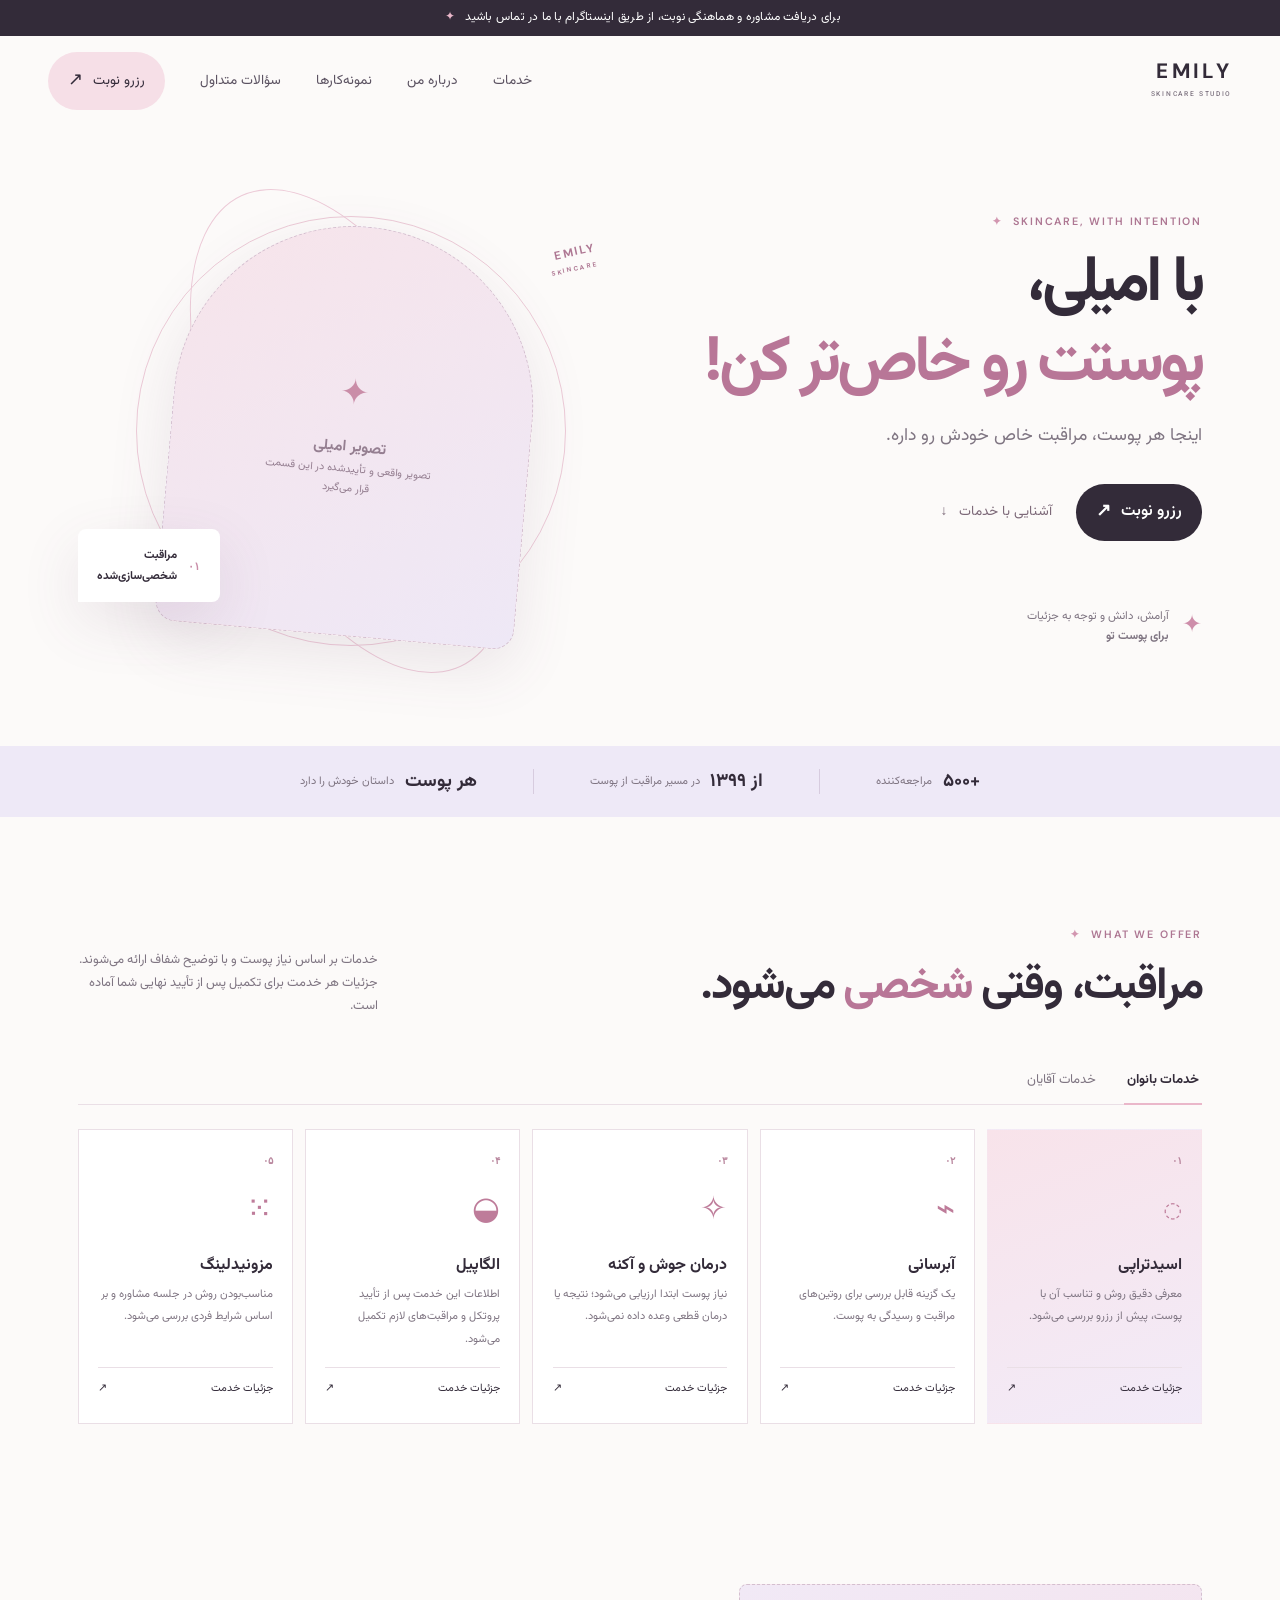
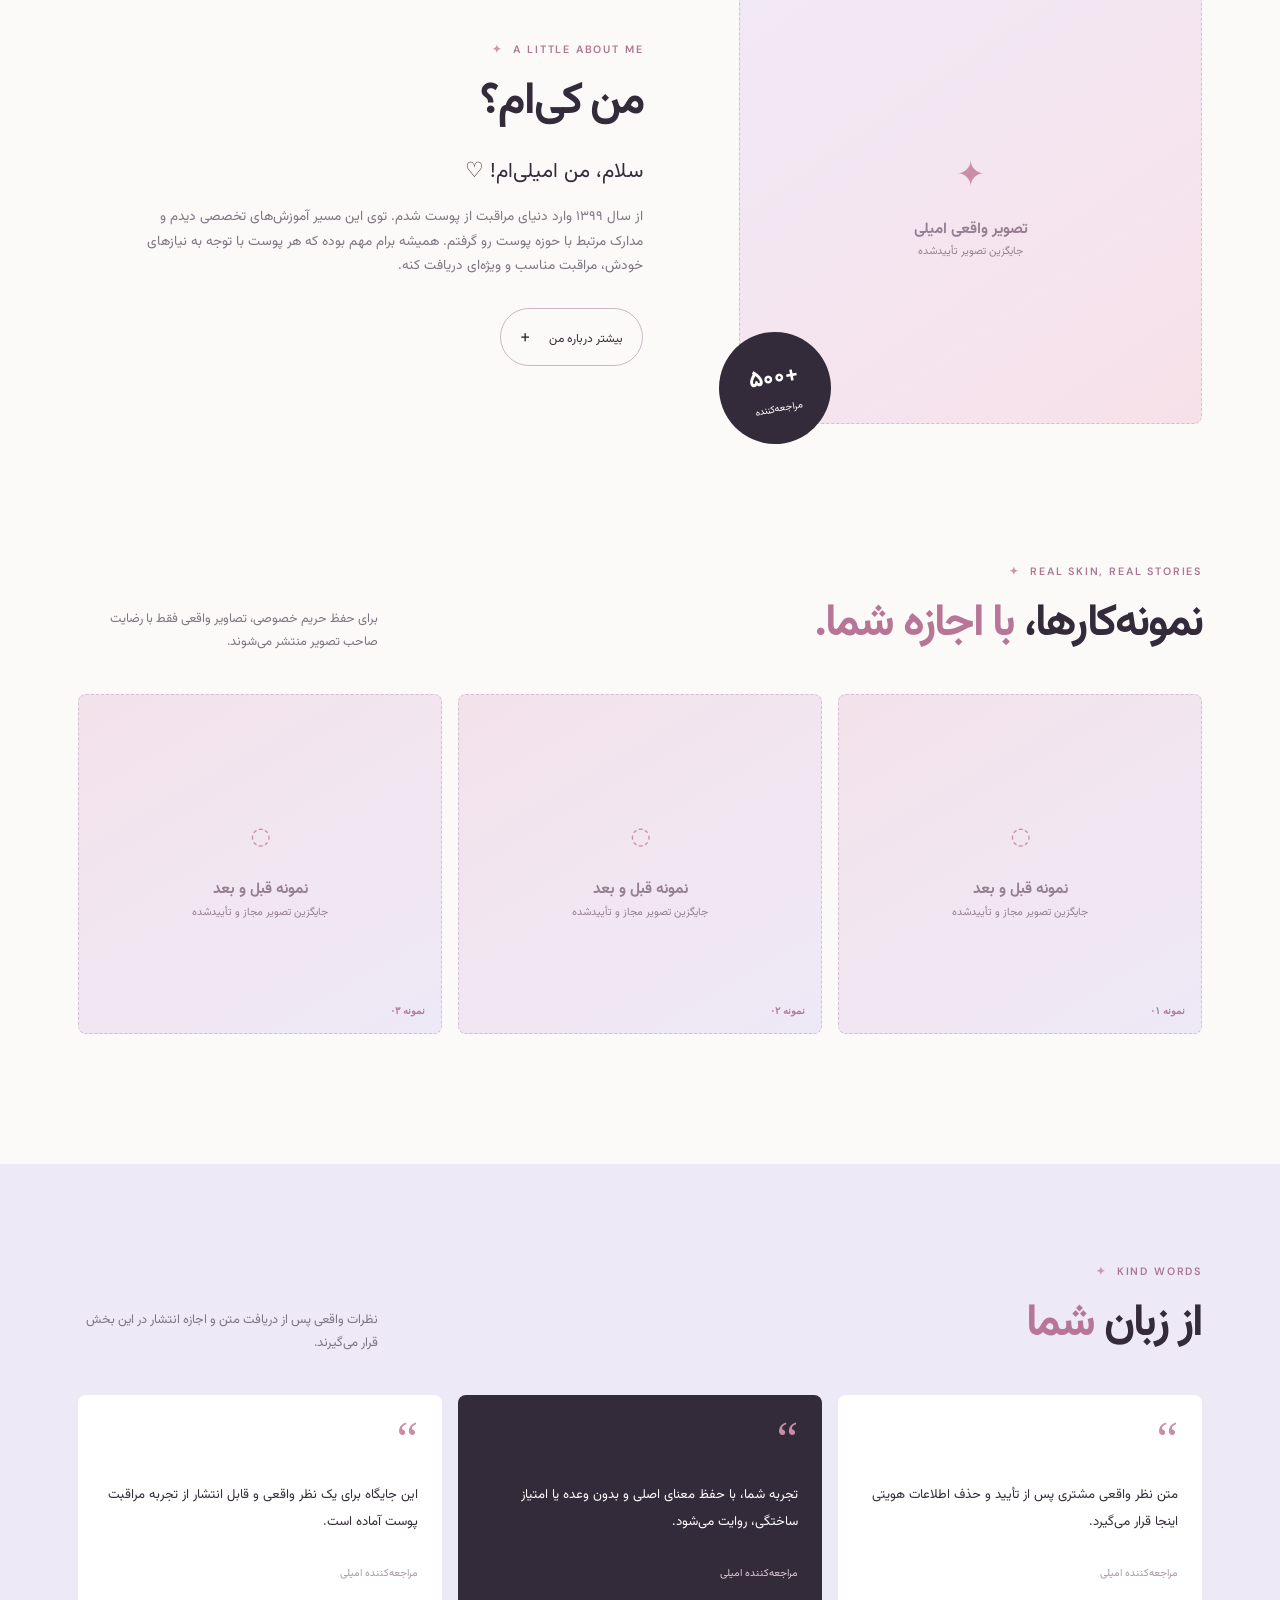
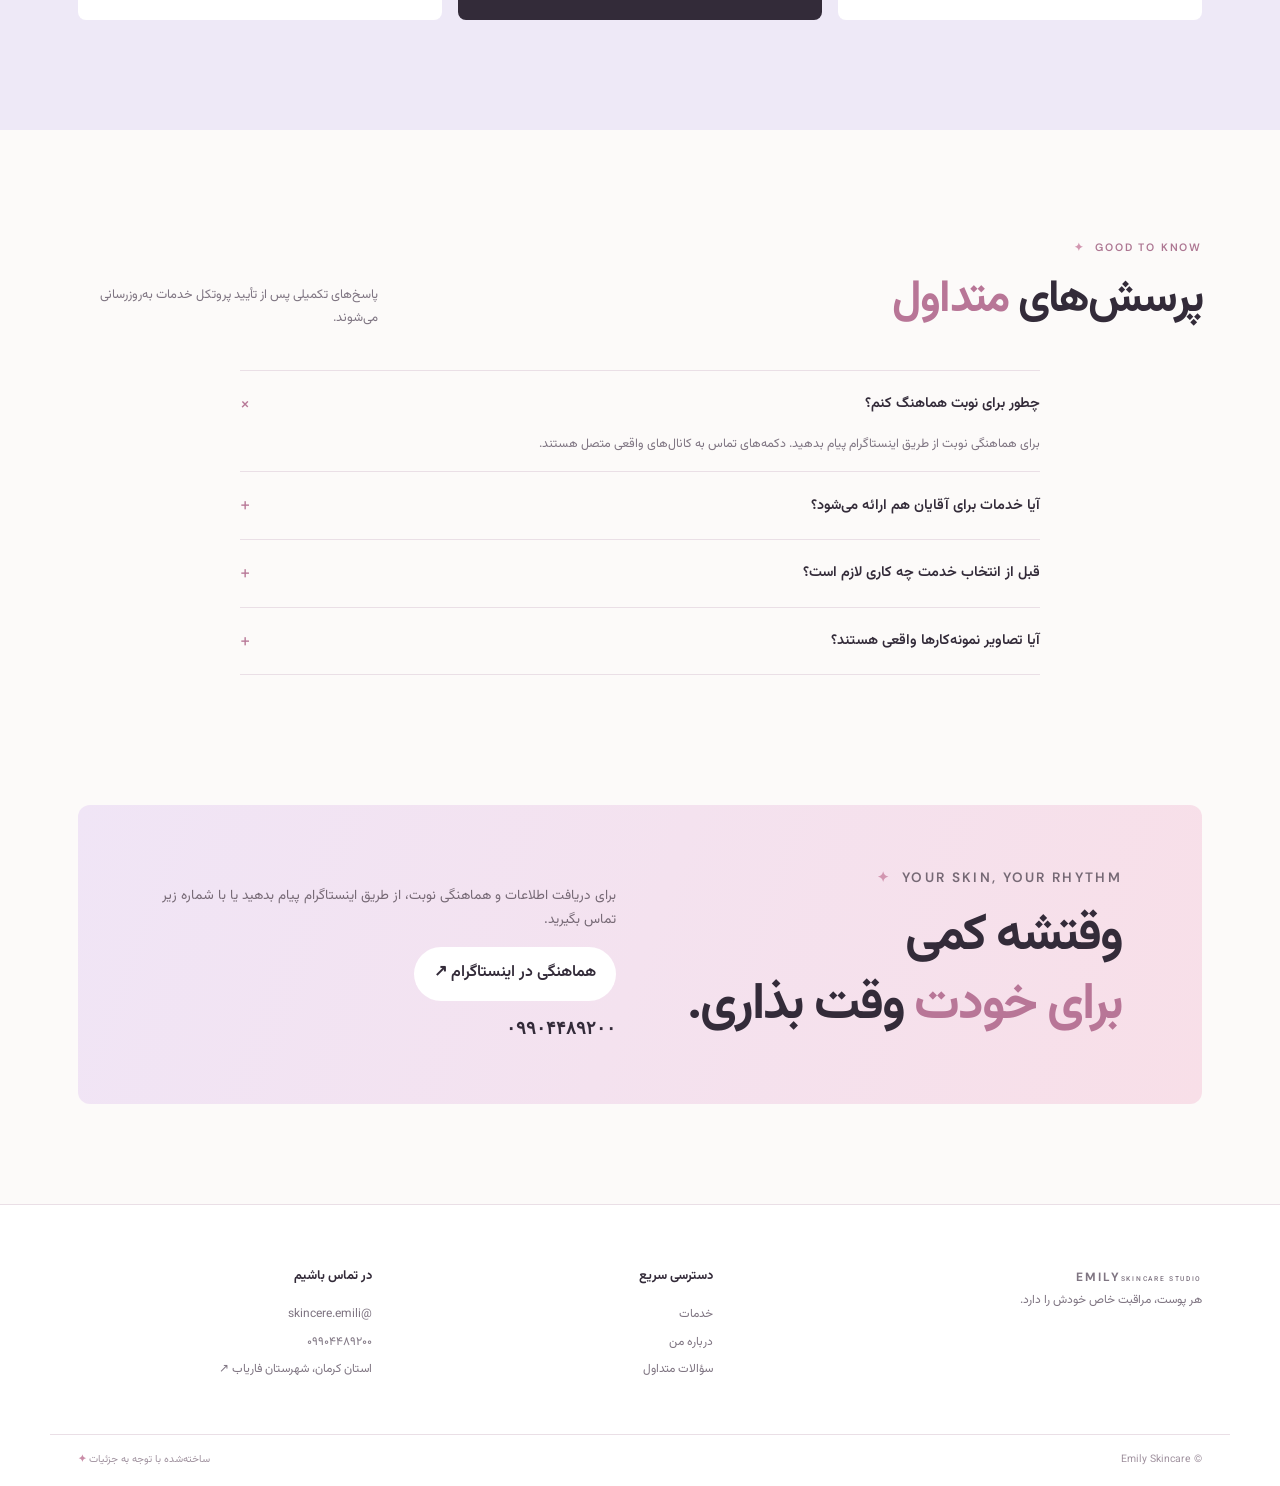
==== index.html @ a2d041a8 "Add initial Emily Skincare landing page" ====
<!doctype html>
<html lang="fa" dir="rtl">
<head>
  <meta charset="utf-8" />
  <meta name="viewport" content="width=device-width, initial-scale=1" />
  <meta name="description" content="Emily Skincare؛ مراقبت شخصی از پوست با رویکردی آرام، دقیق و متناسب با نیاز هر فرد." />
  <title>امیلی اسکین‌کر | مراقبت خاص برای هر پوست</title>
  <link rel="preconnect" href="https://fonts.googleapis.com">
  <link rel="preconnect" href="https://fonts.gstatic.com" crossorigin>
  <link href="https://fonts.googleapis.com/css2?family=DM+Sans:wght@400;500;600;700&family=Vazirmatn:wght@400;500;600;700;800&display=swap" rel="stylesheet">
  <link rel="stylesheet" href="styles.css" />
</head>
<body>
  <div class="announcement">برای دریافت مشاوره و هماهنگی نوبت، از طریق اینستاگرام با ما در تماس باشید <span>✦</span></div>
  <header class="site-header" id="top">
    <a class="brand" href="#top" aria-label="صفحه اصلی Emily Skincare"><span>EMILY</span><small>SKINCARE STUDIO</small></a>
    <button class="menu-toggle" aria-expanded="false" aria-controls="main-nav"><span></span><span></span><span></span><b>منو</b></button>
    <nav id="main-nav" class="main-nav" aria-label="ناوبری اصلی">
      <a href="#services">خدمات</a><a href="#about">درباره من</a><a href="#work">نمونه‌کارها</a><a href="#faq">سؤالات متداول</a><a class="nav-cta" href="#booking">رزرو نوبت <span>↗</span></a>
    </nav>
  </header>
  <main>
    <section class="hero section-shell"><div class="hero-copy reveal"><p class="eyebrow">SKINCARE, WITH INTENTION <span>✦</span></p><h1>با امیلی،<br><em>پوستت رو خاص‌تر کن!</em></h1><p class="hero-lead">اینجا هر پوست، مراقبت خاص خودش رو داره.</p><div class="hero-actions"><a class="button button-primary" href="#booking">رزرو نوبت <span>↗</span></a><a class="text-link" href="#services">آشنایی با خدمات <span>↓</span></a></div><div class="hero-note"><span class="sparkle">✦</span><span>آرامش، دانش و توجه به جزئیات<br><b>برای پوست تو</b></span></div></div><div class="hero-art reveal" aria-label="جایگاه تصویر امیلی"><div class="image-placeholder portrait-placeholder"><span class="placeholder-icon">✦</span><strong>تصویر امیلی</strong><small>تصویر واقعی و تأییدشده در این قسمت قرار می‌گیرد</small></div><div class="art-orbit orbit-one"></div><div class="art-orbit orbit-two"></div><div class="hero-stamp">EMILY<br><small>SKINCARE</small></div><div class="floating-card"><span>۰۱</span><b>مراقبت<br>شخصی‌سازی‌شده</b></div></div></section>
    <section class="trust-strip"><div><strong>+۵۰۰</strong><span>مراجعه‌کننده</span></div><i></i><div><strong>از ۱۳۹۹</strong><span>در مسیر مراقبت از پوست</span></div><i></i><div><strong>هر پوست</strong><span>داستان خودش را دارد</span></div></section>
    <section class="section-shell section-block" id="services"><div class="section-heading reveal"><div><p class="eyebrow">WHAT WE OFFER <span>✦</span></p><h2>مراقبت، وقتی <em>شخصی</em> می‌شود.</h2></div><p>خدمات بر اساس نیاز پوست و با توضیح شفاف ارائه می‌شوند. جزئیات هر خدمت برای تکمیل پس از تأیید نهایی شما آماده است.</p></div><div class="service-tabs" role="tablist" aria-label="دسته‌بندی خدمات"><button class="active" role="tab" aria-selected="true" data-group="women">خدمات بانوان</button><button role="tab" aria-selected="false" data-group="men">خدمات آقایان</button></div><div class="service-grid" data-panel="women"><article class="service-card featured reveal"><span class="service-number">۰۱</span><div class="service-icon">◌</div><h3>اسیدتراپی</h3><p>معرفی دقیق روش و تناسب آن با پوست، پیش از رزرو بررسی می‌شود.</p><button class="details-button" data-service="اسیدتراپی">جزئیات خدمت <span>↗</span></button></article><article class="service-card reveal"><span class="service-number">۰۲</span><div class="service-icon">⌁</div><h3>آبرسانی</h3><p>یک گزینه قابل بررسی برای روتین‌های مراقبت و رسیدگی به پوست.</p><button class="details-button" data-service="آبرسانی">جزئیات خدمت <span>↗</span></button></article><article class="service-card reveal"><span class="service-number">۰۳</span><div class="service-icon">✧</div><h3>درمان جوش و آکنه</h3><p>نیاز پوست ابتدا ارزیابی می‌شود؛ نتیجه یا درمان قطعی وعده داده نمی‌شود.</p><button class="details-button" data-service="درمان جوش و آکنه">جزئیات خدمت <span>↗</span></button></article><article class="service-card reveal"><span class="service-number">۰۴</span><div class="service-icon">◒</div><h3>الگاپیل</h3><p>اطلاعات این خدمت پس از تأیید پروتکل و مراقبت‌های لازم تکمیل می‌شود.</p><button class="details-button" data-service="الگاپیل">جزئیات خدمت <span>↗</span></button></article><article class="service-card reveal"><span class="service-number">۰۵</span><div class="service-icon">⁙</div><h3>مزونیدلینگ</h3><p>مناسب‌بودن روش در جلسه مشاوره و بر اساس شرایط فردی بررسی می‌شود.</p><button class="details-button" data-service="مزونیدلینگ">جزئیات خدمت <span>↗</span></button></article></div><div class="service-note" data-panel="men"><span>به‌زودی</span><p>فهرست خدمات آقایان پس از نهایی‌شدن پروتکل‌ها و محتوای تأییدشده در همین بخش قرار می‌گیرد.</p><a href="#booking">درخواست مشاوره <span>↗</span></a></div></section>
    <section class="about section-shell section-block" id="about"><div class="about-media reveal"><div class="image-placeholder about-placeholder"><span class="placeholder-icon">✦</span><strong>تصویر واقعی امیلی</strong><small>جایگزین تصویر تأییدشده</small></div><div class="client-badge"><strong>+۵۰۰</strong><span>مراجعه‌کننده</span></div></div><div class="about-copy reveal"><p class="eyebrow">A LITTLE ABOUT ME <span>✦</span></p><h2>من کی‌ام؟</h2><p class="lead">سلام، من امیلی‌ام! ♡</p><p>از سال ۱۳۹۹ وارد دنیای مراقبت از پوست شدم. توی این مسیر آموزش‌های تخصصی دیدم و مدارک مرتبط با حوزه پوست رو گرفتم. همیشه برام مهم بوده که هر پوست با توجه به نیازهای خودش، مراقبت مناسب و ویژه‌ای دریافت کنه.</p><button class="outline-button" id="bio-toggle" aria-expanded="false">بیشتر درباره من <span>+</span></button><div class="bio-extra" hidden>اینجا متن تکمیلی درباره مسیر حرفه‌ای و رویکرد امیلی، پس از تأیید نهایی، اضافه می‌شود.</div></div></section>
    <section class="section-shell section-block" id="work"><div class="section-heading reveal"><div><p class="eyebrow">REAL SKIN, REAL STORIES <span>✦</span></p><h2>نمونه‌کارها، <em>با اجازه شما.</em></h2></div><p>برای حفظ حریم خصوصی، تصاویر واقعی فقط با رضایت صاحب تصویر منتشر می‌شوند.</p></div><div class="work-grid"><article class="work-card image-placeholder reveal"><span class="placeholder-icon">◌</span><strong>نمونه قبل و بعد</strong><small>جایگزین تصویر مجاز و تأییدشده</small><em>نمونه ۰۱</em></article><article class="work-card image-placeholder reveal"><span class="placeholder-icon">◌</span><strong>نمونه قبل و بعد</strong><small>جایگزین تصویر مجاز و تأییدشده</small><em>نمونه ۰۲</em></article><article class="work-card image-placeholder reveal"><span class="placeholder-icon">◌</span><strong>نمونه قبل و بعد</strong><small>جایگزین تصویر مجاز و تأییدشده</small><em>نمونه ۰۳</em></article></div></section>
    <section class="testimonials section-block"><div class="section-shell"><div class="section-heading reveal"><div><p class="eyebrow">KIND WORDS <span>✦</span></p><h2>از زبان <em>شما</em></h2></div><p>نظرات واقعی پس از دریافت متن و اجازه انتشار در این بخش قرار می‌گیرند.</p></div><div class="testimonial-grid"><article class="testimonial-card reveal"><span>“</span><p>متن نظر واقعی مشتری پس از تأیید و حذف اطلاعات هویتی اینجا قرار می‌گیرد.</p><small>مراجعه‌کننده امیلی</small></article><article class="testimonial-card featured-testimonial reveal"><span>“</span><p>تجربه شما، با حفظ معنای اصلی و بدون وعده یا امتیاز ساختگی، روایت می‌شود.</p><small>مراجعه‌کننده امیلی</small></article><article class="testimonial-card reveal"><span>“</span><p>این جایگاه برای یک نظر واقعی و قابل انتشار از تجربه مراقبت پوست آماده است.</p><small>مراجعه‌کننده امیلی</small></article></div></div></section>
    <section class="section-shell section-block faq-section" id="faq"><div class="section-heading reveal"><div><p class="eyebrow">GOOD TO KNOW <span>✦</span></p><h2>پرسش‌های <em>متداول</em></h2></div><p>پاسخ‌های تکمیلی پس از تأیید پروتکل خدمات به‌روزرسانی می‌شوند.</p></div><div class="faq-list"><details open class="reveal"><summary>چطور برای نوبت هماهنگ کنم؟ <span>+</span></summary><p>برای هماهنگی نوبت از طریق اینستاگرام پیام بدهید. دکمه‌های تماس به کانال‌های واقعی متصل هستند.</p></details><details class="reveal"><summary>آیا خدمات برای آقایان هم ارائه می‌شود؟ <span>+</span></summary><p>دسته‌بندی خدمات آقایان در حال تکمیل است و پس از تأیید فهرست نهایی اعلام می‌شود.</p></details><details class="reveal"><summary>قبل از انتخاب خدمت چه کاری لازم است؟ <span>+</span></summary><p>تناسب خدمت با شرایط پوست در مشاوره بررسی می‌شود. متن دقیق مراقبت‌های قبل و بعد پس از تأیید درج خواهد شد.</p></details><details class="reveal"><summary>آیا تصاویر نمونه‌کارها واقعی هستند؟ <span>+</span></summary><p>در نسخه فعلی تصاویر نمونه‌کار placeholder هستند. انتشار هر تصویر واقعی به رضایت صاحب تصویر نیاز دارد.</p></details></div></section>
    <section class="booking section-shell" id="booking"><div class="booking-inner reveal"><div><p class="eyebrow">YOUR SKIN, YOUR RHYTHM <span>✦</span></p><h2>وقتشه کمی<br><em>برای خودت</em> وقت بذاری.</h2></div><div><p>برای دریافت اطلاعات و هماهنگی نوبت، از طریق اینستاگرام پیام بدهید یا با شماره زیر تماس بگیرید.</p><div class="booking-actions"><a class="button button-light" href="https://www.instagram.com/skincere.emili/" target="_blank" rel="noreferrer">هماهنگی در اینستاگرام ↗</a><a class="phone-link" href="tel:09904489200">۰۹۹۰۴۴۸۹۲۰۰</a></div></div></div></section>
  </main>
  <footer class="site-footer"><div class="section-shell footer-grid"><div><a class="brand footer-brand" href="#top"><span>EMILY</span><small>SKINCARE STUDIO</small></a><p>هر پوست، مراقبت خاص خودش را دارد.</p></div><div><h3>دسترسی سریع</h3><a href="#services">خدمات</a><a href="#about">درباره من</a><a href="#faq">سؤالات متداول</a></div><div><h3>در تماس باشیم</h3><a href="https://www.instagram.com/skincere.emili/" target="_blank" rel="noreferrer">@skincere.emili</a><a href="tel:09904489200">۰۹۹۰۴۴۸۹۲۰۰</a><a href="https://www.google.com/maps/search/?api=1&query=Faryab%2C%20Kerman" target="_blank" rel="noreferrer">استان کرمان، شهرستان فاریاب ↗</a></div></div><div class="footer-bottom section-shell"><span>© Emily Skincare</span><span>ساخته‌شده با توجه به جزئیات <b>✦</b></span></div></footer>
  <dialog class="service-dialog" id="service-dialog"><button class="dialog-close" aria-label="بستن">×</button><p class="eyebrow">SERVICE DETAILS <span>✦</span></p><h2 id="dialog-title">جزئیات خدمت</h2><div class="dialog-content"><h3>آشنایی با این روش</h3><p>توضیحات این خدمت پس از تأیید نهایی پروتکل و محتوای تخصصی تکمیل می‌شود.</p><h3>مراقبت‌های بعد از انجام</h3><p>راهنمای اختصاصی متناسب با خدمت، پیش از انتشار بررسی و تأیید خواهد شد.</p><h3>نکات مهم قبل از رزرو</h3><p>شرایط پوست در مشاوره بررسی می‌شود؛ برای هماهنگی با امیلی در تماس باشید.</p></div><a class="button button-primary" href="#booking">درخواست مشاوره ↗</a></dialog>
  <script src="script.js"></script>
</body>
</html>
---- styles.css ----
:root{--ink:#332b39;--muted:#7f7582;--pink:#f6dfe7;--pink-deep:#eab7ca;--lav:#eee9f7;--cream:#fcfaf9;--line:#eadfe6;--white:#fff;--shadow:0 20px 60px rgba(107,75,103,.12)}*{box-sizing:border-box}html{scroll-behavior:smooth}body{margin:0;color:var(--ink);background:var(--cream);font-family:Vazirmatn,Arial,sans-serif;line-height:1.8}a{color:inherit;text-decoration:none}button{font:inherit;color:inherit}.announcement{background:var(--ink);color:#fff;text-align:center;font-size:.75rem;letter-spacing:.02em;padding:.45rem 1rem}.announcement span{color:var(--pink-deep);margin:0 .4rem}.site-header{height:90px;display:flex;align-items:center;justify-content:space-between;max-width:1240px;margin:auto;padding:0 28px;position:relative;z-index:5}.brand{display:flex;flex-direction:column;line-height:1;color:var(--ink);letter-spacing:.16em;font-family:"DM Sans",sans-serif;font-weight:700;font-size:1.3rem}.brand small{font:500 .42rem Vazirmatn,sans-serif;letter-spacing:.25em;margin-top:.45rem;color:var(--muted)}.main-nav{display:flex;align-items:center;gap:2.2rem;font-size:.85rem;color:#5b5261}.main-nav a:not(.nav-cta){transition:color .25s}.main-nav a:not(.nav-cta):hover{color:#b66e92}.nav-cta,.button{display:inline-flex;align-items:center;gap:.6rem;border-radius:100px;padding:.8rem 1.25rem}.nav-cta{background:var(--pink);color:var(--ink)}.nav-cta span,.button span{font-size:1.1rem}.menu-toggle{display:none;border:0;background:none;cursor:pointer}.section-shell{max-width:1180px;margin:0 auto;padding-left:28px;padding-right:28px}.hero{min-height:600px;display:grid;grid-template-columns:1fr 1fr;align-items:center;gap:2rem;padding-top:60px;padding-bottom:70px}.eyebrow{font:600 .67rem "DM Sans",sans-serif;letter-spacing:.17em;color:#ad7692;margin:0 0 1rem;text-transform:uppercase}.eyebrow span{color:#d296b0;margin-right:.35rem}.hero h1{font-size:clamp(2.5rem,5vw,5.2rem);line-height:1.25;letter-spacing:-.06em;font-weight:700;margin:0 0 1rem}.hero h1 em,h2 em{color:#b87697;font-style:normal}.hero-lead{font-size:1.1rem;color:var(--muted);margin:0 0 2rem}.hero-actions{display:flex;align-items:center;gap:1.5rem}.button{font-weight:600;transition:transform .25s,box-shadow .25s}.button:hover{transform:translateY(-3px);box-shadow:var(--shadow)}.button-primary{background:var(--ink);color:#fff}.text-link{font-size:.85rem;color:#7c6878}.text-link span{margin-right:.5rem}.hero-note{display:flex;align-items:center;gap:.8rem;margin-top:4rem;font-size:.72rem;color:var(--muted)}.sparkle{color:#ce8eaa;font-size:1.5rem}.hero-art{height:490px;position:relative;display:flex;align-items:center;justify-content:center}.portrait-placeholder{width:min(76%,360px);height:410px;border-radius:190px 190px 22px 22px;background:linear-gradient(150deg,#f7e4ea,#eee8f6);box-shadow:var(--shadow);transform:rotate(5deg);position:relative;z-index:1}.image-placeholder{display:flex;flex-direction:column;align-items:center;justify-content:center;text-align:center;color:#957f91;border:1px dashed #d4bfcf}.image-placeholder .placeholder-icon{font-size:2.2rem;color:#ca8da8;margin-bottom:.4rem}.image-placeholder strong{font-size:.95rem}.image-placeholder small{font-size:.67rem;max-width:180px;line-height:1.7}.art-orbit{position:absolute;border:1px solid #edcbd8;border-radius:50%}.orbit-one{width:430px;height:430px}.orbit-two{width:520px;height:260px;transform:rotate(65deg)}.hero-stamp{position:absolute;right:5%;top:12%;font:700 .72rem "DM Sans";letter-spacing:.16em;color:#ae7793;transform:rotate(-12deg);z-index:2}.hero-stamp small{font-size:.4rem}.floating-card{position:absolute;left:0;bottom:15%;background:#fff;padding:1rem 1.2rem;box-shadow:var(--shadow);border-radius:8px 8px 8px 0;z-index:2;display:flex;gap:.7rem;align-items:center}.floating-card span{color:#c98da8;font:600 .7rem "DM Sans"}.floating-card b{font-size:.72rem;line-height:1.8}.trust-strip{background:var(--lav);display:flex;align-items:center;justify-content:center;gap:3.5rem;padding:1.2rem 1rem;text-align:center}.trust-strip div{display:flex;align-items:center;gap:.65rem}.trust-strip strong{font-size:1.15rem}.trust-strip span{font-size:.7rem;color:var(--muted)}.trust-strip i{height:25px;width:1px;background:#d7ccdf}.section-block{padding-top:110px;padding-bottom:30px}.section-heading{display:flex;justify-content:space-between;gap:3rem;align-items:end;margin-bottom:2.5rem}.section-heading h2,h2{font-size:clamp(1.8rem,3.5vw,3rem);line-height:1.35;margin:0;letter-spacing:-.04em}.section-heading>p{max-width:300px;color:var(--muted);font-size:.8rem;margin:0}.service-tabs{display:flex;gap:1.5rem;margin-bottom:1.5rem;border-bottom:1px solid var(--line)}.service-tabs button{border:0;background:none;padding:.7rem .2rem;color:var(--muted);cursor:pointer;font-size:.82rem;position:relative}.service-tabs button.active{color:var(--ink);font-weight:700}.service-tabs button.active:after{content:"";height:2px;background:var(--pink-deep);position:absolute;bottom:-1px;right:0;left:0}.service-grid{display:grid;grid-template-columns:repeat(5,1fr);gap:12px}.service-card{background:#fff;border:1px solid var(--line);padding:1.5rem 1.2rem;min-height:270px;display:flex;flex-direction:column;transition:transform .3s,box-shadow .3s}.service-card:hover{transform:translateY(-8px);box-shadow:var(--shadow)}.service-card.featured{background:linear-gradient(160deg,#f8e3ea,#f2ebf8);border-color:transparent}.service-number{font:600 .65rem "DM Sans";color:#b9879e}.service-icon{font-size:2rem;color:#be7c9a;margin:1rem 0 .5rem}.service-card h3{font-size:1rem;margin:.2rem 0}.service-card p{font-size:.7rem;color:var(--muted);line-height:2;margin:0 0 1rem}.details-button{border:0;border-top:1px solid var(--line);background:none;text-align:right;padding:.7rem 0 0;font-size:.68rem;margin-top:auto;cursor:pointer}.details-button span{float:left}.service-note{display:none;border:1px solid var(--line);background:#fff;padding:1.5rem;align-items:center;gap:1.5rem}.service-note.active{display:flex}.service-note span{background:var(--pink);padding:.3rem .8rem;border-radius:100px;font-size:.7rem}.service-note p{font-size:.8rem;color:var(--muted);margin:0;flex:1}.service-note a{font-size:.75rem}.about{display:grid;grid-template-columns:.9fr 1.1fr;gap:6rem;align-items:center;padding-top:130px}.about-media{position:relative}.about-placeholder{height:440px;background:linear-gradient(145deg,#f1e9f6,#f7e1e9);border-radius:8px}.client-badge{position:absolute;bottom:-20px;left:-20px;background:var(--ink);color:#fff;border-radius:50%;width:112px;height:112px;display:flex;flex-direction:column;align-items:center;justify-content:center;transform:rotate(-10deg)}.client-badge strong{font-size:1.5rem}.client-badge span{font-size:.62rem}.about-copy .lead{font-size:1.3rem;margin:1.4rem 0 .4rem}.about-copy>p:not(.eyebrow):not(.lead){font-size:.85rem;color:var(--muted);max-width:500px}.outline-button{margin-top:1rem;border:1px solid #cbb6c7;background:none;border-radius:100px;padding:.65rem 1.2rem;cursor:pointer;font-size:.75rem}.outline-button span{margin-right:1rem;font-size:1.2rem}.bio-extra{font-size:.78rem;color:var(--muted);margin-top:1rem;background:var(--lav);padding:1rem;border-radius:8px}.work-grid{display:grid;grid-template-columns:repeat(3,1fr);gap:1rem}.work-card{height:340px;background:linear-gradient(150deg,#f4e2ea,#eee9f7);position:relative;border-radius:8px}.work-card em{position:absolute;bottom:1rem;right:1rem;font:600 .65rem "DM Sans";color:#b27e99}.testimonials{background:var(--lav);padding:100px 0 110px;margin-top:100px}.testimonial-grid{display:grid;grid-template-columns:repeat(3,1fr);gap:1rem}.testimonial-card{background:#fff;padding:2rem 1.5rem;min-height:210px;border-radius:8px}.featured-testimonial{background:var(--ink);color:#fff;transform:translateY(-18px)}.testimonial-card>span{font:3rem Georgia;color:#ca8da8;line-height:.5}.testimonial-card p{font-size:.82rem;line-height:2;margin:1rem 0 1.5rem}.testimonial-card small{font-size:.65rem;color:#a896a5}.featured-testimonial small{color:#e3cbd7}.faq-list{max-width:800px;margin:auto}.faq-list details{border-top:1px solid var(--line);padding:1rem 0}.faq-list details:last-child{border-bottom:1px solid var(--line)}summary{cursor:pointer;list-style:none;font-size:.9rem;font-weight:600;display:flex;justify-content:space-between;align-items:center}summary::-webkit-details-marker{display:none}summary span{color:#b87998;font-size:1.2rem;font-weight:400;transition:transform .25s}details[open] summary span{transform:rotate(45deg)}.faq-list details p{font-size:.78rem;color:var(--muted);padding:0 0 0 2rem;margin:.7rem 0 0}.booking{padding-top:100px;padding-bottom:100px}.booking-inner{background:linear-gradient(110deg,#f0e5f6,#f8dfe8);border-radius:12px;padding:4rem 5rem;display:grid;grid-template-columns:1fr 1fr;gap:3rem;align-items:center}.booking-inner h2{font-size:clamp(2rem,4vw,3.8rem)}.booking-inner>div>p{font-size:.85rem;color:#766975}.booking-actions{display:flex;flex-direction:column;align-items:flex-start;gap:1rem}.button-light{background:#fff}.phone-link{font:600 1.1rem "DM Sans";direction:ltr}.site-footer{background:#fff;border-top:1px solid var(--line);padding-top:60px}.footer-grid{display:grid;grid-template-columns:1.5fr 1fr 1fr;gap:3rem;padding-bottom:3rem}.footer-brand{margin-bottom:1rem;display:inline-flex}.footer-grid p,.footer-grid a{display:block;color:var(--muted);font-size:.75rem;margin:.35rem 0}.footer-grid h3{font-size:.8rem;margin:0 0 1rem}.footer-grid a:hover{color:#ad7692}.footer-bottom{border-top:1px solid var(--line);display:flex;justify-content:space-between;padding-top:1rem;padding-bottom:1rem;color:#a0929f;font-size:.65rem}.footer-bottom b{color:#ca8da8}.service-dialog{border:0;border-radius:12px;width:min(520px,calc(100% - 2rem));padding:2.2rem;box-shadow:0 20px 100px #332b3940;color:var(--ink)}.service-dialog::backdrop{background:#332b3966;backdrop-filter:blur(4px)}.dialog-close{position:absolute;left:1.2rem;top:1rem;border:0;background:none;font-size:1.5rem;cursor:pointer}.dialog-content h3{font-size:.85rem;margin:1rem 0 .2rem}.dialog-content p{font-size:.76rem;color:var(--muted);margin:0}.service-dialog .button{margin-top:1.5rem}.reveal{opacity:0;transform:translateY(18px);transition:opacity .7s ease,transform .7s ease}.reveal.visible{opacity:1;transform:none}
@media(max-width:850px){.site-header{height:75px}.menu-toggle{display:flex;align-items:center;gap:4px;flex-direction:column;color:var(--muted);font-size:.65rem}.menu-toggle span{display:block;width:21px;height:1px;background:var(--ink)}.main-nav{display:none;position:absolute;top:70px;right:20px;left:20px;background:#fff;box-shadow:var(--shadow);padding:1rem;flex-direction:column;align-items:stretch;gap:.2rem;border-radius:8px}.main-nav.open{display:flex}.main-nav a{padding:.6rem}.hero{grid-template-columns:1fr;padding-top:45px}.hero-art{height:400px;grid-row:1}.hero-copy{text-align:center}.hero-actions{justify-content:center}.hero-note{justify-content:center;margin-top:2.5rem}.portrait-placeholder{height:330px;width:240px}.orbit-one{width:360px;height:360px}.section-heading{display:block}.section-heading>p{margin-top:1rem}.service-grid{grid-template-columns:repeat(2,1fr)}.service-card:last-child{grid-column:span 2}.about{grid-template-columns:1fr;gap:3rem}.about-placeholder{height:350px}.work-grid,.testimonial-grid{grid-template-columns:1fr}.work-card{height:260px}.featured-testimonial{transform:none}.booking-inner{grid-template-columns:1fr;padding:2.5rem 1.5rem}.footer-grid{grid-template-columns:1fr 1fr}.footer-grid>div:first-child{grid-column:span 2}.trust-strip{gap:1rem;justify-content:space-around}.trust-strip div{display:block}.trust-strip i{display:none}}
@media(max-width:500px){.section-shell{padding-left:20px;padding-right:20px}.hero h1{font-size:2.6rem}.hero-art{height:350px}.floating-card{left:0;bottom:7%}.service-grid{grid-template-columns:1fr}.service-card:last-child{grid-column:auto}.service-note.active{display:block}.service-note a{display:inline-block;margin-top:1rem}.footer-grid{grid-template-columns:1fr;gap:2rem}.footer-grid>div:first-child{grid-column:auto}.footer-bottom{display:block}.footer-bottom span{display:block;margin:.3rem 0}}
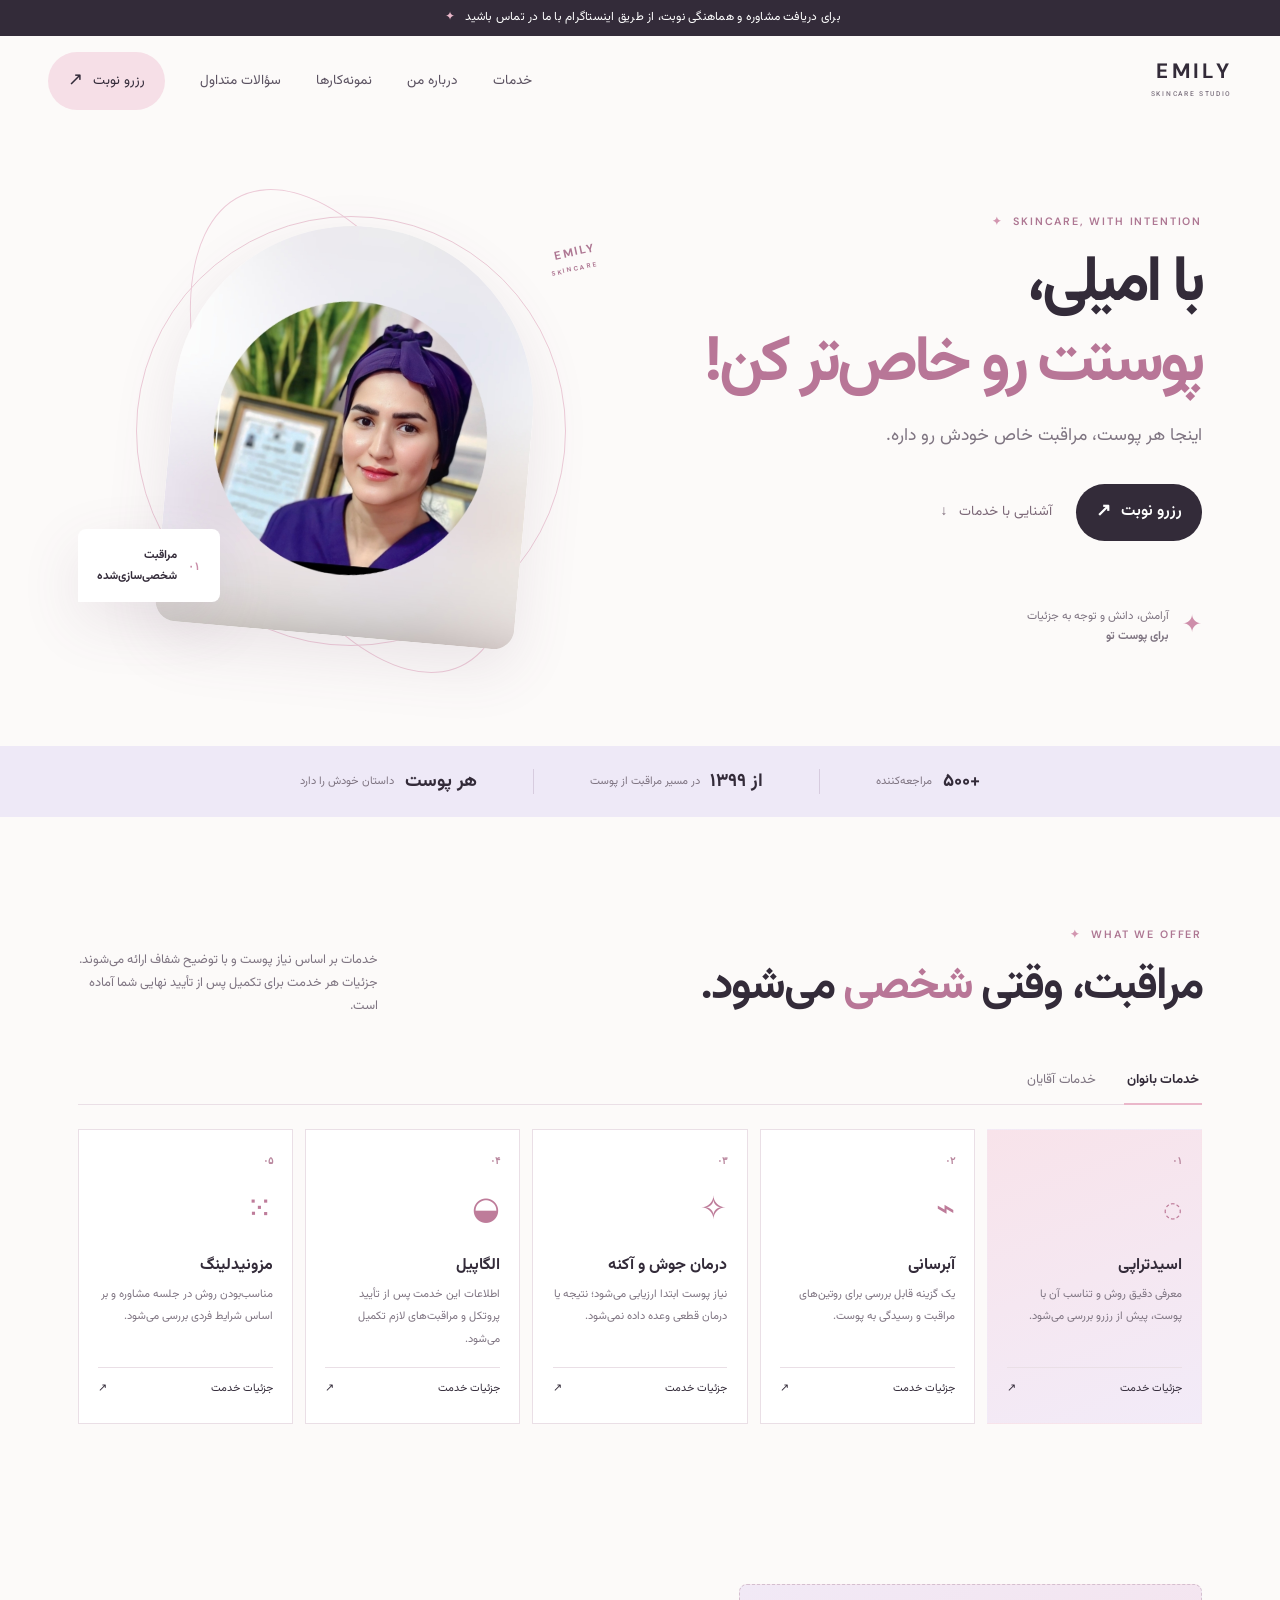
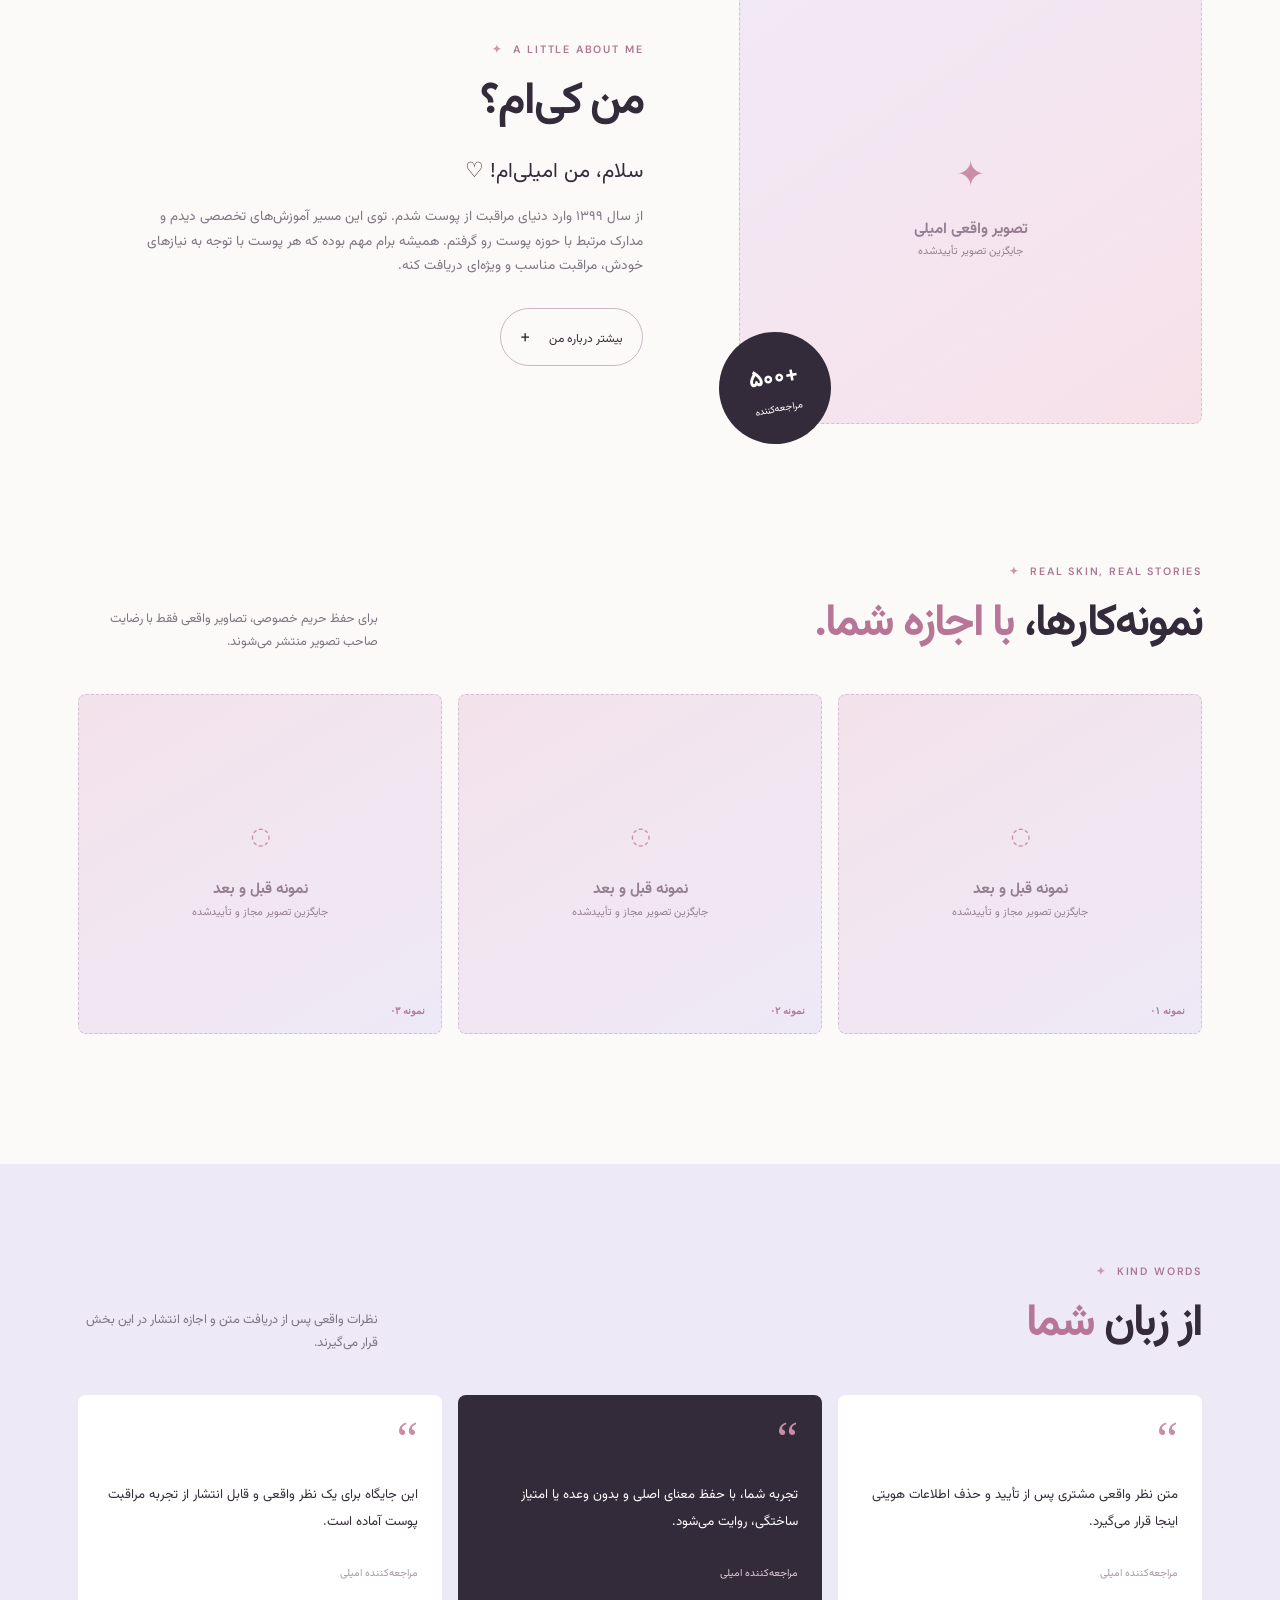
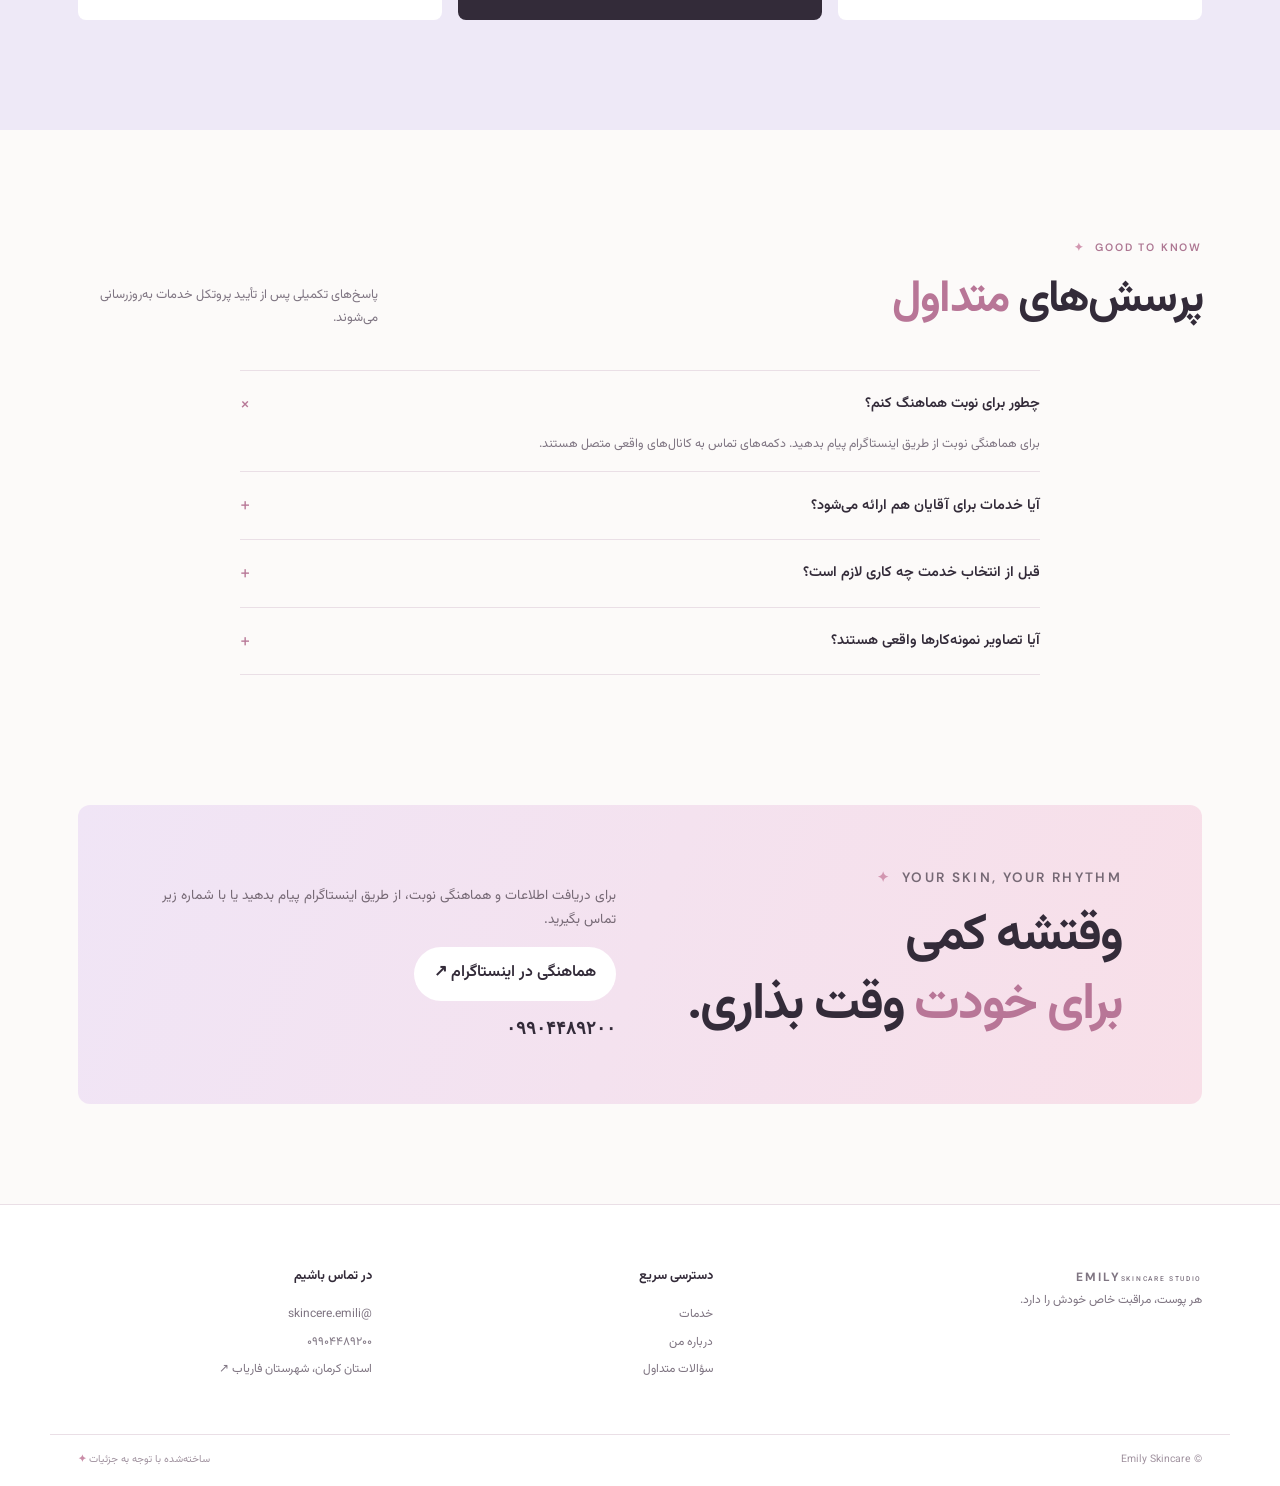
==== commit 1cdc614d: "Use Emily portrait in homepage hero" ====
--- a/index.html
+++ b/index.html
@@ -20,7 +20,7 @@
     </nav>
   </header>
   <main>
-    <section class="hero section-shell"><div class="hero-copy reveal"><p class="eyebrow">SKINCARE, WITH INTENTION <span>✦</span></p><h1>با امیلی،<br><em>پوستت رو خاص‌تر کن!</em></h1><p class="hero-lead">اینجا هر پوست، مراقبت خاص خودش رو داره.</p><div class="hero-actions"><a class="button button-primary" href="#booking">رزرو نوبت <span>↗</span></a><a class="text-link" href="#services">آشنایی با خدمات <span>↓</span></a></div><div class="hero-note"><span class="sparkle">✦</span><span>آرامش، دانش و توجه به جزئیات<br><b>برای پوست تو</b></span></div></div><div class="hero-art reveal" aria-label="جایگاه تصویر امیلی"><div class="image-placeholder portrait-placeholder"><span class="placeholder-icon">✦</span><strong>تصویر امیلی</strong><small>تصویر واقعی و تأییدشده در این قسمت قرار می‌گیرد</small></div><div class="art-orbit orbit-one"></div><div class="art-orbit orbit-two"></div><div class="hero-stamp">EMILY<br><small>SKINCARE</small></div><div class="floating-card"><span>۰۱</span><b>مراقبت<br>شخصی‌سازی‌شده</b></div></div></section>
+    <section class="hero section-shell"><div class="hero-copy reveal"><p class="eyebrow">SKINCARE, WITH INTENTION <span>✦</span></p><h1>با امیلی،<br><em>پوستت رو خاص‌تر کن!</em></h1><p class="hero-lead">اینجا هر پوست، مراقبت خاص خودش رو داره.</p><div class="hero-actions"><a class="button button-primary" href="#booking">رزرو نوبت <span>↗</span></a><a class="text-link" href="#services">آشنایی با خدمات <span>↓</span></a></div><div class="hero-note"><span class="sparkle">✦</span><span>آرامش، دانش و توجه به جزئیات<br><b>برای پوست تو</b></span></div></div><div class="hero-art reveal" aria-label="جایگاه تصویر امیلی"><img class="hero-image" src="emily.jpg.jpg" alt="امیلی با لباس و سربند بنفش" /><div class="art-orbit orbit-one"></div><div class="art-orbit orbit-two"></div><div class="hero-stamp">EMILY<br><small>SKINCARE</small></div><div class="floating-card"><span>۰۱</span><b>مراقبت<br>شخصی‌سازی‌شده</b></div></div></section>
     <section class="trust-strip"><div><strong>+۵۰۰</strong><span>مراجعه‌کننده</span></div><i></i><div><strong>از ۱۳۹۹</strong><span>در مسیر مراقبت از پوست</span></div><i></i><div><strong>هر پوست</strong><span>داستان خودش را دارد</span></div></section>
     <section class="section-shell section-block" id="services"><div class="section-heading reveal"><div><p class="eyebrow">WHAT WE OFFER <span>✦</span></p><h2>مراقبت، وقتی <em>شخصی</em> می‌شود.</h2></div><p>خدمات بر اساس نیاز پوست و با توضیح شفاف ارائه می‌شوند. جزئیات هر خدمت برای تکمیل پس از تأیید نهایی شما آماده است.</p></div><div class="service-tabs" role="tablist" aria-label="دسته‌بندی خدمات"><button class="active" role="tab" aria-selected="true" data-group="women">خدمات بانوان</button><button role="tab" aria-selected="false" data-group="men">خدمات آقایان</button></div><div class="service-grid" data-panel="women"><article class="service-card featured reveal"><span class="service-number">۰۱</span><div class="service-icon">◌</div><h3>اسیدتراپی</h3><p>معرفی دقیق روش و تناسب آن با پوست، پیش از رزرو بررسی می‌شود.</p><button class="details-button" data-service="اسیدتراپی">جزئیات خدمت <span>↗</span></button></article><article class="service-card reveal"><span class="service-number">۰۲</span><div class="service-icon">⌁</div><h3>آبرسانی</h3><p>یک گزینه قابل بررسی برای روتین‌های مراقبت و رسیدگی به پوست.</p><button class="details-button" data-service="آبرسانی">جزئیات خدمت <span>↗</span></button></article><article class="service-card reveal"><span class="service-number">۰۳</span><div class="service-icon">✧</div><h3>درمان جوش و آکنه</h3><p>نیاز پوست ابتدا ارزیابی می‌شود؛ نتیجه یا درمان قطعی وعده داده نمی‌شود.</p><button class="details-button" data-service="درمان جوش و آکنه">جزئیات خدمت <span>↗</span></button></article><article class="service-card reveal"><span class="service-number">۰۴</span><div class="service-icon">◒</div><h3>الگاپیل</h3><p>اطلاعات این خدمت پس از تأیید پروتکل و مراقبت‌های لازم تکمیل می‌شود.</p><button class="details-button" data-service="الگاپیل">جزئیات خدمت <span>↗</span></button></article><article class="service-card reveal"><span class="service-number">۰۵</span><div class="service-icon">⁙</div><h3>مزونیدلینگ</h3><p>مناسب‌بودن روش در جلسه مشاوره و بر اساس شرایط فردی بررسی می‌شود.</p><button class="details-button" data-service="مزونیدلینگ">جزئیات خدمت <span>↗</span></button></article></div><div class="service-note" data-panel="men"><span>به‌زودی</span><p>فهرست خدمات آقایان پس از نهایی‌شدن پروتکل‌ها و محتوای تأییدشده در همین بخش قرار می‌گیرد.</p><a href="#booking">درخواست مشاوره <span>↗</span></a></div></section>
     <section class="about section-shell section-block" id="about"><div class="about-media reveal"><div class="image-placeholder about-placeholder"><span class="placeholder-icon">✦</span><strong>تصویر واقعی امیلی</strong><small>جایگزین تصویر تأییدشده</small></div><div class="client-badge"><strong>+۵۰۰</strong><span>مراجعه‌کننده</span></div></div><div class="about-copy reveal"><p class="eyebrow">A LITTLE ABOUT ME <span>✦</span></p><h2>من کی‌ام؟</h2><p class="lead">سلام، من امیلی‌ام! ♡</p><p>از سال ۱۳۹۹ وارد دنیای مراقبت از پوست شدم. توی این مسیر آموزش‌های تخصصی دیدم و مدارک مرتبط با حوزه پوست رو گرفتم. همیشه برام مهم بوده که هر پوست با توجه به نیازهای خودش، مراقبت مناسب و ویژه‌ای دریافت کنه.</p><button class="outline-button" id="bio-toggle" aria-expanded="false">بیشتر درباره من <span>+</span></button><div class="bio-extra" hidden>اینجا متن تکمیلی درباره مسیر حرفه‌ای و رویکرد امیلی، پس از تأیید نهایی، اضافه می‌شود.</div></div></section>
--- a/styles.css
+++ b/styles.css
@@ -1,3 +1,3 @@
-:root{--ink:#332b39;--muted:#7f7582;--pink:#f6dfe7;--pink-deep:#eab7ca;--lav:#eee9f7;--cream:#fcfaf9;--line:#eadfe6;--white:#fff;--shadow:0 20px 60px rgba(107,75,103,.12)}*{box-sizing:border-box}html{scroll-behavior:smooth}body{margin:0;color:var(--ink);background:var(--cream);font-family:Vazirmatn,Arial,sans-serif;line-height:1.8}a{color:inherit;text-decoration:none}button{font:inherit;color:inherit}.announcement{background:var(--ink);color:#fff;text-align:center;font-size:.75rem;letter-spacing:.02em;padding:.45rem 1rem}.announcement span{color:var(--pink-deep);margin:0 .4rem}.site-header{height:90px;display:flex;align-items:center;justify-content:space-between;max-width:1240px;margin:auto;padding:0 28px;position:relative;z-index:5}.brand{display:flex;flex-direction:column;line-height:1;color:var(--ink);letter-spacing:.16em;font-family:"DM Sans",sans-serif;font-weight:700;font-size:1.3rem}.brand small{font:500 .42rem Vazirmatn,sans-serif;letter-spacing:.25em;margin-top:.45rem;color:var(--muted)}.main-nav{display:flex;align-items:center;gap:2.2rem;font-size:.85rem;color:#5b5261}.main-nav a:not(.nav-cta){transition:color .25s}.main-nav a:not(.nav-cta):hover{color:#b66e92}.nav-cta,.button{display:inline-flex;align-items:center;gap:.6rem;border-radius:100px;padding:.8rem 1.25rem}.nav-cta{background:var(--pink);color:var(--ink)}.nav-cta span,.button span{font-size:1.1rem}.menu-toggle{display:none;border:0;background:none;cursor:pointer}.section-shell{max-width:1180px;margin:0 auto;padding-left:28px;padding-right:28px}.hero{min-height:600px;display:grid;grid-template-columns:1fr 1fr;align-items:center;gap:2rem;padding-top:60px;padding-bottom:70px}.eyebrow{font:600 .67rem "DM Sans",sans-serif;letter-spacing:.17em;color:#ad7692;margin:0 0 1rem;text-transform:uppercase}.eyebrow span{color:#d296b0;margin-right:.35rem}.hero h1{font-size:clamp(2.5rem,5vw,5.2rem);line-height:1.25;letter-spacing:-.06em;font-weight:700;margin:0 0 1rem}.hero h1 em,h2 em{color:#b87697;font-style:normal}.hero-lead{font-size:1.1rem;color:var(--muted);margin:0 0 2rem}.hero-actions{display:flex;align-items:center;gap:1.5rem}.button{font-weight:600;transition:transform .25s,box-shadow .25s}.button:hover{transform:translateY(-3px);box-shadow:var(--shadow)}.button-primary{background:var(--ink);color:#fff}.text-link{font-size:.85rem;color:#7c6878}.text-link span{margin-right:.5rem}.hero-note{display:flex;align-items:center;gap:.8rem;margin-top:4rem;font-size:.72rem;color:var(--muted)}.sparkle{color:#ce8eaa;font-size:1.5rem}.hero-art{height:490px;position:relative;display:flex;align-items:center;justify-content:center}.portrait-placeholder{width:min(76%,360px);height:410px;border-radius:190px 190px 22px 22px;background:linear-gradient(150deg,#f7e4ea,#eee8f6);box-shadow:var(--shadow);transform:rotate(5deg);position:relative;z-index:1}.image-placeholder{display:flex;flex-direction:column;align-items:center;justify-content:center;text-align:center;color:#957f91;border:1px dashed #d4bfcf}.image-placeholder .placeholder-icon{font-size:2.2rem;color:#ca8da8;margin-bottom:.4rem}.image-placeholder strong{font-size:.95rem}.image-placeholder small{font-size:.67rem;max-width:180px;line-height:1.7}.art-orbit{position:absolute;border:1px solid #edcbd8;border-radius:50%}.orbit-one{width:430px;height:430px}.orbit-two{width:520px;height:260px;transform:rotate(65deg)}.hero-stamp{position:absolute;right:5%;top:12%;font:700 .72rem "DM Sans";letter-spacing:.16em;color:#ae7793;transform:rotate(-12deg);z-index:2}.hero-stamp small{font-size:.4rem}.floating-card{position:absolute;left:0;bottom:15%;background:#fff;padding:1rem 1.2rem;box-shadow:var(--shadow);border-radius:8px 8px 8px 0;z-index:2;display:flex;gap:.7rem;align-items:center}.floating-card span{color:#c98da8;font:600 .7rem "DM Sans"}.floating-card b{font-size:.72rem;line-height:1.8}.trust-strip{background:var(--lav);display:flex;align-items:center;justify-content:center;gap:3.5rem;padding:1.2rem 1rem;text-align:center}.trust-strip div{display:flex;align-items:center;gap:.65rem}.trust-strip strong{font-size:1.15rem}.trust-strip span{font-size:.7rem;color:var(--muted)}.trust-strip i{height:25px;width:1px;background:#d7ccdf}.section-block{padding-top:110px;padding-bottom:30px}.section-heading{display:flex;justify-content:space-between;gap:3rem;align-items:end;margin-bottom:2.5rem}.section-heading h2,h2{font-size:clamp(1.8rem,3.5vw,3rem);line-height:1.35;margin:0;letter-spacing:-.04em}.section-heading>p{max-width:300px;color:var(--muted);font-size:.8rem;margin:0}.service-tabs{display:flex;gap:1.5rem;margin-bottom:1.5rem;border-bottom:1px solid var(--line)}.service-tabs button{border:0;background:none;padding:.7rem .2rem;color:var(--muted);cursor:pointer;font-size:.82rem;position:relative}.service-tabs button.active{color:var(--ink);font-weight:700}.service-tabs button.active:after{content:"";height:2px;background:var(--pink-deep);position:absolute;bottom:-1px;right:0;left:0}.service-grid{display:grid;grid-template-columns:repeat(5,1fr);gap:12px}.service-card{background:#fff;border:1px solid var(--line);padding:1.5rem 1.2rem;min-height:270px;display:flex;flex-direction:column;transition:transform .3s,box-shadow .3s}.service-card:hover{transform:translateY(-8px);box-shadow:var(--shadow)}.service-card.featured{background:linear-gradient(160deg,#f8e3ea,#f2ebf8);border-color:transparent}.service-number{font:600 .65rem "DM Sans";color:#b9879e}.service-icon{font-size:2rem;color:#be7c9a;margin:1rem 0 .5rem}.service-card h3{font-size:1rem;margin:.2rem 0}.service-card p{font-size:.7rem;color:var(--muted);line-height:2;margin:0 0 1rem}.details-button{border:0;border-top:1px solid var(--line);background:none;text-align:right;padding:.7rem 0 0;font-size:.68rem;margin-top:auto;cursor:pointer}.details-button span{float:left}.service-note{display:none;border:1px solid var(--line);background:#fff;padding:1.5rem;align-items:center;gap:1.5rem}.service-note.active{display:flex}.service-note span{background:var(--pink);padding:.3rem .8rem;border-radius:100px;font-size:.7rem}.service-note p{font-size:.8rem;color:var(--muted);margin:0;flex:1}.service-note a{font-size:.75rem}.about{display:grid;grid-template-columns:.9fr 1.1fr;gap:6rem;align-items:center;padding-top:130px}.about-media{position:relative}.about-placeholder{height:440px;background:linear-gradient(145deg,#f1e9f6,#f7e1e9);border-radius:8px}.client-badge{position:absolute;bottom:-20px;left:-20px;background:var(--ink);color:#fff;border-radius:50%;width:112px;height:112px;display:flex;flex-direction:column;align-items:center;justify-content:center;transform:rotate(-10deg)}.client-badge strong{font-size:1.5rem}.client-badge span{font-size:.62rem}.about-copy .lead{font-size:1.3rem;margin:1.4rem 0 .4rem}.about-copy>p:not(.eyebrow):not(.lead){font-size:.85rem;color:var(--muted);max-width:500px}.outline-button{margin-top:1rem;border:1px solid #cbb6c7;background:none;border-radius:100px;padding:.65rem 1.2rem;cursor:pointer;font-size:.75rem}.outline-button span{margin-right:1rem;font-size:1.2rem}.bio-extra{font-size:.78rem;color:var(--muted);margin-top:1rem;background:var(--lav);padding:1rem;border-radius:8px}.work-grid{display:grid;grid-template-columns:repeat(3,1fr);gap:1rem}.work-card{height:340px;background:linear-gradient(150deg,#f4e2ea,#eee9f7);position:relative;border-radius:8px}.work-card em{position:absolute;bottom:1rem;right:1rem;font:600 .65rem "DM Sans";color:#b27e99}.testimonials{background:var(--lav);padding:100px 0 110px;margin-top:100px}.testimonial-grid{display:grid;grid-template-columns:repeat(3,1fr);gap:1rem}.testimonial-card{background:#fff;padding:2rem 1.5rem;min-height:210px;border-radius:8px}.featured-testimonial{background:var(--ink);color:#fff;transform:translateY(-18px)}.testimonial-card>span{font:3rem Georgia;color:#ca8da8;line-height:.5}.testimonial-card p{font-size:.82rem;line-height:2;margin:1rem 0 1.5rem}.testimonial-card small{font-size:.65rem;color:#a896a5}.featured-testimonial small{color:#e3cbd7}.faq-list{max-width:800px;margin:auto}.faq-list details{border-top:1px solid var(--line);padding:1rem 0}.faq-list details:last-child{border-bottom:1px solid var(--line)}summary{cursor:pointer;list-style:none;font-size:.9rem;font-weight:600;display:flex;justify-content:space-between;align-items:center}summary::-webkit-details-marker{display:none}summary span{color:#b87998;font-size:1.2rem;font-weight:400;transition:transform .25s}details[open] summary span{transform:rotate(45deg)}.faq-list details p{font-size:.78rem;color:var(--muted);padding:0 0 0 2rem;margin:.7rem 0 0}.booking{padding-top:100px;padding-bottom:100px}.booking-inner{background:linear-gradient(110deg,#f0e5f6,#f8dfe8);border-radius:12px;padding:4rem 5rem;display:grid;grid-template-columns:1fr 1fr;gap:3rem;align-items:center}.booking-inner h2{font-size:clamp(2rem,4vw,3.8rem)}.booking-inner>div>p{font-size:.85rem;color:#766975}.booking-actions{display:flex;flex-direction:column;align-items:flex-start;gap:1rem}.button-light{background:#fff}.phone-link{font:600 1.1rem "DM Sans";direction:ltr}.site-footer{background:#fff;border-top:1px solid var(--line);padding-top:60px}.footer-grid{display:grid;grid-template-columns:1.5fr 1fr 1fr;gap:3rem;padding-bottom:3rem}.footer-brand{margin-bottom:1rem;display:inline-flex}.footer-grid p,.footer-grid a{display:block;color:var(--muted);font-size:.75rem;margin:.35rem 0}.footer-grid h3{font-size:.8rem;margin:0 0 1rem}.footer-grid a:hover{color:#ad7692}.footer-bottom{border-top:1px solid var(--line);display:flex;justify-content:space-between;padding-top:1rem;padding-bottom:1rem;color:#a0929f;font-size:.65rem}.footer-bottom b{color:#ca8da8}.service-dialog{border:0;border-radius:12px;width:min(520px,calc(100% - 2rem));padding:2.2rem;box-shadow:0 20px 100px #332b3940;color:var(--ink)}.service-dialog::backdrop{background:#332b3966;backdrop-filter:blur(4px)}.dialog-close{position:absolute;left:1.2rem;top:1rem;border:0;background:none;font-size:1.5rem;cursor:pointer}.dialog-content h3{font-size:.85rem;margin:1rem 0 .2rem}.dialog-content p{font-size:.76rem;color:var(--muted);margin:0}.service-dialog .button{margin-top:1.5rem}.reveal{opacity:0;transform:translateY(18px);transition:opacity .7s ease,transform .7s ease}.reveal.visible{opacity:1;transform:none}
-@media(max-width:850px){.site-header{height:75px}.menu-toggle{display:flex;align-items:center;gap:4px;flex-direction:column;color:var(--muted);font-size:.65rem}.menu-toggle span{display:block;width:21px;height:1px;background:var(--ink)}.main-nav{display:none;position:absolute;top:70px;right:20px;left:20px;background:#fff;box-shadow:var(--shadow);padding:1rem;flex-direction:column;align-items:stretch;gap:.2rem;border-radius:8px}.main-nav.open{display:flex}.main-nav a{padding:.6rem}.hero{grid-template-columns:1fr;padding-top:45px}.hero-art{height:400px;grid-row:1}.hero-copy{text-align:center}.hero-actions{justify-content:center}.hero-note{justify-content:center;margin-top:2.5rem}.portrait-placeholder{height:330px;width:240px}.orbit-one{width:360px;height:360px}.section-heading{display:block}.section-heading>p{margin-top:1rem}.service-grid{grid-template-columns:repeat(2,1fr)}.service-card:last-child{grid-column:span 2}.about{grid-template-columns:1fr;gap:3rem}.about-placeholder{height:350px}.work-grid,.testimonial-grid{grid-template-columns:1fr}.work-card{height:260px}.featured-testimonial{transform:none}.booking-inner{grid-template-columns:1fr;padding:2.5rem 1.5rem}.footer-grid{grid-template-columns:1fr 1fr}.footer-grid>div:first-child{grid-column:span 2}.trust-strip{gap:1rem;justify-content:space-around}.trust-strip div{display:block}.trust-strip i{display:none}}
+:root{--ink:#332b39;--muted:#7f7582;--pink:#f6dfe7;--pink-deep:#eab7ca;--lav:#eee9f7;--cream:#fcfaf9;--line:#eadfe6;--white:#fff;--shadow:0 20px 60px rgba(107,75,103,.12)}*{box-sizing:border-box}html{scroll-behavior:smooth}body{margin:0;color:var(--ink);background:var(--cream);font-family:Vazirmatn,Arial,sans-serif;line-height:1.8}a{color:inherit;text-decoration:none}button{font:inherit;color:inherit}.announcement{background:var(--ink);color:#fff;text-align:center;font-size:.75rem;letter-spacing:.02em;padding:.45rem 1rem}.announcement span{color:var(--pink-deep);margin:0 .4rem}.site-header{height:90px;display:flex;align-items:center;justify-content:space-between;max-width:1240px;margin:auto;padding:0 28px;position:relative;z-index:5}.brand{display:flex;flex-direction:column;line-height:1;color:var(--ink);letter-spacing:.16em;font-family:"DM Sans",sans-serif;font-weight:700;font-size:1.3rem}.brand small{font:500 .42rem Vazirmatn,sans-serif;letter-spacing:.25em;margin-top:.45rem;color:var(--muted)}.main-nav{display:flex;align-items:center;gap:2.2rem;font-size:.85rem;color:#5b5261}.main-nav a:not(.nav-cta){transition:color .25s}.main-nav a:not(.nav-cta):hover{color:#b66e92}.nav-cta,.button{display:inline-flex;align-items:center;gap:.6rem;border-radius:100px;padding:.8rem 1.25rem}.nav-cta{background:var(--pink);color:var(--ink)}.nav-cta span,.button span{font-size:1.1rem}.menu-toggle{display:none;border:0;background:none;cursor:pointer}.section-shell{max-width:1180px;margin:0 auto;padding-left:28px;padding-right:28px}.hero{min-height:600px;display:grid;grid-template-columns:1fr 1fr;align-items:center;gap:2rem;padding-top:60px;padding-bottom:70px}.eyebrow{font:600 .67rem "DM Sans",sans-serif;letter-spacing:.17em;color:#ad7692;margin:0 0 1rem;text-transform:uppercase}.eyebrow span{color:#d296b0;margin-right:.35rem}.hero h1{font-size:clamp(2.5rem,5vw,5.2rem);line-height:1.25;letter-spacing:-.06em;font-weight:700;margin:0 0 1rem}.hero h1 em,h2 em{color:#b87697;font-style:normal}.hero-lead{font-size:1.1rem;color:var(--muted);margin:0 0 2rem}.hero-actions{display:flex;align-items:center;gap:1.5rem}.button{font-weight:600;transition:transform .25s,box-shadow .25s}.button:hover{transform:translateY(-3px);box-shadow:var(--shadow)}.button-primary{background:var(--ink);color:#fff}.text-link{font-size:.85rem;color:#7c6878}.text-link span{margin-right:.5rem}.hero-note{display:flex;align-items:center;gap:.8rem;margin-top:4rem;font-size:.72rem;color:var(--muted)}.sparkle{color:#ce8eaa;font-size:1.5rem}.hero-art{height:490px;position:relative;display:flex;align-items:center;justify-content:center}.portrait-placeholder{width:min(76%,360px);height:410px;border-radius:190px 190px 22px 22px;background:linear-gradient(150deg,#f7e4ea,#eee8f6);box-shadow:var(--shadow);transform:rotate(5deg);position:relative;z-index:1}.hero-image{width:min(76%,360px);height:410px;object-fit:cover;border-radius:190px 190px 22px 22px;box-shadow:var(--shadow);transform:rotate(5deg);position:relative;z-index:1}.image-placeholder{display:flex;flex-direction:column;align-items:center;justify-content:center;text-align:center;color:#957f91;border:1px dashed #d4bfcf}.image-placeholder .placeholder-icon{font-size:2.2rem;color:#ca8da8;margin-bottom:.4rem}.image-placeholder strong{font-size:.95rem}.image-placeholder small{font-size:.67rem;max-width:180px;line-height:1.7}.art-orbit{position:absolute;border:1px solid #edcbd8;border-radius:50%}.orbit-one{width:430px;height:430px}.orbit-two{width:520px;height:260px;transform:rotate(65deg)}.hero-stamp{position:absolute;right:5%;top:12%;font:700 .72rem "DM Sans";letter-spacing:.16em;color:#ae7793;transform:rotate(-12deg);z-index:2}.hero-stamp small{font-size:.4rem}.floating-card{position:absolute;left:0;bottom:15%;background:#fff;padding:1rem 1.2rem;box-shadow:var(--shadow);border-radius:8px 8px 8px 0;z-index:2;display:flex;gap:.7rem;align-items:center}.floating-card span{color:#c98da8;font:600 .7rem "DM Sans"}.floating-card b{font-size:.72rem;line-height:1.8}.trust-strip{background:var(--lav);display:flex;align-items:center;justify-content:center;gap:3.5rem;padding:1.2rem 1rem;text-align:center}.trust-strip div{display:flex;align-items:center;gap:.65rem}.trust-strip strong{font-size:1.15rem}.trust-strip span{font-size:.7rem;color:var(--muted)}.trust-strip i{height:25px;width:1px;background:#d7ccdf}.section-block{padding-top:110px;padding-bottom:30px}.section-heading{display:flex;justify-content:space-between;gap:3rem;align-items:end;margin-bottom:2.5rem}.section-heading h2,h2{font-size:clamp(1.8rem,3.5vw,3rem);line-height:1.35;margin:0;letter-spacing:-.04em}.section-heading>p{max-width:300px;color:var(--muted);font-size:.8rem;margin:0}.service-tabs{display:flex;gap:1.5rem;margin-bottom:1.5rem;border-bottom:1px solid var(--line)}.service-tabs button{border:0;background:none;padding:.7rem .2rem;color:var(--muted);cursor:pointer;font-size:.82rem;position:relative}.service-tabs button.active{color:var(--ink);font-weight:700}.service-tabs button.active:after{content:"";height:2px;background:var(--pink-deep);position:absolute;bottom:-1px;right:0;left:0}.service-grid{display:grid;grid-template-columns:repeat(5,1fr);gap:12px}.service-card{background:#fff;border:1px solid var(--line);padding:1.5rem 1.2rem;min-height:270px;display:flex;flex-direction:column;transition:transform .3s,box-shadow .3s}.service-card:hover{transform:translateY(-8px);box-shadow:var(--shadow)}.service-card.featured{background:linear-gradient(160deg,#f8e3ea,#f2ebf8);border-color:transparent}.service-number{font:600 .65rem "DM Sans";color:#b9879e}.service-icon{font-size:2rem;color:#be7c9a;margin:1rem 0 .5rem}.service-card h3{font-size:1rem;margin:.2rem 0}.service-card p{font-size:.7rem;color:var(--muted);line-height:2;margin:0 0 1rem}.details-button{border:0;border-top:1px solid var(--line);background:none;text-align:right;padding:.7rem 0 0;font-size:.68rem;margin-top:auto;cursor:pointer}.details-button span{float:left}.service-note{display:none;border:1px solid var(--line);background:#fff;padding:1.5rem;align-items:center;gap:1.5rem}.service-note.active{display:flex}.service-note span{background:var(--pink);padding:.3rem .8rem;border-radius:100px;font-size:.7rem}.service-note p{font-size:.8rem;color:var(--muted);margin:0;flex:1}.service-note a{font-size:.75rem}.about{display:grid;grid-template-columns:.9fr 1.1fr;gap:6rem;align-items:center;padding-top:130px}.about-media{position:relative}.about-placeholder{height:440px;background:linear-gradient(145deg,#f1e9f6,#f7e1e9);border-radius:8px}.client-badge{position:absolute;bottom:-20px;left:-20px;background:var(--ink);color:#fff;border-radius:50%;width:112px;height:112px;display:flex;flex-direction:column;align-items:center;justify-content:center;transform:rotate(-10deg)}.client-badge strong{font-size:1.5rem}.client-badge span{font-size:.62rem}.about-copy .lead{font-size:1.3rem;margin:1.4rem 0 .4rem}.about-copy>p:not(.eyebrow):not(.lead){font-size:.85rem;color:var(--muted);max-width:500px}.outline-button{margin-top:1rem;border:1px solid #cbb6c7;background:none;border-radius:100px;padding:.65rem 1.2rem;cursor:pointer;font-size:.75rem}.outline-button span{margin-right:1rem;font-size:1.2rem}.bio-extra{font-size:.78rem;color:var(--muted);margin-top:1rem;background:var(--lav);padding:1rem;border-radius:8px}.work-grid{display:grid;grid-template-columns:repeat(3,1fr);gap:1rem}.work-card{height:340px;background:linear-gradient(150deg,#f4e2ea,#eee9f7);position:relative;border-radius:8px}.work-card em{position:absolute;bottom:1rem;right:1rem;font:600 .65rem "DM Sans";color:#b27e99}.testimonials{background:var(--lav);padding:100px 0 110px;margin-top:100px}.testimonial-grid{display:grid;grid-template-columns:repeat(3,1fr);gap:1rem}.testimonial-card{background:#fff;padding:2rem 1.5rem;min-height:210px;border-radius:8px}.featured-testimonial{background:var(--ink);color:#fff;transform:translateY(-18px)}.testimonial-card>span{font:3rem Georgia;color:#ca8da8;line-height:.5}.testimonial-card p{font-size:.82rem;line-height:2;margin:1rem 0 1.5rem}.testimonial-card small{font-size:.65rem;color:#a896a5}.featured-testimonial small{color:#e3cbd7}.faq-list{max-width:800px;margin:auto}.faq-list details{border-top:1px solid var(--line);padding:1rem 0}.faq-list details:last-child{border-bottom:1px solid var(--line)}summary{cursor:pointer;list-style:none;font-size:.9rem;font-weight:600;display:flex;justify-content:space-between;align-items:center}summary::-webkit-details-marker{display:none}summary span{color:#b87998;font-size:1.2rem;font-weight:400;transition:transform .25s}details[open] summary span{transform:rotate(45deg)}.faq-list details p{font-size:.78rem;color:var(--muted);padding:0 0 0 2rem;margin:.7rem 0 0}.booking{padding-top:100px;padding-bottom:100px}.booking-inner{background:linear-gradient(110deg,#f0e5f6,#f8dfe8);border-radius:12px;padding:4rem 5rem;display:grid;grid-template-columns:1fr 1fr;gap:3rem;align-items:center}.booking-inner h2{font-size:clamp(2rem,4vw,3.8rem)}.booking-inner>div>p{font-size:.85rem;color:#766975}.booking-actions{display:flex;flex-direction:column;align-items:flex-start;gap:1rem}.button-light{background:#fff}.phone-link{font:600 1.1rem "DM Sans";direction:ltr}.site-footer{background:#fff;border-top:1px solid var(--line);padding-top:60px}.footer-grid{display:grid;grid-template-columns:1.5fr 1fr 1fr;gap:3rem;padding-bottom:3rem}.footer-brand{margin-bottom:1rem;display:inline-flex}.footer-grid p,.footer-grid a{display:block;color:var(--muted);font-size:.75rem;margin:.35rem 0}.footer-grid h3{font-size:.8rem;margin:0 0 1rem}.footer-grid a:hover{color:#ad7692}.footer-bottom{border-top:1px solid var(--line);display:flex;justify-content:space-between;padding-top:1rem;padding-bottom:1rem;color:#a0929f;font-size:.65rem}.footer-bottom b{color:#ca8da8}.service-dialog{border:0;border-radius:12px;width:min(520px,calc(100% - 2rem));padding:2.2rem;box-shadow:0 20px 100px #332b3940;color:var(--ink)}.service-dialog::backdrop{background:#332b3966;backdrop-filter:blur(4px)}.dialog-close{position:absolute;left:1.2rem;top:1rem;border:0;background:none;font-size:1.5rem;cursor:pointer}.dialog-content h3{font-size:.85rem;margin:1rem 0 .2rem}.dialog-content p{font-size:.76rem;color:var(--muted);margin:0}.service-dialog .button{margin-top:1.5rem}.reveal{opacity:0;transform:translateY(18px);transition:opacity .7s ease,transform .7s ease}.reveal.visible{opacity:1;transform:none}
+@media(max-width:850px){.site-header{height:75px}.menu-toggle{display:flex;align-items:center;gap:4px;flex-direction:column;color:var(--muted);font-size:.65rem}.menu-toggle span{display:block;width:21px;height:1px;background:var(--ink)}.main-nav{display:none;position:absolute;top:70px;right:20px;left:20px;background:#fff;box-shadow:var(--shadow);padding:1rem;flex-direction:column;align-items:stretch;gap:.2rem;border-radius:8px}.main-nav.open{display:flex}.main-nav a{padding:.6rem}.hero{grid-template-columns:1fr;padding-top:45px}.hero-art{height:400px;grid-row:1}.hero-copy{text-align:center}.hero-actions{justify-content:center}.hero-note{justify-content:center;margin-top:2.5rem}.portrait-placeholder{height:330px;width:240px} .hero-image{height:330px;width:240px}.orbit-one{width:360px;height:360px}.section-heading{display:block}.section-heading>p{margin-top:1rem}.service-grid{grid-template-columns:repeat(2,1fr)}.service-card:last-child{grid-column:span 2}.about{grid-template-columns:1fr;gap:3rem}.about-placeholder{height:350px}.work-grid,.testimonial-grid{grid-template-columns:1fr}.work-card{height:260px}.featured-testimonial{transform:none}.booking-inner{grid-template-columns:1fr;padding:2.5rem 1.5rem}.footer-grid{grid-template-columns:1fr 1fr}.footer-grid>div:first-child{grid-column:span 2}.trust-strip{gap:1rem;justify-content:space-around}.trust-strip div{display:block}.trust-strip i{display:none}}
 @media(max-width:500px){.section-shell{padding-left:20px;padding-right:20px}.hero h1{font-size:2.6rem}.hero-art{height:350px}.floating-card{left:0;bottom:7%}.service-grid{grid-template-columns:1fr}.service-card:last-child{grid-column:auto}.service-note.active{display:block}.service-note a{display:inline-block;margin-top:1rem}.footer-grid{grid-template-columns:1fr;gap:2rem}.footer-grid>div:first-child{grid-column:auto}.footer-bottom{display:block}.footer-bottom span{display:block;margin:.3rem 0}}
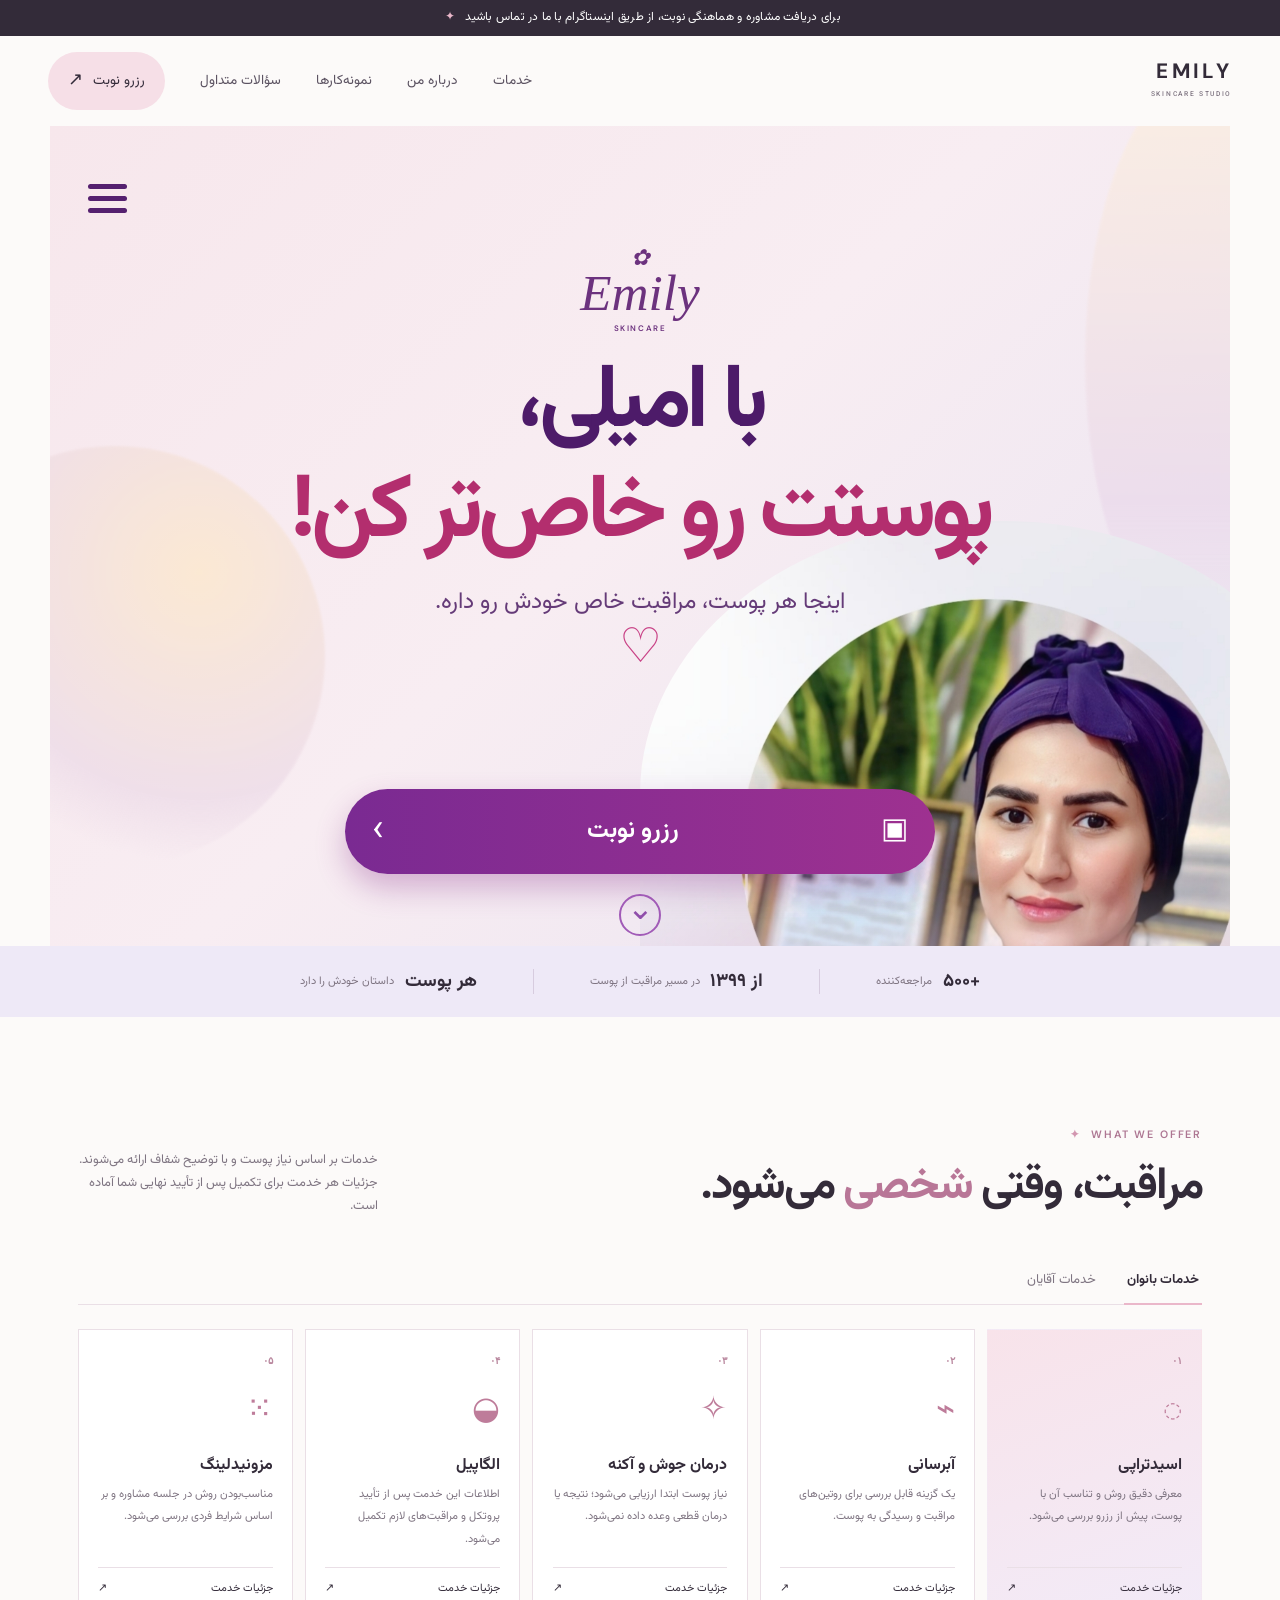
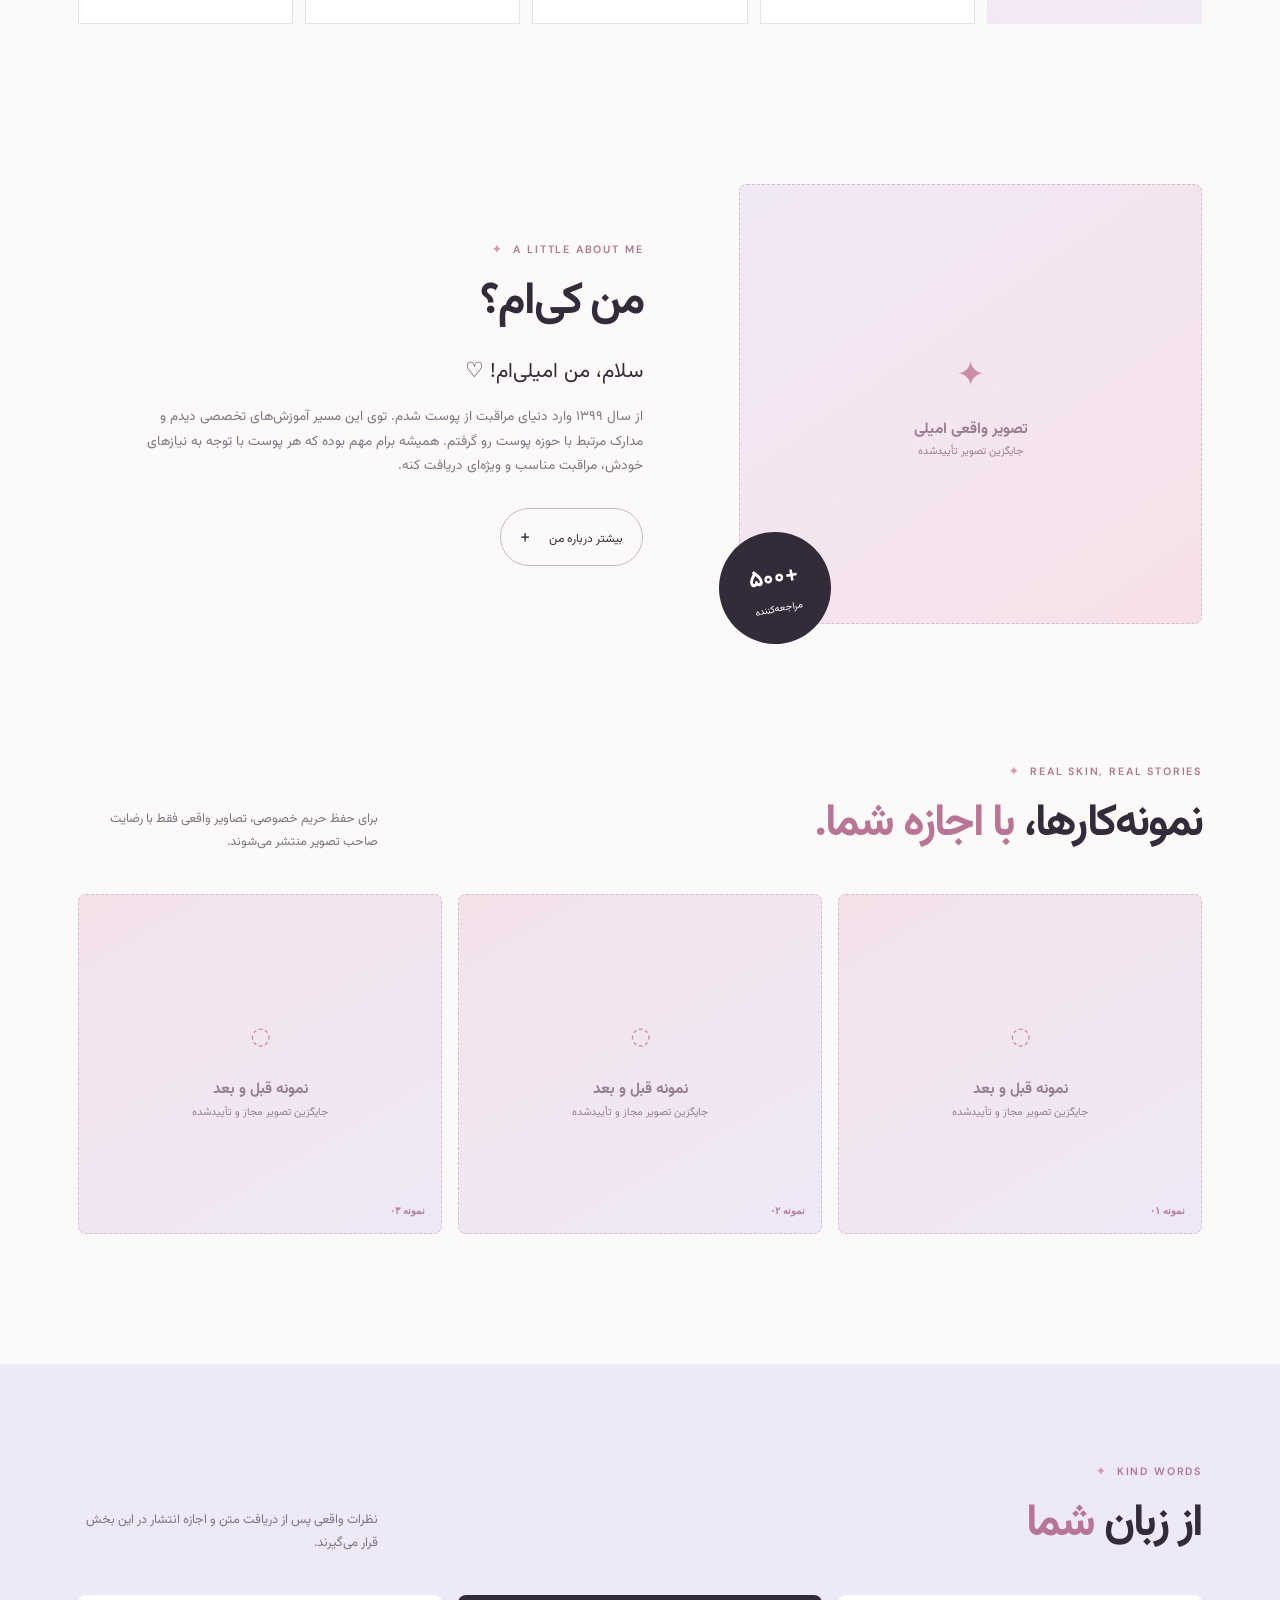
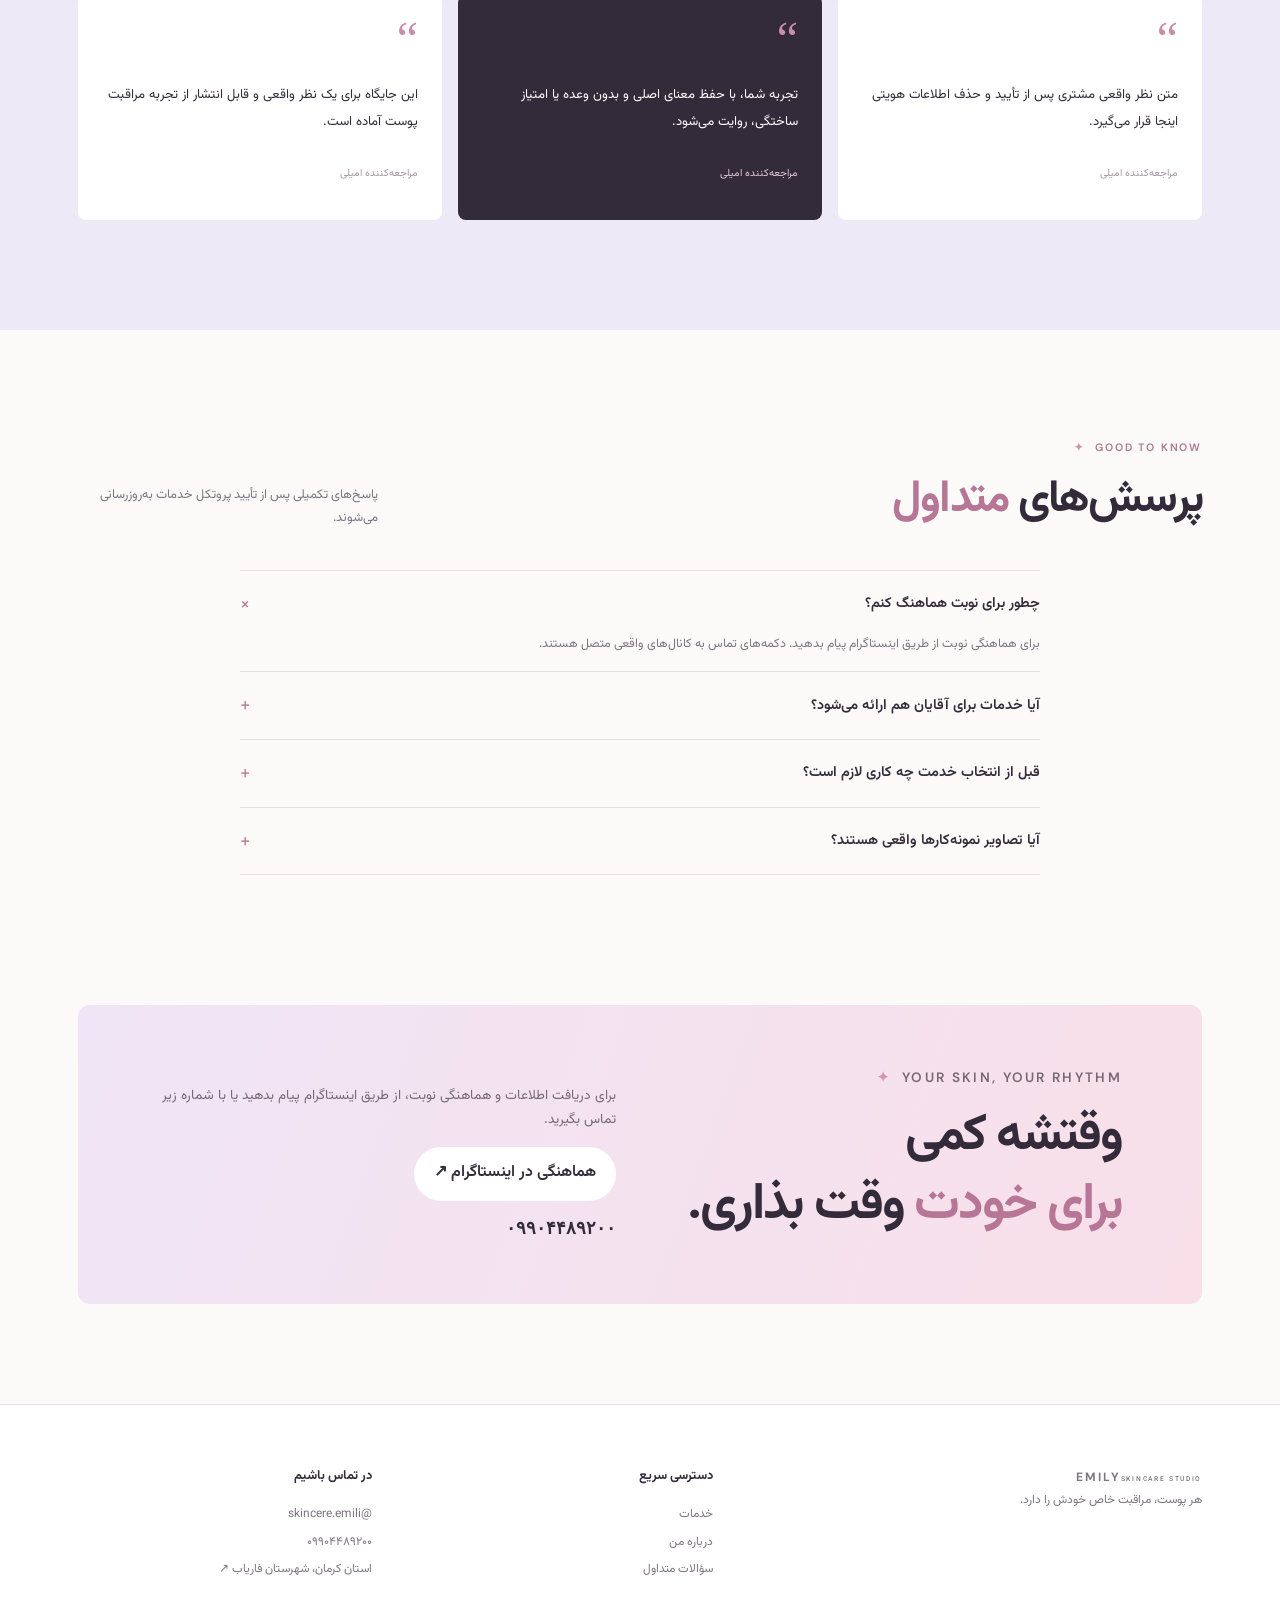
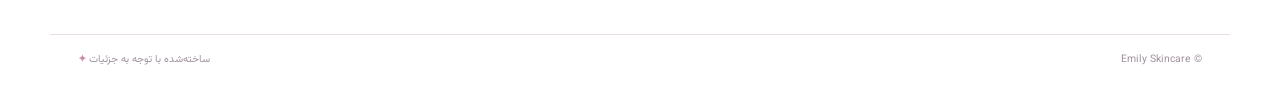
==== commit 0565cb2f: "Refine reference-inspired homepage hero" ====
--- a/index.html
+++ b/index.html
@@ -20,7 +20,22 @@
     </nav>
   </header>
   <main>
-    <section class="hero section-shell"><div class="hero-copy reveal"><p class="eyebrow">SKINCARE, WITH INTENTION <span>✦</span></p><h1>با امیلی،<br><em>پوستت رو خاص‌تر کن!</em></h1><p class="hero-lead">اینجا هر پوست، مراقبت خاص خودش رو داره.</p><div class="hero-actions"><a class="button button-primary" href="#booking">رزرو نوبت <span>↗</span></a><a class="text-link" href="#services">آشنایی با خدمات <span>↓</span></a></div><div class="hero-note"><span class="sparkle">✦</span><span>آرامش، دانش و توجه به جزئیات<br><b>برای پوست تو</b></span></div></div><div class="hero-art reveal" aria-label="جایگاه تصویر امیلی"><img class="hero-image" src="emily.jpg.jpg" alt="امیلی با لباس و سربند بنفش" /><div class="art-orbit orbit-one"></div><div class="art-orbit orbit-two"></div><div class="hero-stamp">EMILY<br><small>SKINCARE</small></div><div class="floating-card"><span>۰۱</span><b>مراقبت<br>شخصی‌سازی‌شده</b></div></div></section>
+    <section class="hero-reference section-shell" aria-labelledby="hero-title">
+      <div class="hero-reference-top">
+        <button class="hero-menu" type="button" aria-label="باز کردن منو" aria-expanded="false"><span></span><span></span><span></span></button>
+      </div>
+      <div class="hero-reference-copy reveal">
+        <p class="hero-wall-logo">Emily <small>SKINCARE</small></p>
+        <h1 id="hero-title">با امیلی،<br><em>پوستت رو خاص‌تر کن!</em></h1>
+        <p class="hero-reference-lead">اینجا هر پوست، مراقبت خاص خودش رو داره.</p>
+        <span class="hero-heart" aria-hidden="true">♡</span>
+      </div>
+      <div class="hero-reference-portrait reveal">
+        <img src="emily.jpg.jpg" alt="پرترهٔ امیلی با لباس و سربند بنفش" />
+      </div>
+      <a class="hero-reference-booking" href="#booking"><span class="calendar-mark" aria-hidden="true">▣</span><b>رزرو نوبت</b><span class="arrow-mark" aria-hidden="true">›</span></a>
+      <a class="hero-scroll" href="#services" aria-label="رفتن به خدمات">⌄</a>
+    </section>
     <section class="trust-strip"><div><strong>+۵۰۰</strong><span>مراجعه‌کننده</span></div><i></i><div><strong>از ۱۳۹۹</strong><span>در مسیر مراقبت از پوست</span></div><i></i><div><strong>هر پوست</strong><span>داستان خودش را دارد</span></div></section>
     <section class="section-shell section-block" id="services"><div class="section-heading reveal"><div><p class="eyebrow">WHAT WE OFFER <span>✦</span></p><h2>مراقبت، وقتی <em>شخصی</em> می‌شود.</h2></div><p>خدمات بر اساس نیاز پوست و با توضیح شفاف ارائه می‌شوند. جزئیات هر خدمت برای تکمیل پس از تأیید نهایی شما آماده است.</p></div><div class="service-tabs" role="tablist" aria-label="دسته‌بندی خدمات"><button class="active" role="tab" aria-selected="true" data-group="women">خدمات بانوان</button><button role="tab" aria-selected="false" data-group="men">خدمات آقایان</button></div><div class="service-grid" data-panel="women"><article class="service-card featured reveal"><span class="service-number">۰۱</span><div class="service-icon">◌</div><h3>اسیدتراپی</h3><p>معرفی دقیق روش و تناسب آن با پوست، پیش از رزرو بررسی می‌شود.</p><button class="details-button" data-service="اسیدتراپی">جزئیات خدمت <span>↗</span></button></article><article class="service-card reveal"><span class="service-number">۰۲</span><div class="service-icon">⌁</div><h3>آبرسانی</h3><p>یک گزینه قابل بررسی برای روتین‌های مراقبت و رسیدگی به پوست.</p><button class="details-button" data-service="آبرسانی">جزئیات خدمت <span>↗</span></button></article><article class="service-card reveal"><span class="service-number">۰۳</span><div class="service-icon">✧</div><h3>درمان جوش و آکنه</h3><p>نیاز پوست ابتدا ارزیابی می‌شود؛ نتیجه یا درمان قطعی وعده داده نمی‌شود.</p><button class="details-button" data-service="درمان جوش و آکنه">جزئیات خدمت <span>↗</span></button></article><article class="service-card reveal"><span class="service-number">۰۴</span><div class="service-icon">◒</div><h3>الگاپیل</h3><p>اطلاعات این خدمت پس از تأیید پروتکل و مراقبت‌های لازم تکمیل می‌شود.</p><button class="details-button" data-service="الگاپیل">جزئیات خدمت <span>↗</span></button></article><article class="service-card reveal"><span class="service-number">۰۵</span><div class="service-icon">⁙</div><h3>مزونیدلینگ</h3><p>مناسب‌بودن روش در جلسه مشاوره و بر اساس شرایط فردی بررسی می‌شود.</p><button class="details-button" data-service="مزونیدلینگ">جزئیات خدمت <span>↗</span></button></article></div><div class="service-note" data-panel="men"><span>به‌زودی</span><p>فهرست خدمات آقایان پس از نهایی‌شدن پروتکل‌ها و محتوای تأییدشده در همین بخش قرار می‌گیرد.</p><a href="#booking">درخواست مشاوره <span>↗</span></a></div></section>
     <section class="about section-shell section-block" id="about"><div class="about-media reveal"><div class="image-placeholder about-placeholder"><span class="placeholder-icon">✦</span><strong>تصویر واقعی امیلی</strong><small>جایگزین تصویر تأییدشده</small></div><div class="client-badge"><strong>+۵۰۰</strong><span>مراجعه‌کننده</span></div></div><div class="about-copy reveal"><p class="eyebrow">A LITTLE ABOUT ME <span>✦</span></p><h2>من کی‌ام؟</h2><p class="lead">سلام، من امیلی‌ام! ♡</p><p>از سال ۱۳۹۹ وارد دنیای مراقبت از پوست شدم. توی این مسیر آموزش‌های تخصصی دیدم و مدارک مرتبط با حوزه پوست رو گرفتم. همیشه برام مهم بوده که هر پوست با توجه به نیازهای خودش، مراقبت مناسب و ویژه‌ای دریافت کنه.</p><button class="outline-button" id="bio-toggle" aria-expanded="false">بیشتر درباره من <span>+</span></button><div class="bio-extra" hidden>اینجا متن تکمیلی درباره مسیر حرفه‌ای و رویکرد امیلی، پس از تأیید نهایی، اضافه می‌شود.</div></div></section>
--- a/styles.css
+++ b/styles.css
@@ -1,3 +1,10 @@
 :root{--ink:#332b39;--muted:#7f7582;--pink:#f6dfe7;--pink-deep:#eab7ca;--lav:#eee9f7;--cream:#fcfaf9;--line:#eadfe6;--white:#fff;--shadow:0 20px 60px rgba(107,75,103,.12)}*{box-sizing:border-box}html{scroll-behavior:smooth}body{margin:0;color:var(--ink);background:var(--cream);font-family:Vazirmatn,Arial,sans-serif;line-height:1.8}a{color:inherit;text-decoration:none}button{font:inherit;color:inherit}.announcement{background:var(--ink);color:#fff;text-align:center;font-size:.75rem;letter-spacing:.02em;padding:.45rem 1rem}.announcement span{color:var(--pink-deep);margin:0 .4rem}.site-header{height:90px;display:flex;align-items:center;justify-content:space-between;max-width:1240px;margin:auto;padding:0 28px;position:relative;z-index:5}.brand{display:flex;flex-direction:column;line-height:1;color:var(--ink);letter-spacing:.16em;font-family:"DM Sans",sans-serif;font-weight:700;font-size:1.3rem}.brand small{font:500 .42rem Vazirmatn,sans-serif;letter-spacing:.25em;margin-top:.45rem;color:var(--muted)}.main-nav{display:flex;align-items:center;gap:2.2rem;font-size:.85rem;color:#5b5261}.main-nav a:not(.nav-cta){transition:color .25s}.main-nav a:not(.nav-cta):hover{color:#b66e92}.nav-cta,.button{display:inline-flex;align-items:center;gap:.6rem;border-radius:100px;padding:.8rem 1.25rem}.nav-cta{background:var(--pink);color:var(--ink)}.nav-cta span,.button span{font-size:1.1rem}.menu-toggle{display:none;border:0;background:none;cursor:pointer}.section-shell{max-width:1180px;margin:0 auto;padding-left:28px;padding-right:28px}.hero{min-height:600px;display:grid;grid-template-columns:1fr 1fr;align-items:center;gap:2rem;padding-top:60px;padding-bottom:70px}.eyebrow{font:600 .67rem "DM Sans",sans-serif;letter-spacing:.17em;color:#ad7692;margin:0 0 1rem;text-transform:uppercase}.eyebrow span{color:#d296b0;margin-right:.35rem}.hero h1{font-size:clamp(2.5rem,5vw,5.2rem);line-height:1.25;letter-spacing:-.06em;font-weight:700;margin:0 0 1rem}.hero h1 em,h2 em{color:#b87697;font-style:normal}.hero-lead{font-size:1.1rem;color:var(--muted);margin:0 0 2rem}.hero-actions{display:flex;align-items:center;gap:1.5rem}.button{font-weight:600;transition:transform .25s,box-shadow .25s}.button:hover{transform:translateY(-3px);box-shadow:var(--shadow)}.button-primary{background:var(--ink);color:#fff}.text-link{font-size:.85rem;color:#7c6878}.text-link span{margin-right:.5rem}.hero-note{display:flex;align-items:center;gap:.8rem;margin-top:4rem;font-size:.72rem;color:var(--muted)}.sparkle{color:#ce8eaa;font-size:1.5rem}.hero-art{height:490px;position:relative;display:flex;align-items:center;justify-content:center}.portrait-placeholder{width:min(76%,360px);height:410px;border-radius:190px 190px 22px 22px;background:linear-gradient(150deg,#f7e4ea,#eee8f6);box-shadow:var(--shadow);transform:rotate(5deg);position:relative;z-index:1}.hero-image{width:min(76%,360px);height:410px;object-fit:cover;border-radius:190px 190px 22px 22px;box-shadow:var(--shadow);transform:rotate(5deg);position:relative;z-index:1}.image-placeholder{display:flex;flex-direction:column;align-items:center;justify-content:center;text-align:center;color:#957f91;border:1px dashed #d4bfcf}.image-placeholder .placeholder-icon{font-size:2.2rem;color:#ca8da8;margin-bottom:.4rem}.image-placeholder strong{font-size:.95rem}.image-placeholder small{font-size:.67rem;max-width:180px;line-height:1.7}.art-orbit{position:absolute;border:1px solid #edcbd8;border-radius:50%}.orbit-one{width:430px;height:430px}.orbit-two{width:520px;height:260px;transform:rotate(65deg)}.hero-stamp{position:absolute;right:5%;top:12%;font:700 .72rem "DM Sans";letter-spacing:.16em;color:#ae7793;transform:rotate(-12deg);z-index:2}.hero-stamp small{font-size:.4rem}.floating-card{position:absolute;left:0;bottom:15%;background:#fff;padding:1rem 1.2rem;box-shadow:var(--shadow);border-radius:8px 8px 8px 0;z-index:2;display:flex;gap:.7rem;align-items:center}.floating-card span{color:#c98da8;font:600 .7rem "DM Sans"}.floating-card b{font-size:.72rem;line-height:1.8}.trust-strip{background:var(--lav);display:flex;align-items:center;justify-content:center;gap:3.5rem;padding:1.2rem 1rem;text-align:center}.trust-strip div{display:flex;align-items:center;gap:.65rem}.trust-strip strong{font-size:1.15rem}.trust-strip span{font-size:.7rem;color:var(--muted)}.trust-strip i{height:25px;width:1px;background:#d7ccdf}.section-block{padding-top:110px;padding-bottom:30px}.section-heading{display:flex;justify-content:space-between;gap:3rem;align-items:end;margin-bottom:2.5rem}.section-heading h2,h2{font-size:clamp(1.8rem,3.5vw,3rem);line-height:1.35;margin:0;letter-spacing:-.04em}.section-heading>p{max-width:300px;color:var(--muted);font-size:.8rem;margin:0}.service-tabs{display:flex;gap:1.5rem;margin-bottom:1.5rem;border-bottom:1px solid var(--line)}.service-tabs button{border:0;background:none;padding:.7rem .2rem;color:var(--muted);cursor:pointer;font-size:.82rem;position:relative}.service-tabs button.active{color:var(--ink);font-weight:700}.service-tabs button.active:after{content:"";height:2px;background:var(--pink-deep);position:absolute;bottom:-1px;right:0;left:0}.service-grid{display:grid;grid-template-columns:repeat(5,1fr);gap:12px}.service-card{background:#fff;border:1px solid var(--line);padding:1.5rem 1.2rem;min-height:270px;display:flex;flex-direction:column;transition:transform .3s,box-shadow .3s}.service-card:hover{transform:translateY(-8px);box-shadow:var(--shadow)}.service-card.featured{background:linear-gradient(160deg,#f8e3ea,#f2ebf8);border-color:transparent}.service-number{font:600 .65rem "DM Sans";color:#b9879e}.service-icon{font-size:2rem;color:#be7c9a;margin:1rem 0 .5rem}.service-card h3{font-size:1rem;margin:.2rem 0}.service-card p{font-size:.7rem;color:var(--muted);line-height:2;margin:0 0 1rem}.details-button{border:0;border-top:1px solid var(--line);background:none;text-align:right;padding:.7rem 0 0;font-size:.68rem;margin-top:auto;cursor:pointer}.details-button span{float:left}.service-note{display:none;border:1px solid var(--line);background:#fff;padding:1.5rem;align-items:center;gap:1.5rem}.service-note.active{display:flex}.service-note span{background:var(--pink);padding:.3rem .8rem;border-radius:100px;font-size:.7rem}.service-note p{font-size:.8rem;color:var(--muted);margin:0;flex:1}.service-note a{font-size:.75rem}.about{display:grid;grid-template-columns:.9fr 1.1fr;gap:6rem;align-items:center;padding-top:130px}.about-media{position:relative}.about-placeholder{height:440px;background:linear-gradient(145deg,#f1e9f6,#f7e1e9);border-radius:8px}.client-badge{position:absolute;bottom:-20px;left:-20px;background:var(--ink);color:#fff;border-radius:50%;width:112px;height:112px;display:flex;flex-direction:column;align-items:center;justify-content:center;transform:rotate(-10deg)}.client-badge strong{font-size:1.5rem}.client-badge span{font-size:.62rem}.about-copy .lead{font-size:1.3rem;margin:1.4rem 0 .4rem}.about-copy>p:not(.eyebrow):not(.lead){font-size:.85rem;color:var(--muted);max-width:500px}.outline-button{margin-top:1rem;border:1px solid #cbb6c7;background:none;border-radius:100px;padding:.65rem 1.2rem;cursor:pointer;font-size:.75rem}.outline-button span{margin-right:1rem;font-size:1.2rem}.bio-extra{font-size:.78rem;color:var(--muted);margin-top:1rem;background:var(--lav);padding:1rem;border-radius:8px}.work-grid{display:grid;grid-template-columns:repeat(3,1fr);gap:1rem}.work-card{height:340px;background:linear-gradient(150deg,#f4e2ea,#eee9f7);position:relative;border-radius:8px}.work-card em{position:absolute;bottom:1rem;right:1rem;font:600 .65rem "DM Sans";color:#b27e99}.testimonials{background:var(--lav);padding:100px 0 110px;margin-top:100px}.testimonial-grid{display:grid;grid-template-columns:repeat(3,1fr);gap:1rem}.testimonial-card{background:#fff;padding:2rem 1.5rem;min-height:210px;border-radius:8px}.featured-testimonial{background:var(--ink);color:#fff;transform:translateY(-18px)}.testimonial-card>span{font:3rem Georgia;color:#ca8da8;line-height:.5}.testimonial-card p{font-size:.82rem;line-height:2;margin:1rem 0 1.5rem}.testimonial-card small{font-size:.65rem;color:#a896a5}.featured-testimonial small{color:#e3cbd7}.faq-list{max-width:800px;margin:auto}.faq-list details{border-top:1px solid var(--line);padding:1rem 0}.faq-list details:last-child{border-bottom:1px solid var(--line)}summary{cursor:pointer;list-style:none;font-size:.9rem;font-weight:600;display:flex;justify-content:space-between;align-items:center}summary::-webkit-details-marker{display:none}summary span{color:#b87998;font-size:1.2rem;font-weight:400;transition:transform .25s}details[open] summary span{transform:rotate(45deg)}.faq-list details p{font-size:.78rem;color:var(--muted);padding:0 0 0 2rem;margin:.7rem 0 0}.booking{padding-top:100px;padding-bottom:100px}.booking-inner{background:linear-gradient(110deg,#f0e5f6,#f8dfe8);border-radius:12px;padding:4rem 5rem;display:grid;grid-template-columns:1fr 1fr;gap:3rem;align-items:center}.booking-inner h2{font-size:clamp(2rem,4vw,3.8rem)}.booking-inner>div>p{font-size:.85rem;color:#766975}.booking-actions{display:flex;flex-direction:column;align-items:flex-start;gap:1rem}.button-light{background:#fff}.phone-link{font:600 1.1rem "DM Sans";direction:ltr}.site-footer{background:#fff;border-top:1px solid var(--line);padding-top:60px}.footer-grid{display:grid;grid-template-columns:1.5fr 1fr 1fr;gap:3rem;padding-bottom:3rem}.footer-brand{margin-bottom:1rem;display:inline-flex}.footer-grid p,.footer-grid a{display:block;color:var(--muted);font-size:.75rem;margin:.35rem 0}.footer-grid h3{font-size:.8rem;margin:0 0 1rem}.footer-grid a:hover{color:#ad7692}.footer-bottom{border-top:1px solid var(--line);display:flex;justify-content:space-between;padding-top:1rem;padding-bottom:1rem;color:#a0929f;font-size:.65rem}.footer-bottom b{color:#ca8da8}.service-dialog{border:0;border-radius:12px;width:min(520px,calc(100% - 2rem));padding:2.2rem;box-shadow:0 20px 100px #332b3940;color:var(--ink)}.service-dialog::backdrop{background:#332b3966;backdrop-filter:blur(4px)}.dialog-close{position:absolute;left:1.2rem;top:1rem;border:0;background:none;font-size:1.5rem;cursor:pointer}.dialog-content h3{font-size:.85rem;margin:1rem 0 .2rem}.dialog-content p{font-size:.76rem;color:var(--muted);margin:0}.service-dialog .button{margin-top:1.5rem}.reveal{opacity:0;transform:translateY(18px);transition:opacity .7s ease,transform .7s ease}.reveal.visible{opacity:1;transform:none}
 @media(max-width:850px){.site-header{height:75px}.menu-toggle{display:flex;align-items:center;gap:4px;flex-direction:column;color:var(--muted);font-size:.65rem}.menu-toggle span{display:block;width:21px;height:1px;background:var(--ink)}.main-nav{display:none;position:absolute;top:70px;right:20px;left:20px;background:#fff;box-shadow:var(--shadow);padding:1rem;flex-direction:column;align-items:stretch;gap:.2rem;border-radius:8px}.main-nav.open{display:flex}.main-nav a{padding:.6rem}.hero{grid-template-columns:1fr;padding-top:45px}.hero-art{height:400px;grid-row:1}.hero-copy{text-align:center}.hero-actions{justify-content:center}.hero-note{justify-content:center;margin-top:2.5rem}.portrait-placeholder{height:330px;width:240px} .hero-image{height:330px;width:240px}.orbit-one{width:360px;height:360px}.section-heading{display:block}.section-heading>p{margin-top:1rem}.service-grid{grid-template-columns:repeat(2,1fr)}.service-card:last-child{grid-column:span 2}.about{grid-template-columns:1fr;gap:3rem}.about-placeholder{height:350px}.work-grid,.testimonial-grid{grid-template-columns:1fr}.work-card{height:260px}.featured-testimonial{transform:none}.booking-inner{grid-template-columns:1fr;padding:2.5rem 1.5rem}.footer-grid{grid-template-columns:1fr 1fr}.footer-grid>div:first-child{grid-column:span 2}.trust-strip{gap:1rem;justify-content:space-around}.trust-strip div{display:block}.trust-strip i{display:none}}
 @media(max-width:500px){.section-shell{padding-left:20px;padding-right:20px}.hero h1{font-size:2.6rem}.hero-art{height:350px}.floating-card{left:0;bottom:7%}.service-grid{grid-template-columns:1fr}.service-card:last-child{grid-column:auto}.service-note.active{display:block}.service-note a{display:inline-block;margin-top:1rem}.footer-grid{grid-template-columns:1fr;gap:2rem}.footer-grid>div:first-child{grid-column:auto}.footer-bottom{display:block}.footer-bottom span{display:block;margin:.3rem 0}}
+
+/* Reference-inspired Hero: keeps all controls as real HTML elements. */
+.hero-reference{position:relative;min-height:760px;overflow:hidden;background:linear-gradient(135deg,#f7e7ec 0%,#f8edf2 48%,#e9e3f1 100%);padding-top:48px;padding-bottom:34px;text-align:center;isolation:isolate}
+.hero-reference:before,.hero-reference:after{content:"";position:absolute;z-index:-1;border-radius:50%;filter:blur(1px);opacity:.55}.hero-reference:before{width:420px;height:420px;left:-145px;bottom:80px;background:radial-gradient(circle at 70% 30%,#ffe8bd,#e9d6e5 55%,transparent 70%)}.hero-reference:after{width:250px;height:580px;right:-105px;top:-55px;background:linear-gradient(180deg,#fff1d8,#e9d5e9 75%,transparent)}
+.hero-reference-top{display:flex;justify-content:flex-end;position:relative;z-index:4}.hero-menu{border:0;background:transparent;padding:10px;display:flex;flex-direction:column;gap:7px;cursor:pointer}.hero-menu span{display:block;width:39px;height:5px;border-radius:5px;background:#55206f}.hero-reference-copy{position:relative;z-index:2;padding:4px 20px 0}.hero-wall-logo{font-family:Georgia,serif;font-size:clamp(1.8rem,4vw,3.4rem);font-style:italic;color:#6c327e;margin:0 auto 1.1rem;line-height:1}.hero-wall-logo:before{content:"✿";display:block;font-size:1.4rem;line-height:.8}.hero-wall-logo small{display:block;font:600 .5rem "DM Sans",sans-serif;letter-spacing:.2em;margin-top:.3rem}.hero-reference-copy h1{font-size:clamp(2.3rem,7vw,6.1rem);line-height:1.22;letter-spacing:-.06em;margin:0;color:#4d1b69}.hero-reference-copy h1 em{color:#b32e6e;font-style:normal}.hero-reference-lead{color:#653b78;font-size:clamp(.95rem,2vw,1.45rem);margin:.8rem 0 0}.hero-heart{display:block;color:#c84085;font:3rem Georgia;margin-top:.35rem;line-height:.7}.hero-reference-portrait{position:absolute;z-index:1;bottom:-115px;left:50%;transform:translateX(-50%);width:min(700px,78vw);height:510px;overflow:hidden;border-radius:48% 48% 0 0}.hero-reference-portrait:after{content:"";position:absolute;inset:0;background:linear-gradient(180deg,transparent 60%,#ead5e9 100%);pointer-events:none}.hero-reference-portrait img{width:100%;height:100%;object-fit:cover;object-position:center 28%;filter:saturate(1.04);transform:scale(1.08)}.hero-reference-booking{position:absolute;z-index:3;bottom:62px;left:50%;transform:translateX(-50%);width:min(590px,72%);display:flex;align-items:center;justify-content:space-between;gap:1rem;padding:1.05rem 1.7rem;border-radius:999px;background:linear-gradient(90deg,#7a2a92,#9e3190);color:#fff;box-shadow:0 14px 30px #8d338c55;font-size:clamp(1rem,2vw,1.5rem);transition:transform .25s,box-shadow .25s}.hero-reference-booking:hover{transform:translateX(-50%) translateY(-4px);box-shadow:0 18px 34px #8d338c77}.calendar-mark{font-size:1.8rem}.arrow-mark{font-size:2.4rem;line-height:1}.hero-scroll{position:absolute;z-index:3;bottom:10px;left:50%;transform:translateX(-50%);width:42px;height:42px;border:2px solid #a15bb7;border-radius:50%;color:#8f4eaa;font-size:2rem;line-height:30px}.hero-reference .reveal{opacity:1;transform:none}
+@media(max-width:850px){.hero-reference{min-height:720px;padding-left:16px;padding-right:16px;padding-top:32px}.hero-menu span{width:31px;height:4px}.hero-reference-copy{padding-top:34px}.hero-wall-logo{font-size:2rem;margin-bottom:1.4rem}.hero-reference-copy h1{font-size:clamp(2.2rem,10vw,3.8rem)}.hero-reference-lead{font-size:1rem}.hero-reference-portrait{width:108vw;height:420px;bottom:-82px}.hero-reference-portrait img{object-position:center 29%;transform:scale(1.16)}.hero-reference-booking{bottom:54px;width:calc(100% - 42px);padding:.85rem 1.2rem}.hero-scroll{bottom:5px}}
+@media(min-width:851px){.hero-reference{min-height:820px}.hero-reference-copy{padding-top:26px}.hero-reference-portrait{height:570px;bottom:-145px}.hero-reference-booking{bottom:72px}}
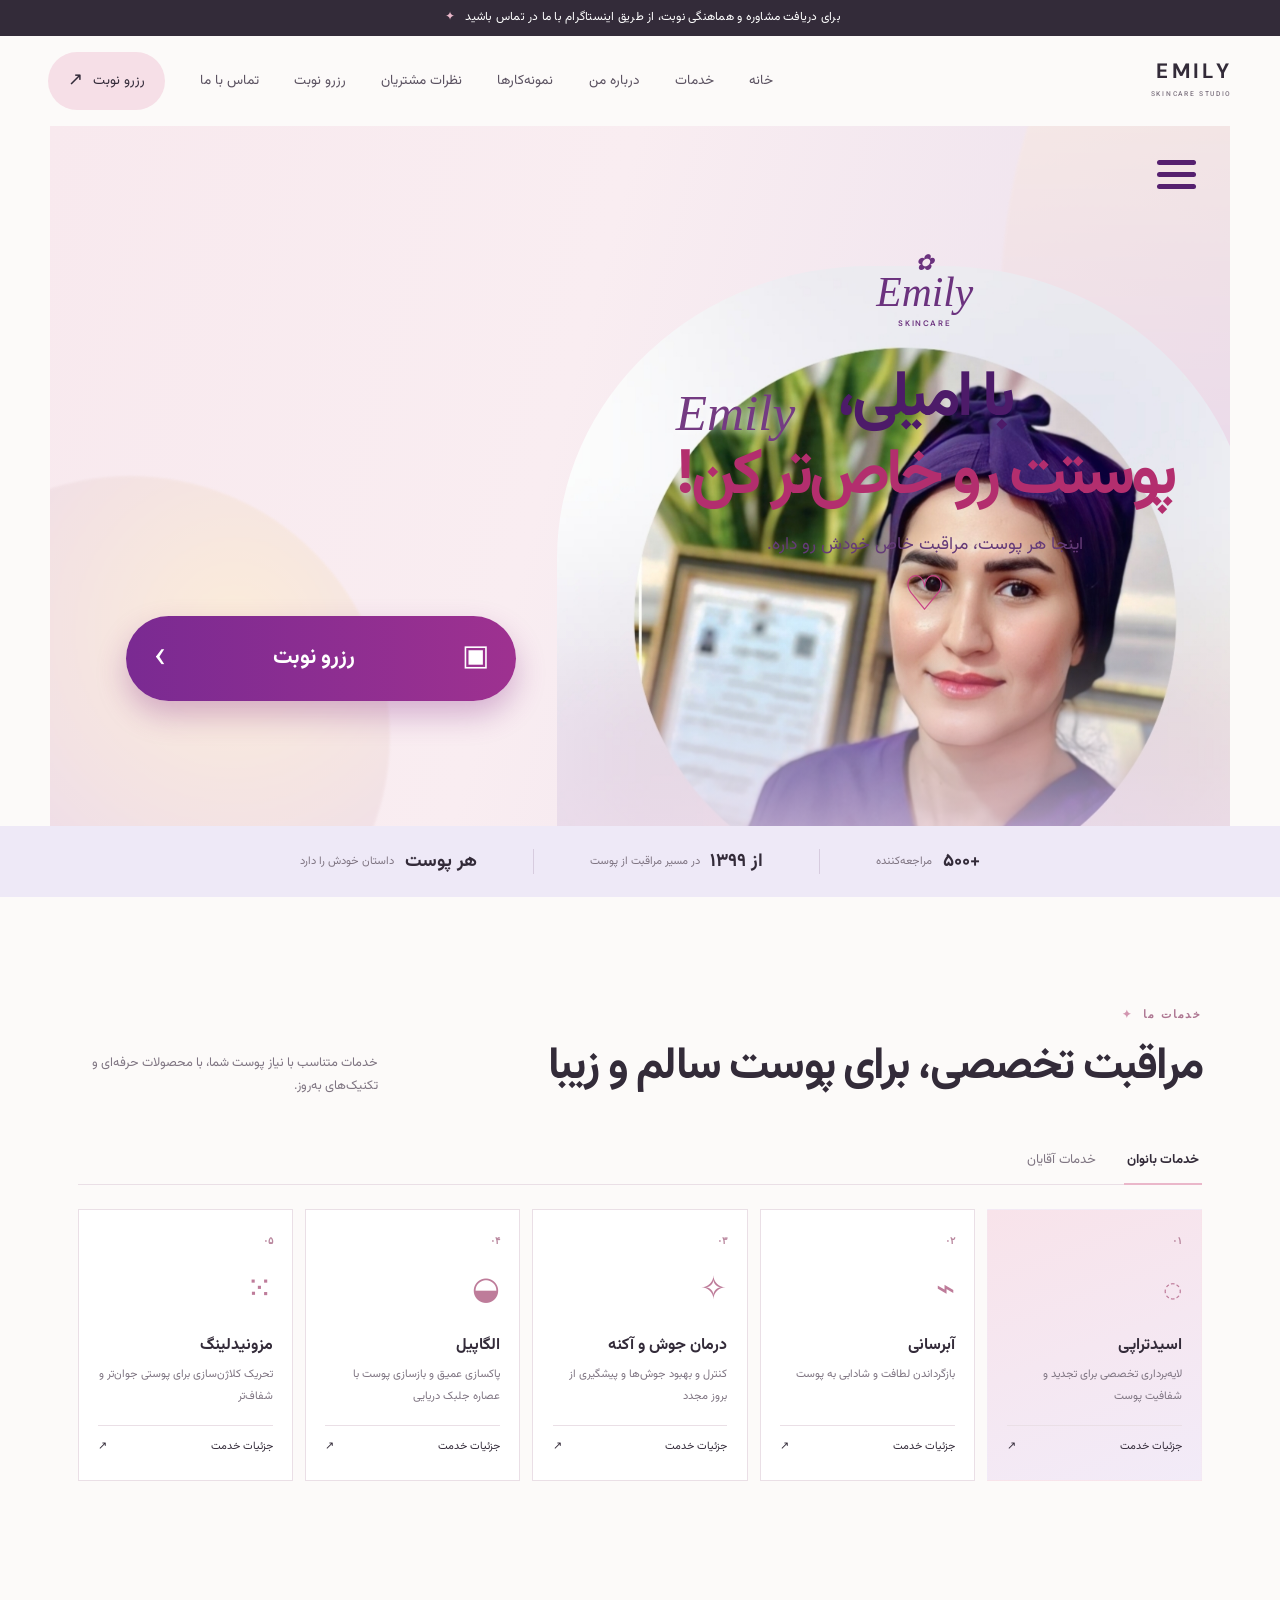
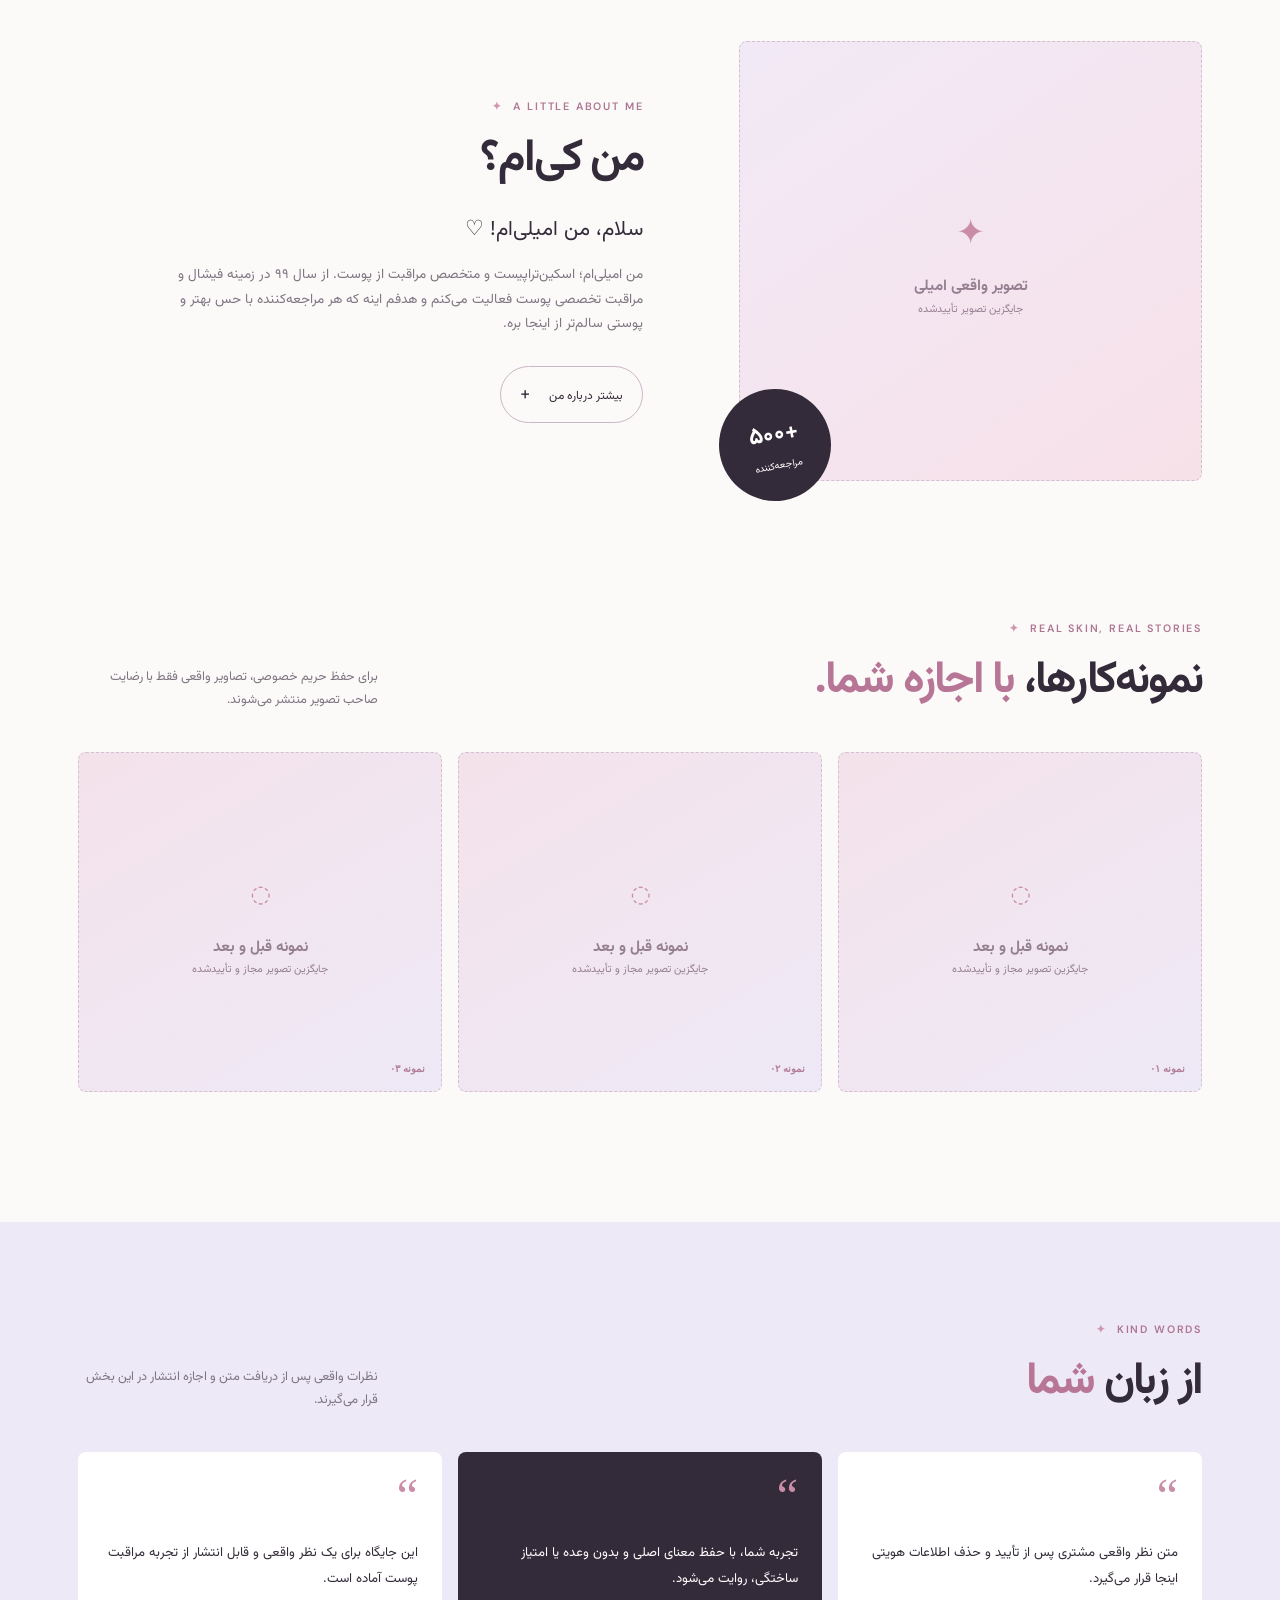
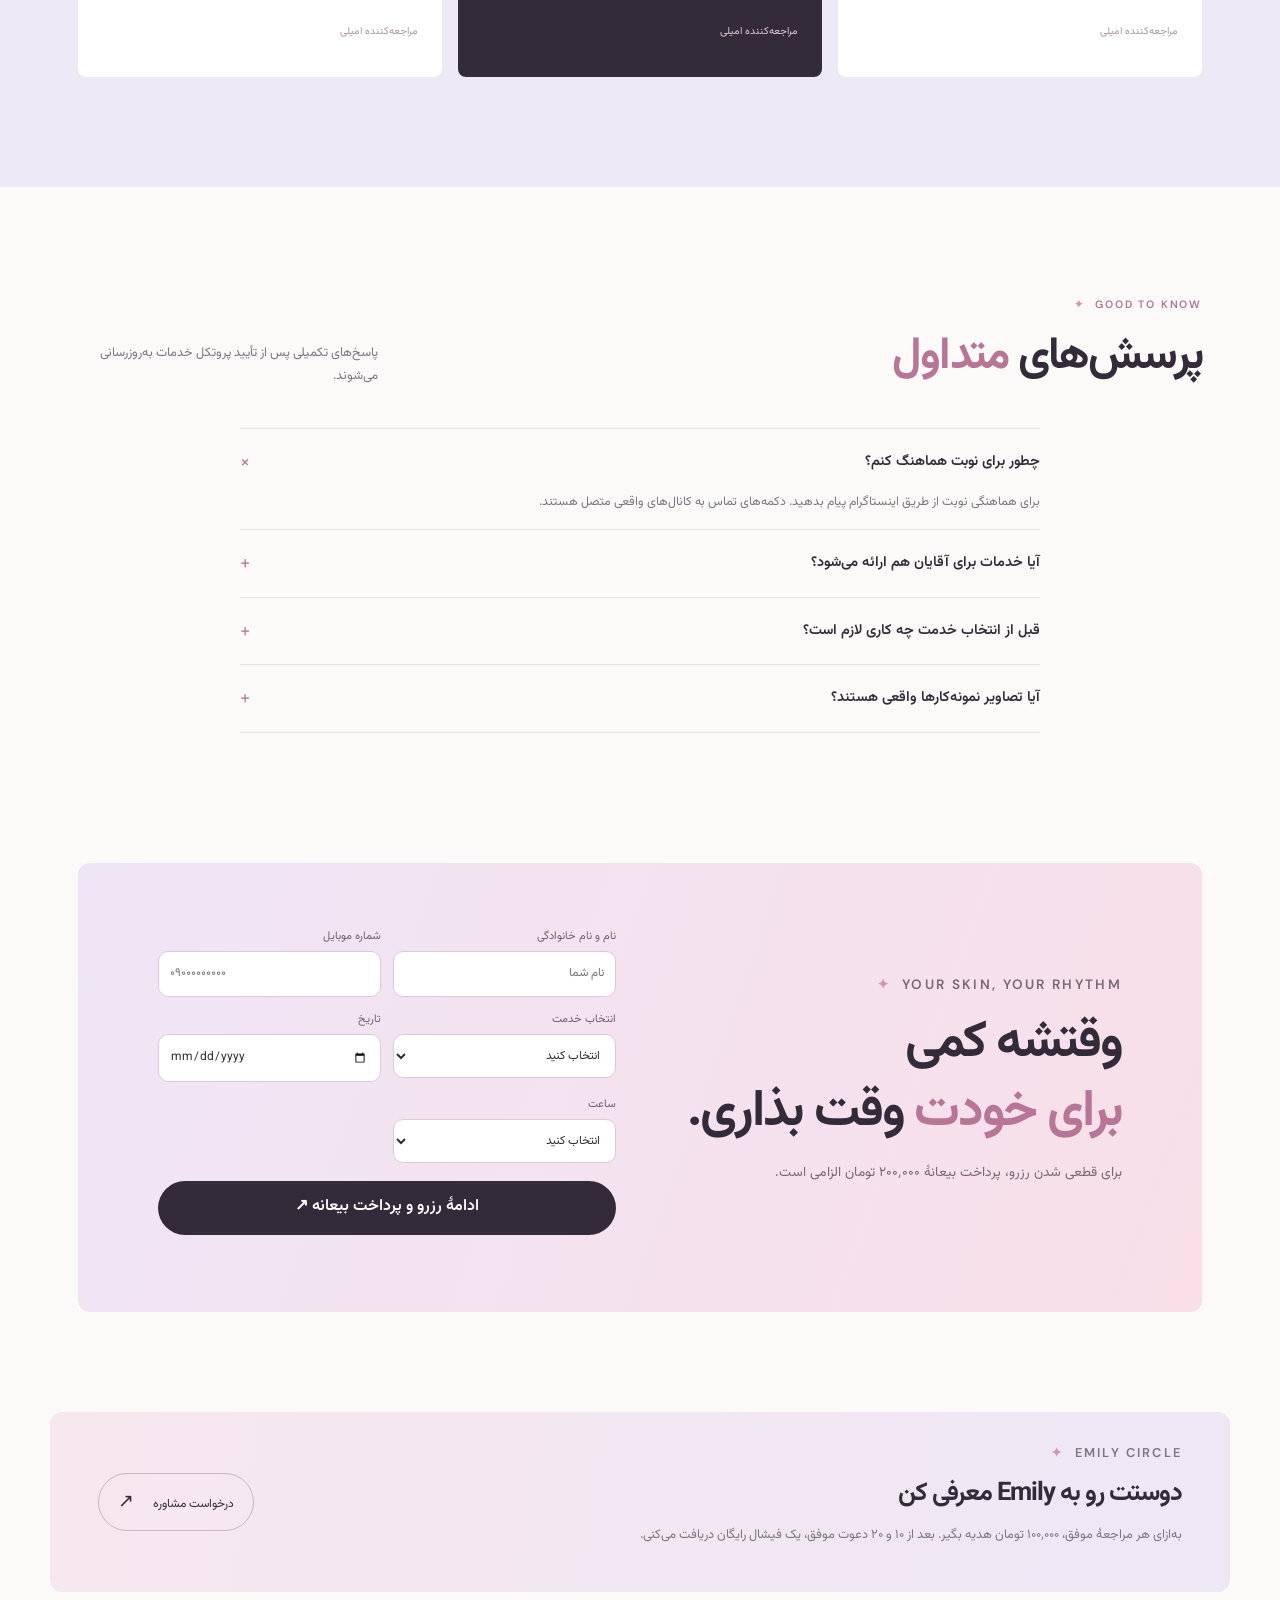
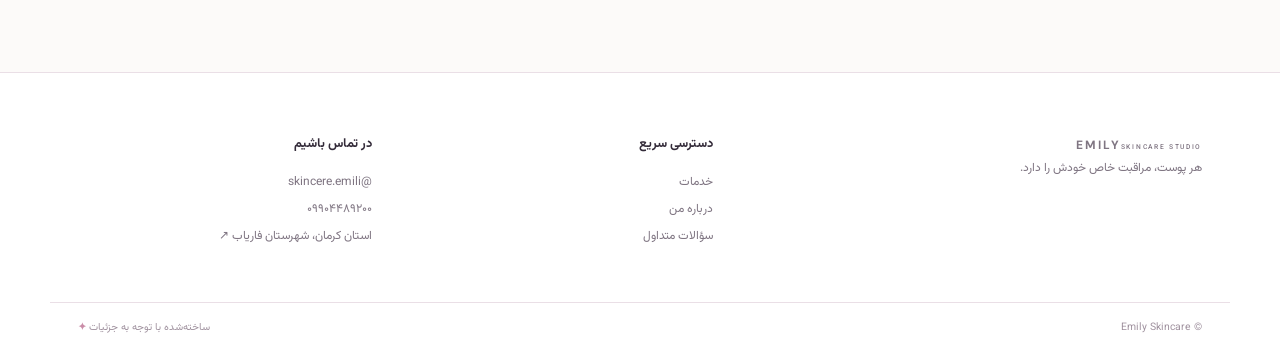
==== commit 391c2177: "Build reference-inspired Emily Beauty landing page" ====
--- a/index.html
+++ b/index.html
@@ -16,7 +16,7 @@
     <a class="brand" href="#top" aria-label="صفحه اصلی Emily Skincare"><span>EMILY</span><small>SKINCARE STUDIO</small></a>
     <button class="menu-toggle" aria-expanded="false" aria-controls="main-nav"><span></span><span></span><span></span><b>منو</b></button>
     <nav id="main-nav" class="main-nav" aria-label="ناوبری اصلی">
-      <a href="#services">خدمات</a><a href="#about">درباره من</a><a href="#work">نمونه‌کارها</a><a href="#faq">سؤالات متداول</a><a class="nav-cta" href="#booking">رزرو نوبت <span>↗</span></a>
+      <a href="#top">خانه</a><a href="#services">خدمات</a><a href="#about">درباره من</a><a href="#work">نمونه‌کارها</a><a href="#testimonials">نظرات مشتریان</a><a href="#booking">رزرو نوبت</a><a href="#contact">تماس با ما</a><a class="nav-cta" href="#booking">رزرو نوبت <span>↗</span></a>
     </nav>
   </header>
   <main>
@@ -37,14 +37,14 @@
       <a class="hero-scroll" href="#services" aria-label="رفتن به خدمات">⌄</a>
     </section>
     <section class="trust-strip"><div><strong>+۵۰۰</strong><span>مراجعه‌کننده</span></div><i></i><div><strong>از ۱۳۹۹</strong><span>در مسیر مراقبت از پوست</span></div><i></i><div><strong>هر پوست</strong><span>داستان خودش را دارد</span></div></section>
-    <section class="section-shell section-block" id="services"><div class="section-heading reveal"><div><p class="eyebrow">WHAT WE OFFER <span>✦</span></p><h2>مراقبت، وقتی <em>شخصی</em> می‌شود.</h2></div><p>خدمات بر اساس نیاز پوست و با توضیح شفاف ارائه می‌شوند. جزئیات هر خدمت برای تکمیل پس از تأیید نهایی شما آماده است.</p></div><div class="service-tabs" role="tablist" aria-label="دسته‌بندی خدمات"><button class="active" role="tab" aria-selected="true" data-group="women">خدمات بانوان</button><button role="tab" aria-selected="false" data-group="men">خدمات آقایان</button></div><div class="service-grid" data-panel="women"><article class="service-card featured reveal"><span class="service-number">۰۱</span><div class="service-icon">◌</div><h3>اسیدتراپی</h3><p>معرفی دقیق روش و تناسب آن با پوست، پیش از رزرو بررسی می‌شود.</p><button class="details-button" data-service="اسیدتراپی">جزئیات خدمت <span>↗</span></button></article><article class="service-card reveal"><span class="service-number">۰۲</span><div class="service-icon">⌁</div><h3>آبرسانی</h3><p>یک گزینه قابل بررسی برای روتین‌های مراقبت و رسیدگی به پوست.</p><button class="details-button" data-service="آبرسانی">جزئیات خدمت <span>↗</span></button></article><article class="service-card reveal"><span class="service-number">۰۳</span><div class="service-icon">✧</div><h3>درمان جوش و آکنه</h3><p>نیاز پوست ابتدا ارزیابی می‌شود؛ نتیجه یا درمان قطعی وعده داده نمی‌شود.</p><button class="details-button" data-service="درمان جوش و آکنه">جزئیات خدمت <span>↗</span></button></article><article class="service-card reveal"><span class="service-number">۰۴</span><div class="service-icon">◒</div><h3>الگاپیل</h3><p>اطلاعات این خدمت پس از تأیید پروتکل و مراقبت‌های لازم تکمیل می‌شود.</p><button class="details-button" data-service="الگاپیل">جزئیات خدمت <span>↗</span></button></article><article class="service-card reveal"><span class="service-number">۰۵</span><div class="service-icon">⁙</div><h3>مزونیدلینگ</h3><p>مناسب‌بودن روش در جلسه مشاوره و بر اساس شرایط فردی بررسی می‌شود.</p><button class="details-button" data-service="مزونیدلینگ">جزئیات خدمت <span>↗</span></button></article></div><div class="service-note" data-panel="men"><span>به‌زودی</span><p>فهرست خدمات آقایان پس از نهایی‌شدن پروتکل‌ها و محتوای تأییدشده در همین بخش قرار می‌گیرد.</p><a href="#booking">درخواست مشاوره <span>↗</span></a></div></section>
-    <section class="about section-shell section-block" id="about"><div class="about-media reveal"><div class="image-placeholder about-placeholder"><span class="placeholder-icon">✦</span><strong>تصویر واقعی امیلی</strong><small>جایگزین تصویر تأییدشده</small></div><div class="client-badge"><strong>+۵۰۰</strong><span>مراجعه‌کننده</span></div></div><div class="about-copy reveal"><p class="eyebrow">A LITTLE ABOUT ME <span>✦</span></p><h2>من کی‌ام؟</h2><p class="lead">سلام، من امیلی‌ام! ♡</p><p>از سال ۱۳۹۹ وارد دنیای مراقبت از پوست شدم. توی این مسیر آموزش‌های تخصصی دیدم و مدارک مرتبط با حوزه پوست رو گرفتم. همیشه برام مهم بوده که هر پوست با توجه به نیازهای خودش، مراقبت مناسب و ویژه‌ای دریافت کنه.</p><button class="outline-button" id="bio-toggle" aria-expanded="false">بیشتر درباره من <span>+</span></button><div class="bio-extra" hidden>اینجا متن تکمیلی درباره مسیر حرفه‌ای و رویکرد امیلی، پس از تأیید نهایی، اضافه می‌شود.</div></div></section>
+    <section class="section-shell section-block" id="services"><div class="section-heading reveal"><div><p class="eyebrow">خدمات ما <span>✦</span></p><h2>مراقبت تخصصی، برای پوست سالم و زیبا</h2></div><p>خدمات متناسب با نیاز پوست شما، با محصولات حرفه‌ای و تکنیک‌های به‌روز.</p></div><div class="service-tabs" role="tablist" aria-label="دسته‌بندی خدمات"><button class="active" role="tab" aria-selected="true" data-group="women">خدمات بانوان</button><button role="tab" aria-selected="false" data-group="men">خدمات آقایان</button></div><div class="service-grid" data-panel="women"><article class="service-card featured reveal"><span class="service-number">۰۱</span><div class="service-icon">◌</div><h3>اسیدتراپی</h3><p>لایه‌برداری تخصصی برای تجدید و شفافیت پوست</p><button class="details-button" data-service="اسیدتراپی">جزئیات خدمت <span>↗</span></button></article><article class="service-card reveal"><span class="service-number">۰۲</span><div class="service-icon">⌁</div><h3>آبرسانی</h3><p>بازگرداندن لطافت و شادابی به پوست</p><button class="details-button" data-service="آبرسانی">جزئیات خدمت <span>↗</span></button></article><article class="service-card reveal"><span class="service-number">۰۳</span><div class="service-icon">✧</div><h3>درمان جوش و آکنه</h3><p>کنترل و بهبود جوش‌ها و پیشگیری از بروز مجدد</p><button class="details-button" data-service="درمان جوش و آکنه">جزئیات خدمت <span>↗</span></button></article><article class="service-card reveal"><span class="service-number">۰۴</span><div class="service-icon">◒</div><h3>الگاپیل</h3><p>پاکسازی عمیق و بازسازی پوست با عصاره جلبک دریایی</p><button class="details-button" data-service="الگاپیل">جزئیات خدمت <span>↗</span></button></article><article class="service-card reveal"><span class="service-number">۰۵</span><div class="service-icon">⁙</div><h3>مزونیدلینگ</h3><p>تحریک کلاژن‌سازی برای پوستی جوان‌تر و شفاف‌تر</p><button class="details-button" data-service="مزونیدلینگ">جزئیات خدمت <span>↗</span></button></article></div><div class="service-note" data-panel="men"><span>به‌زودی</span><p>فهرست خدمات آقایان پس از نهایی‌شدن پروتکل‌ها و محتوای تأییدشده در همین بخش قرار می‌گیرد.</p><a href="#booking">درخواست مشاوره <span>↗</span></a></div></section>
+    <section class="about section-shell section-block" id="about"><div class="about-media reveal"><div class="image-placeholder about-placeholder"><span class="placeholder-icon">✦</span><strong>تصویر واقعی امیلی</strong><small>جایگزین تصویر تأییدشده</small></div><div class="client-badge"><strong>+۵۰۰</strong><span>مراجعه‌کننده</span></div></div><div class="about-copy reveal"><p class="eyebrow">A LITTLE ABOUT ME <span>✦</span></p><h2>من کی‌ام؟</h2><p class="lead">سلام، من امیلی‌ام! ♡</p><p>من امیلی‌ام؛ اسکین‌تراپیست و متخصص مراقبت از پوست. از سال ۹۹ در زمینه فیشال و مراقبت تخصصی پوست فعالیت می‌کنم و هدفم اینه که هر مراجعه‌کننده با حس بهتر و پوستی سالم‌تر از اینجا بره.</p><button class="outline-button" id="bio-toggle" aria-expanded="false">بیشتر درباره من <span>+</span></button><div class="bio-extra" hidden>اینجا متن تکمیلی درباره مسیر حرفه‌ای و رویکرد امیلی، پس از تأیید نهایی، اضافه می‌شود.</div></div></section>
     <section class="section-shell section-block" id="work"><div class="section-heading reveal"><div><p class="eyebrow">REAL SKIN, REAL STORIES <span>✦</span></p><h2>نمونه‌کارها، <em>با اجازه شما.</em></h2></div><p>برای حفظ حریم خصوصی، تصاویر واقعی فقط با رضایت صاحب تصویر منتشر می‌شوند.</p></div><div class="work-grid"><article class="work-card image-placeholder reveal"><span class="placeholder-icon">◌</span><strong>نمونه قبل و بعد</strong><small>جایگزین تصویر مجاز و تأییدشده</small><em>نمونه ۰۱</em></article><article class="work-card image-placeholder reveal"><span class="placeholder-icon">◌</span><strong>نمونه قبل و بعد</strong><small>جایگزین تصویر مجاز و تأییدشده</small><em>نمونه ۰۲</em></article><article class="work-card image-placeholder reveal"><span class="placeholder-icon">◌</span><strong>نمونه قبل و بعد</strong><small>جایگزین تصویر مجاز و تأییدشده</small><em>نمونه ۰۳</em></article></div></section>
-    <section class="testimonials section-block"><div class="section-shell"><div class="section-heading reveal"><div><p class="eyebrow">KIND WORDS <span>✦</span></p><h2>از زبان <em>شما</em></h2></div><p>نظرات واقعی پس از دریافت متن و اجازه انتشار در این بخش قرار می‌گیرند.</p></div><div class="testimonial-grid"><article class="testimonial-card reveal"><span>“</span><p>متن نظر واقعی مشتری پس از تأیید و حذف اطلاعات هویتی اینجا قرار می‌گیرد.</p><small>مراجعه‌کننده امیلی</small></article><article class="testimonial-card featured-testimonial reveal"><span>“</span><p>تجربه شما، با حفظ معنای اصلی و بدون وعده یا امتیاز ساختگی، روایت می‌شود.</p><small>مراجعه‌کننده امیلی</small></article><article class="testimonial-card reveal"><span>“</span><p>این جایگاه برای یک نظر واقعی و قابل انتشار از تجربه مراقبت پوست آماده است.</p><small>مراجعه‌کننده امیلی</small></article></div></div></section>
+    <section class="testimonials section-block" id="testimonials"><div class="section-shell"><div class="section-heading reveal"><div><p class="eyebrow">KIND WORDS <span>✦</span></p><h2>از زبان <em>شما</em></h2></div><p>نظرات واقعی پس از دریافت متن و اجازه انتشار در این بخش قرار می‌گیرند.</p></div><div class="testimonial-grid"><article class="testimonial-card reveal"><span>“</span><p>متن نظر واقعی مشتری پس از تأیید و حذف اطلاعات هویتی اینجا قرار می‌گیرد.</p><small>مراجعه‌کننده امیلی</small></article><article class="testimonial-card featured-testimonial reveal"><span>“</span><p>تجربه شما، با حفظ معنای اصلی و بدون وعده یا امتیاز ساختگی، روایت می‌شود.</p><small>مراجعه‌کننده امیلی</small></article><article class="testimonial-card reveal"><span>“</span><p>این جایگاه برای یک نظر واقعی و قابل انتشار از تجربه مراقبت پوست آماده است.</p><small>مراجعه‌کننده امیلی</small></article></div></div></section>
     <section class="section-shell section-block faq-section" id="faq"><div class="section-heading reveal"><div><p class="eyebrow">GOOD TO KNOW <span>✦</span></p><h2>پرسش‌های <em>متداول</em></h2></div><p>پاسخ‌های تکمیلی پس از تأیید پروتکل خدمات به‌روزرسانی می‌شوند.</p></div><div class="faq-list"><details open class="reveal"><summary>چطور برای نوبت هماهنگ کنم؟ <span>+</span></summary><p>برای هماهنگی نوبت از طریق اینستاگرام پیام بدهید. دکمه‌های تماس به کانال‌های واقعی متصل هستند.</p></details><details class="reveal"><summary>آیا خدمات برای آقایان هم ارائه می‌شود؟ <span>+</span></summary><p>دسته‌بندی خدمات آقایان در حال تکمیل است و پس از تأیید فهرست نهایی اعلام می‌شود.</p></details><details class="reveal"><summary>قبل از انتخاب خدمت چه کاری لازم است؟ <span>+</span></summary><p>تناسب خدمت با شرایط پوست در مشاوره بررسی می‌شود. متن دقیق مراقبت‌های قبل و بعد پس از تأیید درج خواهد شد.</p></details><details class="reveal"><summary>آیا تصاویر نمونه‌کارها واقعی هستند؟ <span>+</span></summary><p>در نسخه فعلی تصاویر نمونه‌کار placeholder هستند. انتشار هر تصویر واقعی به رضایت صاحب تصویر نیاز دارد.</p></details></div></section>
-    <section class="booking section-shell" id="booking"><div class="booking-inner reveal"><div><p class="eyebrow">YOUR SKIN, YOUR RHYTHM <span>✦</span></p><h2>وقتشه کمی<br><em>برای خودت</em> وقت بذاری.</h2></div><div><p>برای دریافت اطلاعات و هماهنگی نوبت، از طریق اینستاگرام پیام بدهید یا با شماره زیر تماس بگیرید.</p><div class="booking-actions"><a class="button button-light" href="https://www.instagram.com/skincere.emili/" target="_blank" rel="noreferrer">هماهنگی در اینستاگرام ↗</a><a class="phone-link" href="tel:09904489200">۰۹۹۰۴۴۸۹۲۰۰</a></div></div></div></section>
+    <section class="booking section-shell" id="booking"><div class="booking-inner reveal"><div><p class="eyebrow">YOUR SKIN, YOUR RHYTHM <span>✦</span></p><h2>وقتشه کمی<br><em>برای خودت</em> وقت بذاری.</h2><p>برای قطعی شدن رزرو، پرداخت بیعانهٔ ۲۰۰٬۰۰۰ تومان الزامی است.</p></div><form class="booking-form" id="booking-form"><label>نام و نام خانوادگی<input name="name" required placeholder="نام شما" /></label><label>شماره موبایل<input name="phone" type="tel" required placeholder="۰۹۰۰۰۰۰۰۰۰۰" /></label><label>انتخاب خدمت<select name="service" required><option value="">انتخاب کنید</option><option>اسیدتراپی</option><option>آبرسانی پوست</option><option>درمان جوش و آکنه</option><option>الگاپیل</option><option>مزونیدلینگ</option></select></label><label>تاریخ<input name="date" type="date" required /></label><label>ساعت<select name="time" required><option value="">انتخاب کنید</option><option>۰۹:۰۰ تا ۱۰:۰۰</option><option>۱۰:۰۰ تا ۱۱:۰۰</option><option>۱۶:۰۰ تا ۱۷:۰۰</option><option>۱۷:۰۰ تا ۱۸:۰۰</option><option>۱۸:۰۰ تا ۱۹:۰۰</option><option>۱۹:۰۰ تا ۲۰:۰۰</option></select></label><button class="button button-primary" type="submit">ادامهٔ رزرو و پرداخت بیعانه ↗</button><p class="form-message" id="form-message" role="status"></p></form></div></section><section class="referral section-shell" id="referral"><div><p class="eyebrow">EMILY CIRCLE <span>✦</span></p><h2>دوستت رو به Emily معرفی کن</h2><p>به‌ازای هر مراجعهٔ موفق، ۱۰۰٬۰۰۰ تومان هدیه بگیر. بعد از ۱۰ و ۲۰ دعوت موفق، یک فیشال رایگان دریافت می‌کنی.</p></div><a class="outline-button" href="#booking">درخواست مشاوره <span>↗</span></a></section>
   </main>
-  <footer class="site-footer"><div class="section-shell footer-grid"><div><a class="brand footer-brand" href="#top"><span>EMILY</span><small>SKINCARE STUDIO</small></a><p>هر پوست، مراقبت خاص خودش را دارد.</p></div><div><h3>دسترسی سریع</h3><a href="#services">خدمات</a><a href="#about">درباره من</a><a href="#faq">سؤالات متداول</a></div><div><h3>در تماس باشیم</h3><a href="https://www.instagram.com/skincere.emili/" target="_blank" rel="noreferrer">@skincere.emili</a><a href="tel:09904489200">۰۹۹۰۴۴۸۹۲۰۰</a><a href="https://www.google.com/maps/search/?api=1&query=Faryab%2C%20Kerman" target="_blank" rel="noreferrer">استان کرمان، شهرستان فاریاب ↗</a></div></div><div class="footer-bottom section-shell"><span>© Emily Skincare</span><span>ساخته‌شده با توجه به جزئیات <b>✦</b></span></div></footer>
+  <footer class="site-footer" id="contact"><div class="section-shell footer-grid"><div><a class="brand footer-brand" href="#top"><span>EMILY</span><small>SKINCARE STUDIO</small></a><p>هر پوست، مراقبت خاص خودش را دارد.</p></div><div><h3>دسترسی سریع</h3><a href="#services">خدمات</a><a href="#about">درباره من</a><a href="#faq">سؤالات متداول</a></div><div><h3>در تماس باشیم</h3><a href="https://www.instagram.com/skincere.emili/" target="_blank" rel="noreferrer">@skincere.emili</a><a href="tel:09904489200">۰۹۹۰۴۴۸۹۲۰۰</a><a href="https://www.google.com/maps/search/?api=1&query=Faryab%2C%20Kerman" target="_blank" rel="noreferrer">استان کرمان، شهرستان فاریاب ↗</a></div></div><div class="footer-bottom section-shell"><span>© Emily Skincare</span><span>ساخته‌شده با توجه به جزئیات <b>✦</b></span></div></footer>
   <dialog class="service-dialog" id="service-dialog"><button class="dialog-close" aria-label="بستن">×</button><p class="eyebrow">SERVICE DETAILS <span>✦</span></p><h2 id="dialog-title">جزئیات خدمت</h2><div class="dialog-content"><h3>آشنایی با این روش</h3><p>توضیحات این خدمت پس از تأیید نهایی پروتکل و محتوای تخصصی تکمیل می‌شود.</p><h3>مراقبت‌های بعد از انجام</h3><p>راهنمای اختصاصی متناسب با خدمت، پیش از انتشار بررسی و تأیید خواهد شد.</p><h3>نکات مهم قبل از رزرو</h3><p>شرایط پوست در مشاوره بررسی می‌شود؛ برای هماهنگی با امیلی در تماس باشید.</p></div><a class="button button-primary" href="#booking">درخواست مشاوره ↗</a></dialog>
   <script src="script.js"></script>
 </body>
--- a/styles.css
+++ b/styles.css
@@ -8,3 +8,12 @@
 .hero-reference-top{display:flex;justify-content:flex-end;position:relative;z-index:4}.hero-menu{border:0;background:transparent;padding:10px;display:flex;flex-direction:column;gap:7px;cursor:pointer}.hero-menu span{display:block;width:39px;height:5px;border-radius:5px;background:#55206f}.hero-reference-copy{position:relative;z-index:2;padding:4px 20px 0}.hero-wall-logo{font-family:Georgia,serif;font-size:clamp(1.8rem,4vw,3.4rem);font-style:italic;color:#6c327e;margin:0 auto 1.1rem;line-height:1}.hero-wall-logo:before{content:"✿";display:block;font-size:1.4rem;line-height:.8}.hero-wall-logo small{display:block;font:600 .5rem "DM Sans",sans-serif;letter-spacing:.2em;margin-top:.3rem}.hero-reference-copy h1{font-size:clamp(2.3rem,7vw,6.1rem);line-height:1.22;letter-spacing:-.06em;margin:0;color:#4d1b69}.hero-reference-copy h1 em{color:#b32e6e;font-style:normal}.hero-reference-lead{color:#653b78;font-size:clamp(.95rem,2vw,1.45rem);margin:.8rem 0 0}.hero-heart{display:block;color:#c84085;font:3rem Georgia;margin-top:.35rem;line-height:.7}.hero-reference-portrait{position:absolute;z-index:1;bottom:-115px;left:50%;transform:translateX(-50%);width:min(700px,78vw);height:510px;overflow:hidden;border-radius:48% 48% 0 0}.hero-reference-portrait:after{content:"";position:absolute;inset:0;background:linear-gradient(180deg,transparent 60%,#ead5e9 100%);pointer-events:none}.hero-reference-portrait img{width:100%;height:100%;object-fit:cover;object-position:center 28%;filter:saturate(1.04);transform:scale(1.08)}.hero-reference-booking{position:absolute;z-index:3;bottom:62px;left:50%;transform:translateX(-50%);width:min(590px,72%);display:flex;align-items:center;justify-content:space-between;gap:1rem;padding:1.05rem 1.7rem;border-radius:999px;background:linear-gradient(90deg,#7a2a92,#9e3190);color:#fff;box-shadow:0 14px 30px #8d338c55;font-size:clamp(1rem,2vw,1.5rem);transition:transform .25s,box-shadow .25s}.hero-reference-booking:hover{transform:translateX(-50%) translateY(-4px);box-shadow:0 18px 34px #8d338c77}.calendar-mark{font-size:1.8rem}.arrow-mark{font-size:2.4rem;line-height:1}.hero-scroll{position:absolute;z-index:3;bottom:10px;left:50%;transform:translateX(-50%);width:42px;height:42px;border:2px solid #a15bb7;border-radius:50%;color:#8f4eaa;font-size:2rem;line-height:30px}.hero-reference .reveal{opacity:1;transform:none}
 @media(max-width:850px){.hero-reference{min-height:720px;padding-left:16px;padding-right:16px;padding-top:32px}.hero-menu span{width:31px;height:4px}.hero-reference-copy{padding-top:34px}.hero-wall-logo{font-size:2rem;margin-bottom:1.4rem}.hero-reference-copy h1{font-size:clamp(2.2rem,10vw,3.8rem)}.hero-reference-lead{font-size:1rem}.hero-reference-portrait{width:108vw;height:420px;bottom:-82px}.hero-reference-portrait img{object-position:center 29%;transform:scale(1.16)}.hero-reference-booking{bottom:54px;width:calc(100% - 42px);padding:.85rem 1.2rem}.hero-scroll{bottom:5px}}
 @media(min-width:851px){.hero-reference{min-height:820px}.hero-reference-copy{padding-top:26px}.hero-reference-portrait{height:570px;bottom:-145px}.hero-reference-booking{bottom:72px}}
+
+/* Final reference layout: text on the left, treatment scene on the right. */
+.hero-reference{min-height:700px;text-align:right;padding-top:28px;background:linear-gradient(105deg,#f8e9ee 0%,#f9edf1 43%,#eadfed 100%)}
+.hero-reference:before{width:520px;height:520px;left:-180px;bottom:-170px;background:radial-gradient(circle at 70% 30%,#ffeec9,#e7d2e5 60%,transparent 72%)}
+.hero-reference:after{width:350px;height:700px;right:-120px;top:-160px;background:linear-gradient(180deg,#fff1db,#e9d4e9 75%,transparent)}
+.hero-reference-top{position:absolute;top:24px;right:24px}.hero-reference-copy{width:48%;padding:100px 15px 170px 0;margin-right:0}.hero-wall-logo{font-size:2.6rem;text-align:center;margin:0 0 2rem;color:#6b327e}.hero-reference-copy h1{font-size:clamp(2.5rem,5vw,5rem);text-align:center}.hero-reference-lead{text-align:center;font-size:1.1rem}.hero-heart{text-align:center;margin-top:1rem}.hero-reference-portrait{left:auto;right:-2%;transform:none;bottom:-90px;width:59%;height:650px;border-radius:45% 45% 0 0}.hero-reference-portrait img{object-position:center 20%;transform:scale(1.18)}.hero-reference-portrait:before{content:"Emily";position:absolute;z-index:2;left:17%;top:18%;font:italic 3.2rem Georgia,serif;color:#743b82;text-shadow:0 1px 8px #fff}.hero-reference-portrait:after{background:linear-gradient(180deg,transparent 55%,#ead7e8 100%)}.hero-reference-booking{left:23%;transform:translateX(-50%);bottom:125px;width:min(390px,38%);font-size:1.35rem}.hero-reference-booking:hover{transform:translateX(-50%) translateY(-4px)}.hero-scroll{display:none}
+@media(max-width:850px){.hero-reference{min-height:760px;text-align:center;padding-top:24px}.hero-reference-top{top:18px;right:18px}.hero-reference-copy{width:100%;padding:70px 12px 285px}.hero-wall-logo{font-size:2rem;margin-bottom:1.3rem}.hero-reference-copy h1{font-size:clamp(2.2rem,10vw,3.8rem)}.hero-reference-lead{font-size:1rem}.hero-reference-portrait{right:-7%;bottom:-65px;width:114%;height:420px;border-radius:48% 48% 0 0}.hero-reference-portrait img{object-position:center 18%;transform:scale(1.15)}.hero-reference-portrait:before{left:16%;top:15%;font-size:2.2rem}.hero-reference-booking{left:50%;bottom:58px;width:calc(100% - 44px);font-size:1.1rem}.hero-reference-booking:hover{transform:translateX(-50%) translateY(-4px)}.hero-scroll{display:block}}
+
+.booking-form{display:grid;grid-template-columns:1fr 1fr;gap:.8rem}.booking-form label{font-size:.7rem;color:#6f6070;display:flex;flex-direction:column;gap:.25rem}.booking-form input,.booking-form select{border:1px solid #ddc9dc;border-radius:10px;background:#fff;padding:.7rem;font:inherit;font-size:.75rem;color:var(--ink);outline-color:#bd7ea7}.booking-form button{border:0;grid-column:1/-1;justify-content:center;cursor:pointer;margin-top:.3rem}.form-message{grid-column:1/-1;color:#7d3678;font-size:.72rem;margin:0}.referral{display:flex;align-items:center;justify-content:space-between;gap:2rem;background:linear-gradient(100deg,#f7e7ef,#eee7f6);border-radius:12px;padding:2rem 3rem;margin-bottom:80px}.referral h2{font-size:1.6rem}.referral p{max-width:650px;color:var(--muted);font-size:.8rem}.referral .outline-button{white-space:nowrap;margin:0}@media(max-width:850px){.booking-form{grid-template-columns:1fr}.booking-form button,.form-message{grid-column:auto}.referral{display:block;padding:1.6rem;margin-left:20px;margin-right:20px}.referral .outline-button{display:inline-flex;margin-top:1rem}.main-nav{max-height:80vh;overflow:auto}}
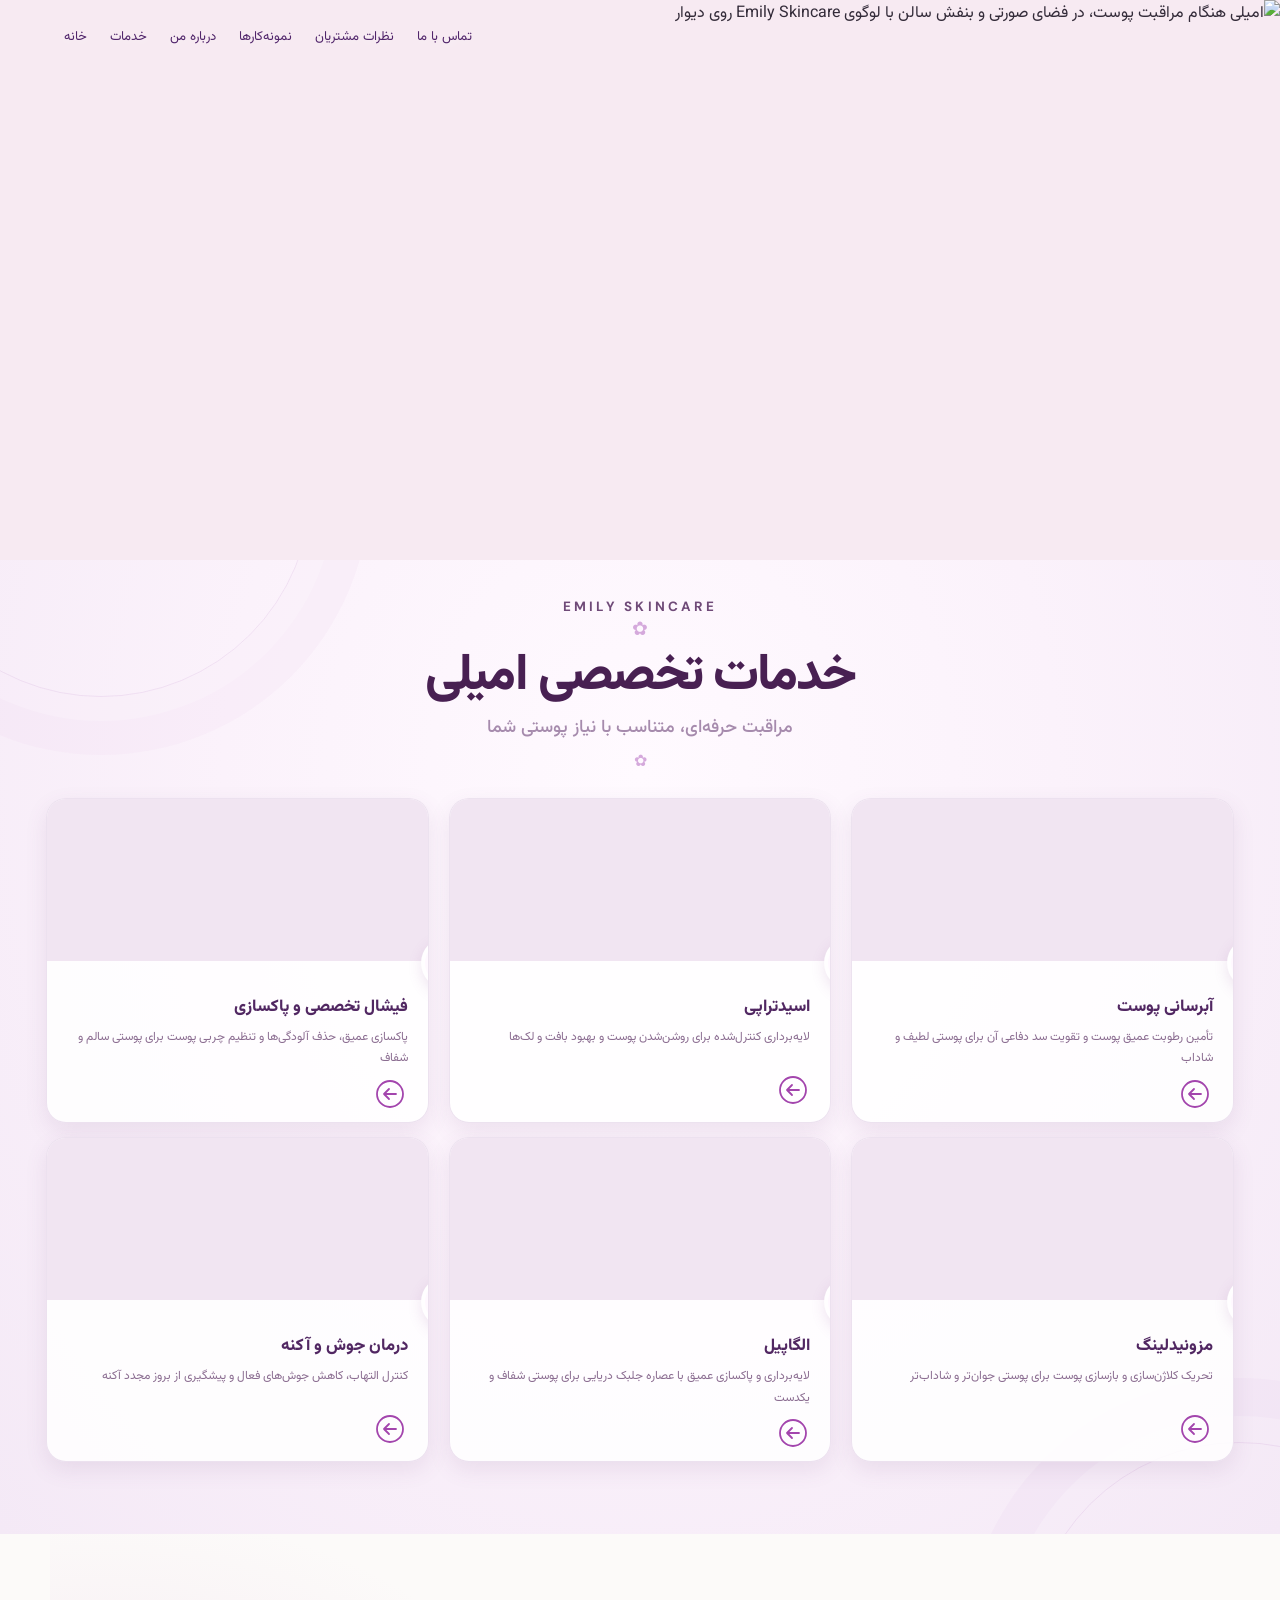
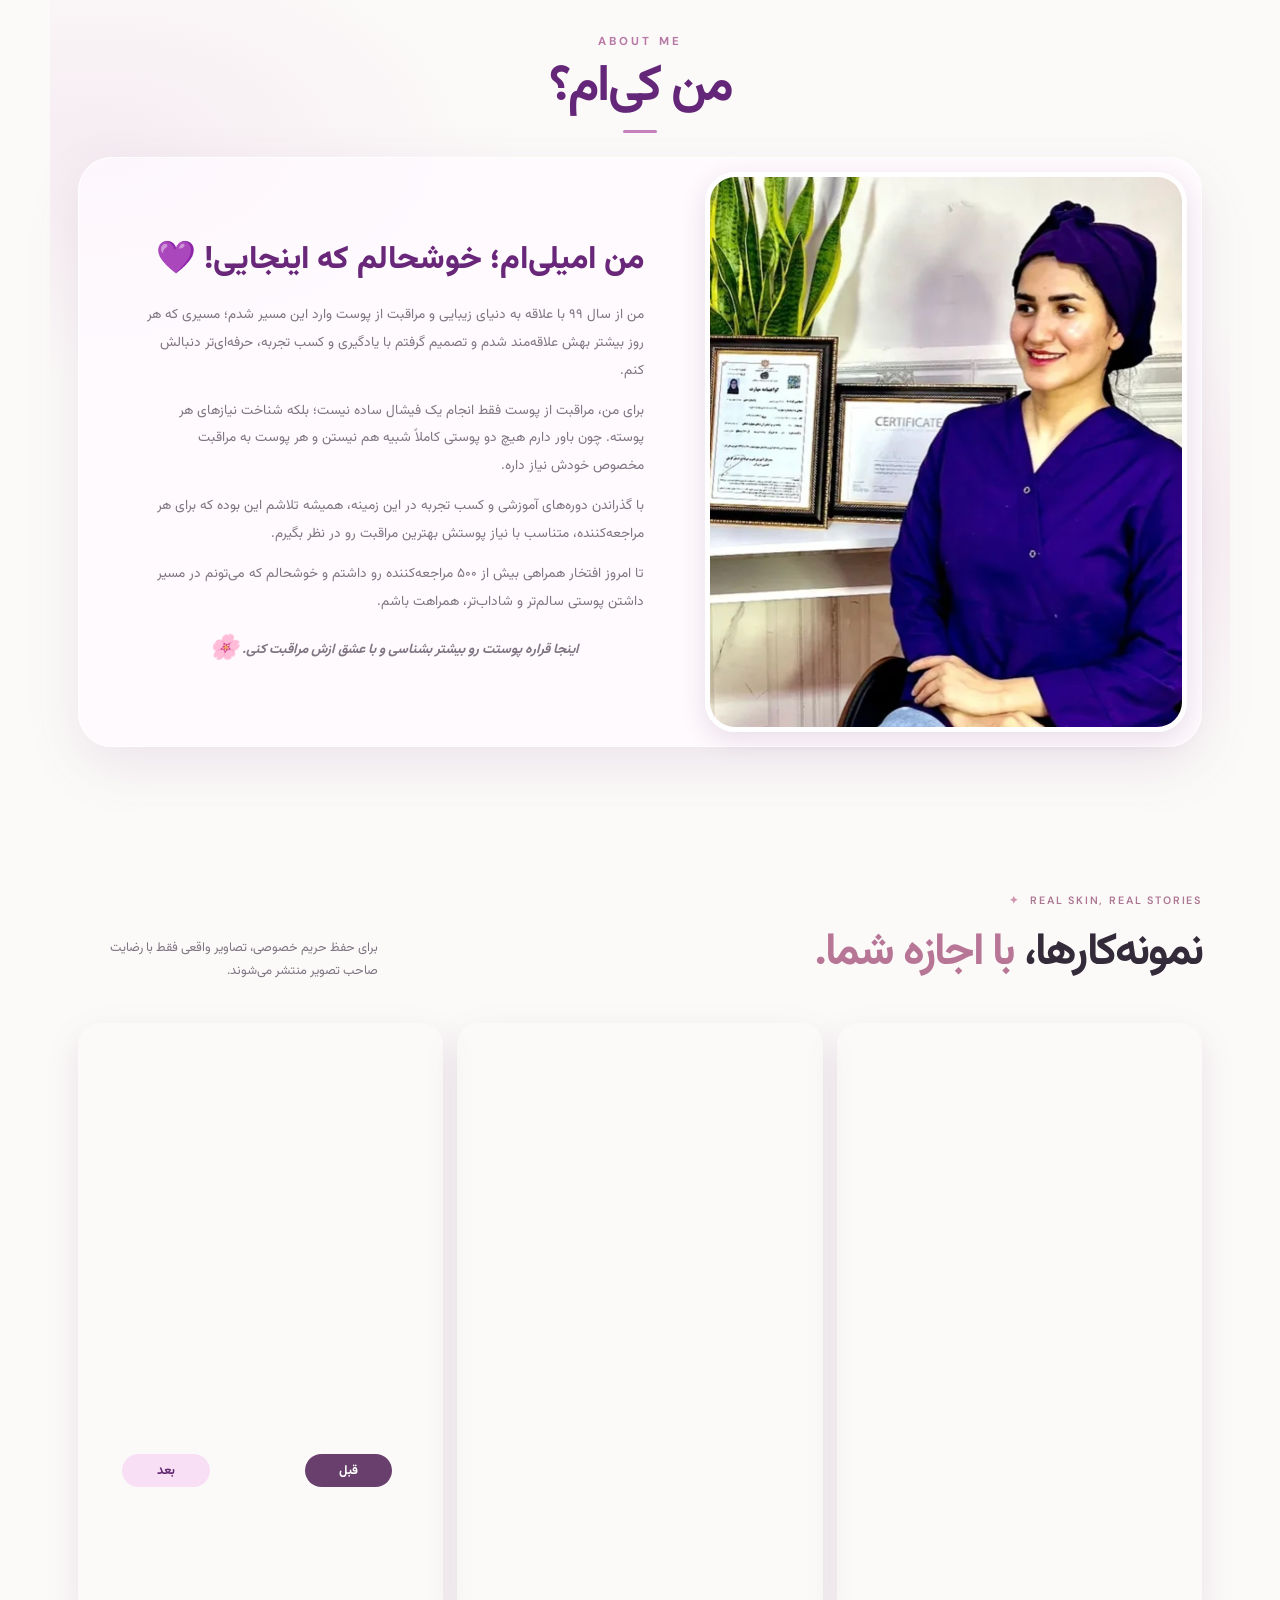
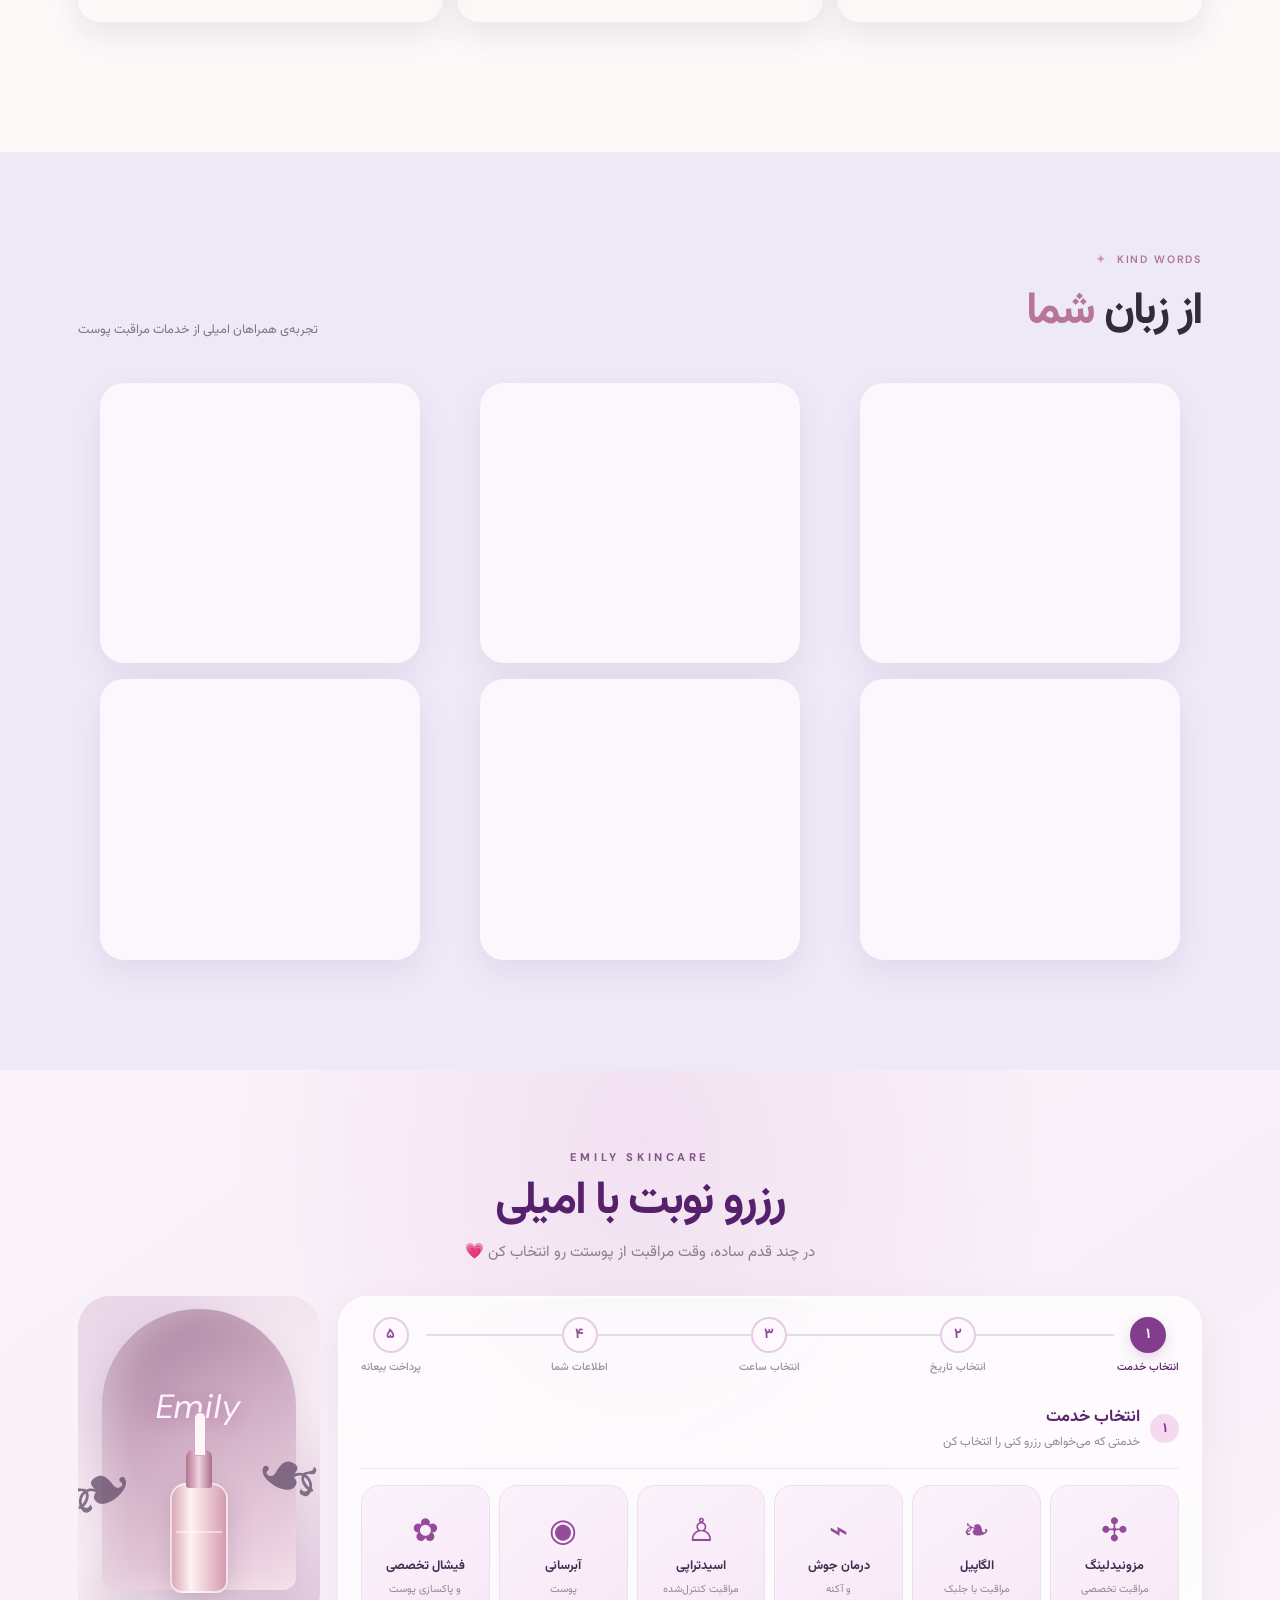
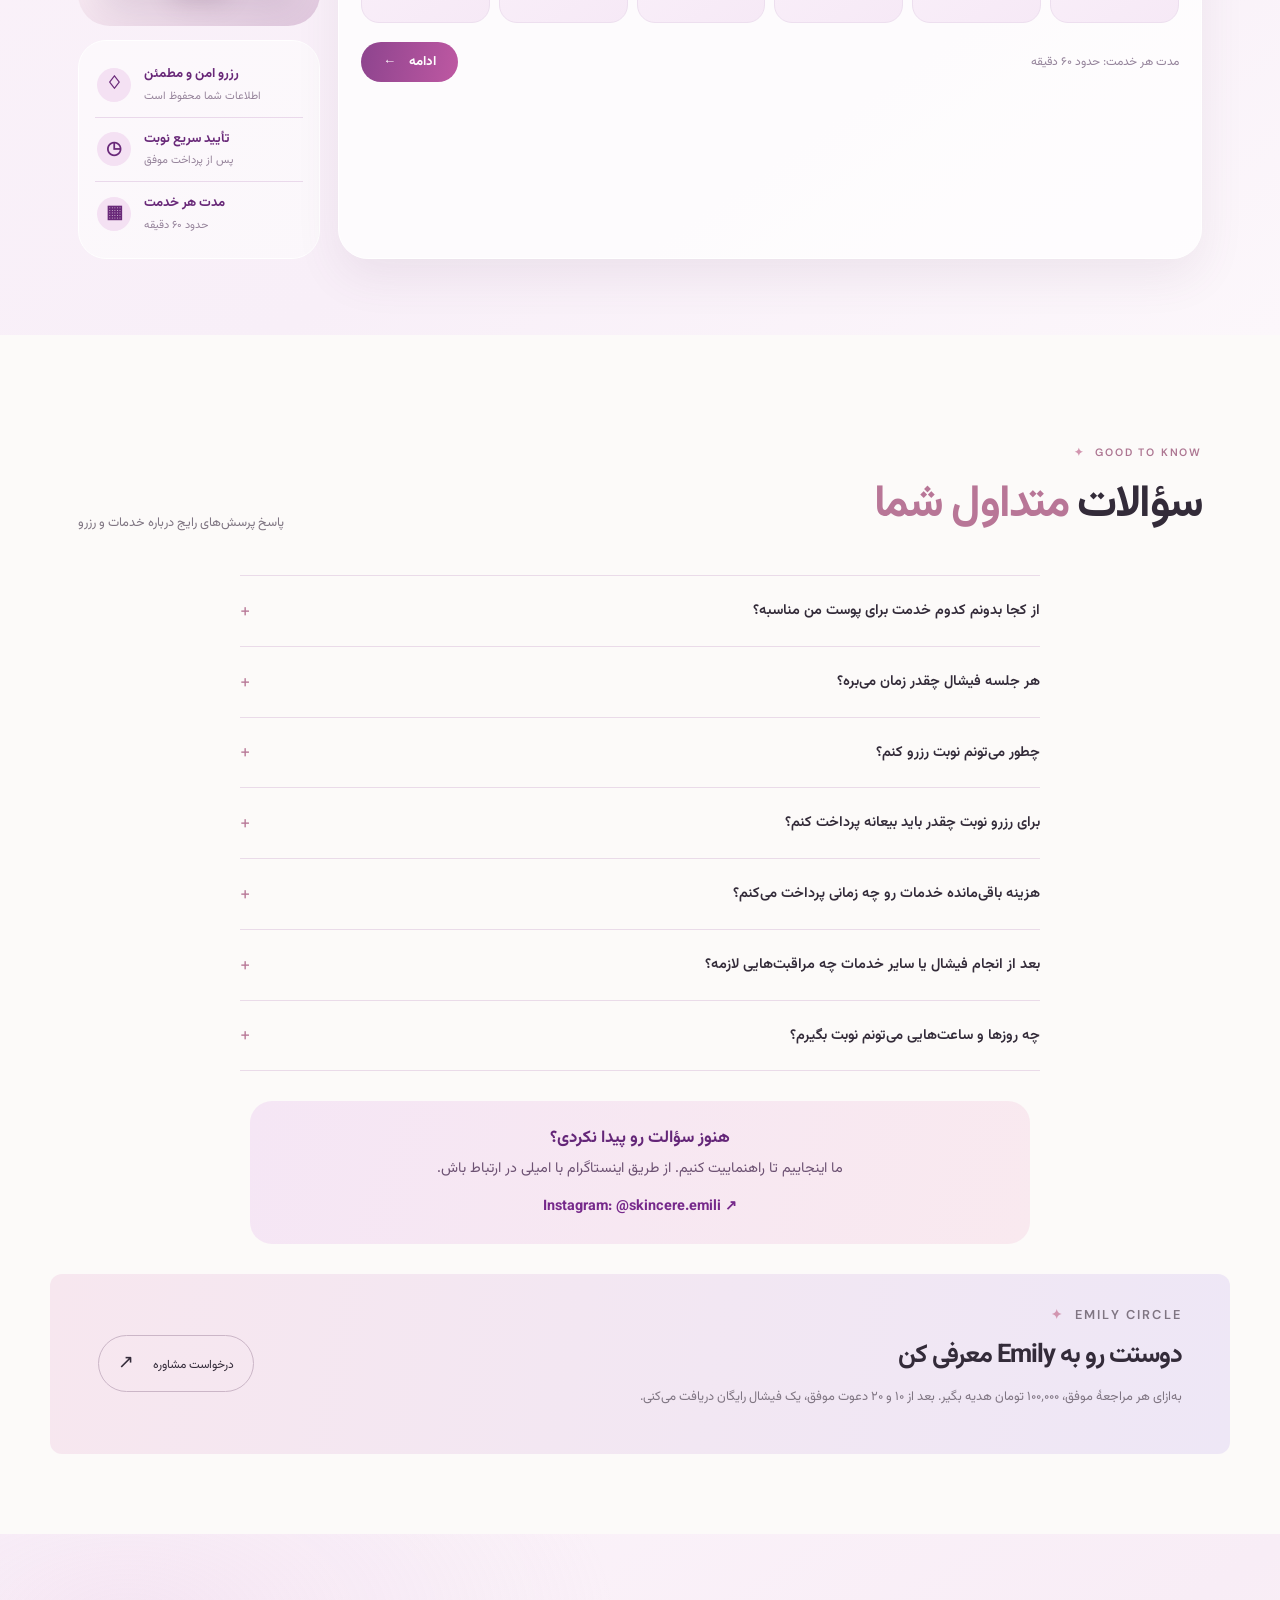
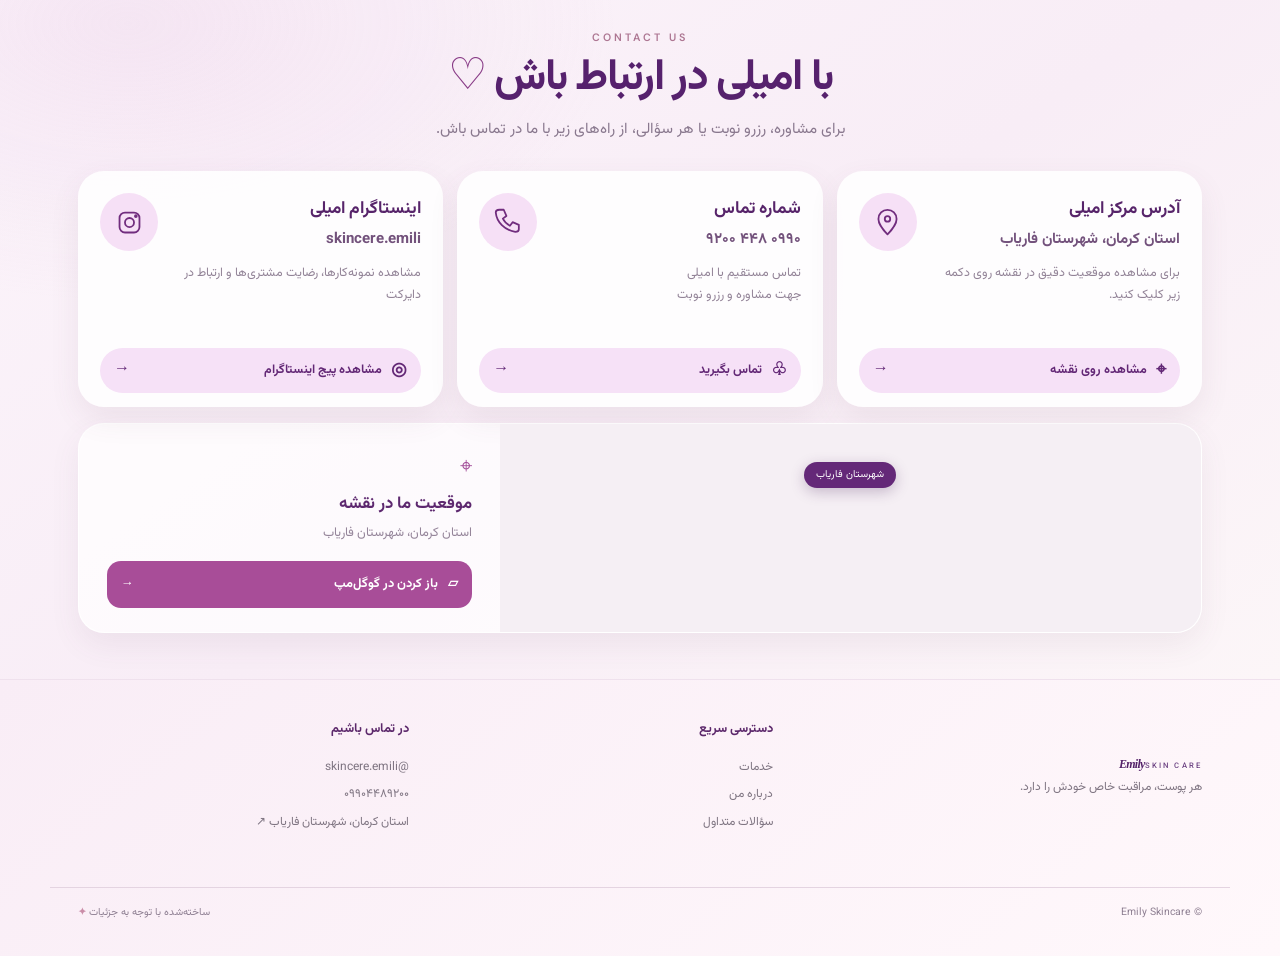
==== commit ebd1bfa9: "Add files via upload" ====
--- a/index.html
+++ b/index.html
@@ -13,39 +13,137 @@
 <body>
   <div class="announcement">برای دریافت مشاوره و هماهنگی نوبت، از طریق اینستاگرام با ما در تماس باشید <span>✦</span></div>
   <header class="site-header" id="top">
-    <a class="brand" href="#top" aria-label="صفحه اصلی Emily Skincare"><span>EMILY</span><small>SKINCARE STUDIO</small></a>
     <button class="menu-toggle" aria-expanded="false" aria-controls="main-nav"><span></span><span></span><span></span><b>منو</b></button>
     <nav id="main-nav" class="main-nav" aria-label="ناوبری اصلی">
-      <a href="#top">خانه</a><a href="#services">خدمات</a><a href="#about">درباره من</a><a href="#work">نمونه‌کارها</a><a href="#testimonials">نظرات مشتریان</a><a href="#booking">رزرو نوبت</a><a href="#contact">تماس با ما</a><a class="nav-cta" href="#booking">رزرو نوبت <span>↗</span></a>
+      <a href="#top">خانه</a><a href="#services">خدمات</a><a href="#about">درباره من</a><a href="#work">نمونه‌کارها</a><a href="#testimonials">نظرات مشتریان</a><a href="#contact">تماس با ما</a>
     </nav>
   </header>
   <main>
-    <section class="hero-reference section-shell" aria-labelledby="hero-title">
-      <div class="hero-reference-top">
-        <button class="hero-menu" type="button" aria-label="باز کردن منو" aria-expanded="false"><span></span><span></span><span></span></button>
+    <section class="exact-hero" aria-labelledby="hero-title">
+      <h1 id="hero-title" class="visually-hidden">با امیلی، پوستت رو خاص‌تر کن!</h1>
+      <p class="visually-hidden">اینجا هر پوست، مراقبت خاص خودش رو داره.</p>
+      <picture><img src="hero-reference-exact.png" alt="امیلی هنگام مراقبت پوست، در فضای صورتی و بنفش سالن با لوگوی Emily Skincare روی دیوار" fetchpriority="high" width="1896" height="830"></picture>
+      <a class="exact-booking" href="#booking" aria-label="رزرو نوبت"></a>
+      <a class="exact-menu" href="#services" aria-label="مشاهده خدمات"></a>
+    </section>
+    <section class="services-showcase section-block" id="services" aria-labelledby="services-title">
+      <div class="services-inner">
+        <header class="services-heading">
+          <p class="services-brand">EMILY SKINCARE</p>
+          <span class="services-flourish" aria-hidden="true">✿</span>
+          <h2 id="services-title">خدمات تخصصی امیلی</h2>
+          <p class="services-subtitle">مراقبت حرفه‌ای، متناسب با نیاز پوستی شما</p>
+          <span class="services-flourish services-flourish-bottom" aria-hidden="true">✿</span>
+        </header>
+        <div class="service-grid">
+          <a class="service-card service-card--hydration reveal" href="services/hydration.html" aria-label="مشاهده جزئیات خدمت آبرسانی پوست">
+            <div class="service-photo crop-hydration" role="img" aria-label="آبرسانی و مراقبت از پوست"></div>
+            <span class="service-icon-badge" aria-hidden="true"><svg viewBox="0 0 32 32"><path d="M16 4C12 10 7 15 7 20a9 9 0 0 0 18 0c0-5-5-10-9-16Z"/><path d="M12 21a4 4 0 0 0 4 4"/></svg></span>
+            <div class="service-copy"><h3>آبرسانی پوست</h3><p>تأمین رطوبت عمیق پوست و تقویت سد دفاعی آن برای پوستی لطیف و شاداب</p><span class="details-button" aria-hidden="true"><svg viewBox="0 0 32 32" aria-hidden="true"><circle cx="16" cy="16" r="13"/><path d="M22 16H10m0 0 5-5m-5 5 5 5"/></svg></span></div>
+          </a>
+          <a class="service-card service-card--acid reveal" href="services/acid-therapy.html" aria-label="مشاهده جزئیات خدمت اسیدتراپی">
+            <div class="service-photo crop-acid" role="img" aria-label="سرم مورد استفاده در اسیدتراپی"></div>
+            <span class="service-icon-badge" aria-hidden="true"><svg viewBox="0 0 32 32"><path d="M16 4C12 10 7 15 7 20a9 9 0 0 0 18 0c0-5-5-10-9-16Z"/><path d="M11 21c1 3 3 4 5 4"/></svg></span>
+            <div class="service-copy"><h3>اسیدتراپی</h3><p>لایه‌برداری کنترل‌شده برای روشن‌شدن پوست و بهبود بافت و لک‌ها</p><span class="details-button" aria-hidden="true"><svg viewBox="0 0 32 32" aria-hidden="true"><circle cx="16" cy="16" r="13"/><path d="M22 16H10m0 0 5-5m-5 5 5 5"/></svg></span></div>
+          </a>
+          <a class="service-card service-card--facial reveal" href="services/facial-cleansing.html" aria-label="مشاهده جزئیات خدمت فیشال تخصصی و پاکسازی">
+            <div class="service-photo crop-facial" role="img" aria-label="پاکسازی و فیشال تخصصی پوست"></div>
+            <span class="service-icon-badge" aria-hidden="true"><svg viewBox="0 0 32 32"><path d="M16 4 18 12 26 14 18 16 16 24 14 16 6 14 14 12Z"/><path d="m25 22 1 3 3 1-3 1-1 3-1-3-3-1 3-1Z"/></svg></span>
+            <div class="service-copy"><h3>فیشال تخصصی و پاکسازی</h3><p>پاکسازی عمیق، حذف آلودگی‌ها و تنظیم چربی پوست برای پوستی سالم و شفاف</p><span class="details-button" aria-hidden="true"><svg viewBox="0 0 32 32" aria-hidden="true"><circle cx="16" cy="16" r="13"/><path d="M22 16H10m0 0 5-5m-5 5 5 5"/></svg></span></div>
+          </a>
+          <a class="service-card service-card--meso reveal" href="services/mesoneedling.html" aria-label="مشاهده جزئیات خدمت مزونیدلینگ">
+            <div class="service-photo crop-meso" role="img" aria-label="محصول مراقبتی مورد استفاده برای مزونیدلینگ"></div>
+            <span class="service-icon-badge" aria-hidden="true"><svg viewBox="0 0 32 32"><path d="M16 4v24M4 16h24M8 8l16 16m0-16L8 24"/><circle cx="16" cy="16" r="4"/></svg></span>
+            <div class="service-copy"><h3>مزونیدلینگ</h3><p>تحریک کلاژن‌سازی و بازسازی پوست برای پوستی جوان‌تر و شاداب‌تر</p><span class="details-button" aria-hidden="true"><svg viewBox="0 0 32 32" aria-hidden="true"><circle cx="16" cy="16" r="13"/><path d="M22 16H10m0 0 5-5m-5 5 5 5"/></svg></span></div>
+          </a>
+          <a class="service-card service-card--algae reveal" href="services/algapil.html" aria-label="مشاهده جزئیات خدمت الگاپیل">
+            <div class="service-photo crop-algae" role="img" aria-label="ماسک جلبک برای مراقبت پوست"></div>
+            <span class="service-icon-badge" aria-hidden="true"><svg viewBox="0 0 32 32"><path d="M16 28V7m0 10C9 18 7 13 7 9c6 0 9 3 9 8Zm0 4c7 0 9-5 9-9-6 0-9 3-9 9Z"/></svg></span>
+            <div class="service-copy"><h3>الگاپیل</h3><p>لایه‌برداری و پاکسازی عمیق با عصاره جلبک دریایی برای پوستی شفاف و یکدست</p><span class="details-button" aria-hidden="true"><svg viewBox="0 0 32 32" aria-hidden="true"><circle cx="16" cy="16" r="13"/><path d="M22 16H10m0 0 5-5m-5 5 5 5"/></svg></span></div>
+          </a>
+          <a class="service-card service-card--acne reveal" href="services/acne-care.html" aria-label="مشاهده جزئیات خدمت درمان جوش و آکنه">
+            <div class="service-photo crop-acne" role="img" aria-label="مراقبت تخصصی از پوست مستعد جوش"></div>
+            <span class="service-icon-badge" aria-hidden="true"><svg viewBox="0 0 32 32"><path d="M16 4a11 11 0 0 0-8 18l-1 5 5-2a11 11 0 1 0 4-21Z"/><path d="M12 14h.1M20 14h.1m-8 5c2 2 5 2 8 0"/></svg></span>
+            <div class="service-copy"><h3>درمان جوش و آکنه</h3><p>کنترل التهاب، کاهش جوش‌های فعال و پیشگیری از بروز مجدد آکنه</p><span class="details-button" aria-hidden="true"><svg viewBox="0 0 32 32" aria-hidden="true"><circle cx="16" cy="16" r="13"/><path d="M22 16H10m0 0 5-5m-5 5 5 5"/></svg></span></div>
+          </a>
+        </div>
       </div>
-      <div class="hero-reference-copy reveal">
-        <p class="hero-wall-logo">Emily <small>SKINCARE</small></p>
-        <h1 id="hero-title">با امیلی،<br><em>پوستت رو خاص‌تر کن!</em></h1>
-        <p class="hero-reference-lead">اینجا هر پوست، مراقبت خاص خودش رو داره.</p>
-        <span class="hero-heart" aria-hidden="true">♡</span>
+    </section>
+    <section class="about-section section-block" id="about" aria-labelledby="about-title">
+      <div class="about-heading reveal"><p class="about-eyebrow">ABOUT ME</p><h2 id="about-title">من کی‌ام؟</h2><span class="about-heading-mark" aria-hidden="true"></span></div>
+      <div class="about-intro-card reveal">
+        <div class="about-photo-wrap"><img class="about-photo" src="about-emily.jpg" alt="امیلی در فضای کارش، با روپوش بنفش و پس‌زمینه‌ی واقعی عکس خودش" loading="lazy" width="945" height="2048"></div>
+        <div class="about-copy">
+          <h3 class="about-greeting">من امیلی‌ام؛ خوشحالم که اینجایی! <span aria-hidden="true">💜</span></h3>
+          <p class="about-lead">من از سال ۹۹ با علاقه به دنیای زیبایی و مراقبت از پوست وارد این مسیر شدم؛ مسیری که هر روز بیشتر بهش علاقه‌مند شدم و تصمیم گرفتم با یادگیری و کسب تجربه، حرفه‌ای‌تر دنبالش کنم.</p>
+          <p class="about-lead">برای من، مراقبت از پوست فقط انجام یک فیشال ساده نیست؛ بلکه شناخت نیازهای هر پوسته. چون باور دارم هیچ دو پوستی کاملاً شبیه هم نیستن و هر پوست به مراقبت مخصوص خودش نیاز داره.</p>
+          <p class="about-lead">با گذراندن دوره‌های آموزشی و کسب تجربه در این زمینه، همیشه تلاشم این بوده که برای هر مراجعه‌کننده، متناسب با نیاز پوستش بهترین مراقبت رو در نظر بگیرم.</p>
+          <p class="about-lead">تا امروز افتخار همراهی بیش از ۵۰۰ مراجعه‌کننده رو داشتم و خوشحالم که می‌تونم در مسیر داشتن پوستی سالم‌تر و شاداب‌تر، همراهت باشم.</p>
+          <p class="about-signoff"><strong>اینجا قراره پوستت رو بیشتر بشناسی و با عشق ازش مراقبت کنی. <span aria-hidden="true">🌸</span></strong></p>
+        </div>
       </div>
-      <div class="hero-reference-portrait reveal">
-        <img src="emily.jpg.jpg" alt="پرترهٔ امیلی با لباس و سربند بنفش" />
+    </section>
+    <section class="section-shell section-block" id="work"><div class="section-heading reveal"><div><p class="eyebrow">REAL SKIN, REAL STORIES <span>✦</span></p><h2>نمونه‌کارها، <em>با اجازه شما.</em></h2></div><p>برای حفظ حریم خصوصی، تصاویر واقعی فقط با رضایت صاحب تصویر منتشر می‌شوند.</p></div><div class="work-gallery reveal" aria-label="نمونه‌های مراقبت پوست">
+      <article class="work-sample work-sample--acne" role="img" aria-label="درمان جوش و جای جوش؛ برچسب‌های قبل و بعد اصلاح شده‌اند"></article>
+      <article class="work-sample work-sample--cleansing" role="img" aria-label="پاکسازی عمیق پوست؛ کاهش منافذ و آلودگی‌ها"></article>
+      <article class="work-sample work-sample--facial" role="img" aria-label="فیشال تخصصی؛ کاهش قرمزی و شفاف‌تر شدن پوست"></article>
+    </div></section>
+    <section class="testimonials section-block" id="testimonials"><div class="section-shell"><div class="section-heading reveal"><div><p class="eyebrow">KIND WORDS <span>✦</span></p><h2>از زبان <em>شما</em></h2></div><p>تجربه‌ی همراهان امیلی از خدمات مراقبت پوست</p></div><div class="testimonial-grid" role="region" aria-label="کارت‌های رضایت مشتریان؛ برای دیدن همه کارت‌ها افقی بکشید" tabindex="0">
+      <article class="testimonial-card testimonial-sprite review-facial" role="img" aria-label="پنج ستاره؛ نظر درباره فیشال تخصصی و پاکسازی: بعد از فیشال پوستم خیلی تمیز و شفاف شده، حس سبکی و تازگی دارم. ممنون از مراقبت عالیتون."></article>
+      <article class="testimonial-card testimonial-sprite review-acid" role="img" aria-label="پنج ستاره؛ نظر درباره اسیدتراپی: پوستم یکدست‌تر و روشن‌تر شده و لک‌هایم کم‌رنگ‌تر شده‌اند."></article>
+      <article class="testimonial-card testimonial-sprite review-hydration" role="img" aria-label="پنج ستاره؛ نظر درباره آبرسانی: پوستم آبرسانی شده و حالت کشیدگی ندارد، لطیف‌تر و شاداب‌تر شده."></article>
+      <article class="testimonial-card testimonial-sprite review-acne" role="img" aria-label="پنج ستاره؛ نظر درباره درمان جوش و آکنه: جوش‌هایم بهتر شده‌اند و پوستم آرام‌تر شده، راهنمایی‌ها مؤثر بوده‌اند."></article>
+      <article class="testimonial-card testimonial-sprite review-algae" role="img" aria-label="پنج ستاره؛ نظر درباره الگاپیل: پوستم شفاف و نرم شده و نتیجه برایم شگفت‌انگیز بوده."></article>
+      <article class="testimonial-card testimonial-sprite review-meso" role="img" aria-label="پنج ستاره؛ نظر درباره مزونیدلینگ: تفاوت را حس می‌کنم و پوستم شاداب‌تر شده."></article>
+    </div></div></section>
+    <section class="booking booking-wizard-section section-block" id="booking" aria-labelledby="booking-title">
+      <div class="section-shell">
+        <header class="booking-heading reveal"><p class="services-brand">EMILY SKINCARE</p><h2 id="booking-title">رزرو نوبت با امیلی</h2><p>در چند قدم ساده، وقت مراقبت از پوستت رو انتخاب کن <span aria-hidden="true">💗</span></p></header>
+        <div class="booking-layout">
+          <aside class="booking-aside reveal"><div class="booking-aside-art" aria-hidden="true"><span class="booking-brand-script">Emily</span><span class="booking-bottle"><i></i></span><span class="booking-leaf booking-leaf-one">❧</span><span class="booking-leaf booking-leaf-two">❧</span></div><div class="booking-trust"><p><b>♢</b><span><strong>رزرو امن و مطمئن</strong><small>اطلاعات شما محفوظ است</small></span></p><p><b>◷</b><span><strong>تأیید سریع نوبت</strong><small>پس از پرداخت موفق</small></span></p><p><b>▦</b><span><strong>مدت هر خدمت</strong><small>حدود ۶۰ دقیقه</small></span></p></div></aside>
+          <div class="booking-main reveal">
+            <ol class="booking-steps" aria-label="مراحل رزرو"><li class="active" data-step-indicator="1"><span>۱</span><b>انتخاب خدمت</b></li><li data-step-indicator="2"><span>۲</span><b>انتخاب تاریخ</b></li><li data-step-indicator="3"><span>۳</span><b>انتخاب ساعت</b></li><li data-step-indicator="4"><span>۴</span><b>اطلاعات شما</b></li><li data-step-indicator="5"><span>۵</span><b>پرداخت بیعانه</b></li></ol>
+            <form id="booking-wizard" novalidate>
+              <section class="booking-step-panel active" data-step="1" aria-labelledby="booking-services-title"><div class="booking-panel-heading"><span class="step-bubble">۱</span><div><h3 id="booking-services-title">انتخاب خدمت</h3><p>خدمتی که می‌خواهی رزرو کنی را انتخاب کن</p></div></div><div class="booking-service-options">
+                <button type="button" class="booking-service-option" data-service="facial" data-service-name="فیشال تخصصی و پاکسازی"><span>✿</span><b>فیشال تخصصی</b><small>و پاکسازی پوست</small></button>
+                <button type="button" class="booking-service-option" data-service="hydration" data-service-name="آبرسانی پوست"><span>◉</span><b>آبرسانی</b><small>پوست</small></button>
+                <button type="button" class="booking-service-option" data-service="acid" data-service-name="اسیدتراپی"><span>♙</span><b>اسیدتراپی</b><small>مراقبت کنترل‌شده</small></button>
+                <button type="button" class="booking-service-option" data-service="acne" data-service-name="درمان جوش و آکنه"><span>⌁</span><b>درمان جوش</b><small>و آکنه</small></button>
+                <button type="button" class="booking-service-option" data-service="algapil" data-service-name="الگاپیل"><span>❧</span><b>الگاپیل</b><small>مراقبت با جلبک</small></button>
+                <button type="button" class="booking-service-option" data-service="mesoneedling" data-service-name="مزونیدلینگ"><span>✣</span><b>مزونیدلینگ</b><small>مراقبت تخصصی</small></button>
+              </div><div class="booking-step-actions"><span class="booking-duration">مدت هر خدمت: حدود ۶۰ دقیقه</span><button type="button" class="booking-next" data-next>ادامه <span>←</span></button></div></section>
+              <section class="booking-step-panel" data-step="2" aria-labelledby="booking-date-title" hidden><div class="booking-panel-heading"><span class="step-bubble">۲</span><div><h3 id="booking-date-title">انتخاب تاریخ</h3><p>روز موردنظرت را از تقویم شمسی انتخاب کن</p></div></div><div class="jalali-calendar"><div class="calendar-toolbar"><button type="button" data-calendar-prev aria-label="ماه قبل">‹</button><strong id="jalali-month-label"></strong><button type="button" data-calendar-next aria-label="ماه بعد">›</button></div><div class="calendar-weekdays" aria-hidden="true"><span>ش</span><span>ی</span><span>د</span><span>س</span><span>چ</span><span>پ</span><span>ج</span></div><div class="calendar-days" id="jalali-calendar-days" role="group" aria-label="انتخاب روز"></div></div><p class="booking-inline-message" id="calendar-message" aria-live="polite">روزهای گذشته و جمعه‌ها قابل انتخاب نیستند.</p><div class="booking-step-actions"><button type="button" class="booking-back" data-back>مرحله قبل</button><button type="button" class="booking-next" data-next>ادامه <span>←</span></button></div></section>
+              <section class="booking-step-panel" data-step="3" aria-labelledby="booking-time-title" hidden><div class="booking-panel-heading"><span class="step-bubble">۳</span><div><h3 id="booking-time-title">انتخاب ساعت</h3><p>فقط ساعت‌های آزاد در این بخش نمایش داده می‌شوند</p></div></div><div class="available-times" id="available-times" aria-live="polite"><p class="booking-api-note">برای بررسی ساعت‌های آزاد، سامانه‌ی رزرو باید به تقویم نوبت‌ها وصل باشد. هنوز ساعتی رزرو نشده است.</p></div><div class="booking-step-actions"><button type="button" class="booking-back" data-back>مرحله قبل</button><button type="button" class="booking-next" data-next>ادامه <span>←</span></button></div></section>
+              <section class="booking-step-panel" data-step="4" aria-labelledby="booking-details-title" hidden><div class="booking-panel-heading"><span class="step-bubble">۴</span><div><h3 id="booking-details-title">اطلاعات شما</h3><p>برای نهایی کردن نوبت، اطلاعاتت را وارد کن</p></div></div><div class="booking-fields"><label>نام و نام خانوادگی<input name="name" autocomplete="name" required placeholder="نام شما" /></label><label>شماره موبایل<input name="phone" type="tel" inputmode="tel" autocomplete="tel" required pattern="[0-9۰-۹٠-٩+() -]{10,18}" placeholder="۰۹۱۲۳۴۵۶۷۸۹" /></label></div><div class="booking-step-actions"><button type="button" class="booking-back" data-back>مرحله قبل</button><button type="button" class="booking-next" data-next>ادامه <span>←</span></button></div></section>
+              <section class="booking-step-panel" data-step="5" aria-labelledby="booking-payment-title" hidden><div class="booking-panel-heading"><span class="step-bubble">۵</span><div><h3 id="booking-payment-title">پرداخت بیعانه</h3><p>با پرداخت موفق، درخواست برای تأیید نوبت به سامانه ارسال می‌شود</p></div></div><div class="booking-summary" id="booking-summary"></div><div class="deposit-box"><span>مبلغ بیعانه</span><strong>۲۰۰٬۰۰۰ تومان</strong></div><p class="booking-inline-message" id="booking-submit-message" role="status">درگاه پرداخت و سامانه‌ی ثبت نوبت هنوز به این سایت متصل نشده‌اند؛ پرداخت یا ثبت نمایشی انجام نمی‌شود.</p><div class="booking-step-actions"><button type="button" class="booking-back" data-back>مرحله قبل</button><button type="submit" class="booking-pay">پرداخت و ثبت نوبت <span>←</span></button></div></section>
+            </form>
+          </div>
+        </div>
       </div>
-      <a class="hero-reference-booking" href="#booking"><span class="calendar-mark" aria-hidden="true">▣</span><b>رزرو نوبت</b><span class="arrow-mark" aria-hidden="true">›</span></a>
-      <a class="hero-scroll" href="#services" aria-label="رفتن به خدمات">⌄</a>
     </section>
-    <section class="trust-strip"><div><strong>+۵۰۰</strong><span>مراجعه‌کننده</span></div><i></i><div><strong>از ۱۳۹۹</strong><span>در مسیر مراقبت از پوست</span></div><i></i><div><strong>هر پوست</strong><span>داستان خودش را دارد</span></div></section>
-    <section class="section-shell section-block" id="services"><div class="section-heading reveal"><div><p class="eyebrow">خدمات ما <span>✦</span></p><h2>مراقبت تخصصی، برای پوست سالم و زیبا</h2></div><p>خدمات متناسب با نیاز پوست شما، با محصولات حرفه‌ای و تکنیک‌های به‌روز.</p></div><div class="service-tabs" role="tablist" aria-label="دسته‌بندی خدمات"><button class="active" role="tab" aria-selected="true" data-group="women">خدمات بانوان</button><button role="tab" aria-selected="false" data-group="men">خدمات آقایان</button></div><div class="service-grid" data-panel="women"><article class="service-card featured reveal"><span class="service-number">۰۱</span><div class="service-icon">◌</div><h3>اسیدتراپی</h3><p>لایه‌برداری تخصصی برای تجدید و شفافیت پوست</p><button class="details-button" data-service="اسیدتراپی">جزئیات خدمت <span>↗</span></button></article><article class="service-card reveal"><span class="service-number">۰۲</span><div class="service-icon">⌁</div><h3>آبرسانی</h3><p>بازگرداندن لطافت و شادابی به پوست</p><button class="details-button" data-service="آبرسانی">جزئیات خدمت <span>↗</span></button></article><article class="service-card reveal"><span class="service-number">۰۳</span><div class="service-icon">✧</div><h3>درمان جوش و آکنه</h3><p>کنترل و بهبود جوش‌ها و پیشگیری از بروز مجدد</p><button class="details-button" data-service="درمان جوش و آکنه">جزئیات خدمت <span>↗</span></button></article><article class="service-card reveal"><span class="service-number">۰۴</span><div class="service-icon">◒</div><h3>الگاپیل</h3><p>پاکسازی عمیق و بازسازی پوست با عصاره جلبک دریایی</p><button class="details-button" data-service="الگاپیل">جزئیات خدمت <span>↗</span></button></article><article class="service-card reveal"><span class="service-number">۰۵</span><div class="service-icon">⁙</div><h3>مزونیدلینگ</h3><p>تحریک کلاژن‌سازی برای پوستی جوان‌تر و شفاف‌تر</p><button class="details-button" data-service="مزونیدلینگ">جزئیات خدمت <span>↗</span></button></article></div><div class="service-note" data-panel="men"><span>به‌زودی</span><p>فهرست خدمات آقایان پس از نهایی‌شدن پروتکل‌ها و محتوای تأییدشده در همین بخش قرار می‌گیرد.</p><a href="#booking">درخواست مشاوره <span>↗</span></a></div></section>
-    <section class="about section-shell section-block" id="about"><div class="about-media reveal"><div class="image-placeholder about-placeholder"><span class="placeholder-icon">✦</span><strong>تصویر واقعی امیلی</strong><small>جایگزین تصویر تأییدشده</small></div><div class="client-badge"><strong>+۵۰۰</strong><span>مراجعه‌کننده</span></div></div><div class="about-copy reveal"><p class="eyebrow">A LITTLE ABOUT ME <span>✦</span></p><h2>من کی‌ام؟</h2><p class="lead">سلام، من امیلی‌ام! ♡</p><p>من امیلی‌ام؛ اسکین‌تراپیست و متخصص مراقبت از پوست. از سال ۹۹ در زمینه فیشال و مراقبت تخصصی پوست فعالیت می‌کنم و هدفم اینه که هر مراجعه‌کننده با حس بهتر و پوستی سالم‌تر از اینجا بره.</p><button class="outline-button" id="bio-toggle" aria-expanded="false">بیشتر درباره من <span>+</span></button><div class="bio-extra" hidden>اینجا متن تکمیلی درباره مسیر حرفه‌ای و رویکرد امیلی، پس از تأیید نهایی، اضافه می‌شود.</div></div></section>
-    <section class="section-shell section-block" id="work"><div class="section-heading reveal"><div><p class="eyebrow">REAL SKIN, REAL STORIES <span>✦</span></p><h2>نمونه‌کارها، <em>با اجازه شما.</em></h2></div><p>برای حفظ حریم خصوصی، تصاویر واقعی فقط با رضایت صاحب تصویر منتشر می‌شوند.</p></div><div class="work-grid"><article class="work-card image-placeholder reveal"><span class="placeholder-icon">◌</span><strong>نمونه قبل و بعد</strong><small>جایگزین تصویر مجاز و تأییدشده</small><em>نمونه ۰۱</em></article><article class="work-card image-placeholder reveal"><span class="placeholder-icon">◌</span><strong>نمونه قبل و بعد</strong><small>جایگزین تصویر مجاز و تأییدشده</small><em>نمونه ۰۲</em></article><article class="work-card image-placeholder reveal"><span class="placeholder-icon">◌</span><strong>نمونه قبل و بعد</strong><small>جایگزین تصویر مجاز و تأییدشده</small><em>نمونه ۰۳</em></article></div></section>
-    <section class="testimonials section-block" id="testimonials"><div class="section-shell"><div class="section-heading reveal"><div><p class="eyebrow">KIND WORDS <span>✦</span></p><h2>از زبان <em>شما</em></h2></div><p>نظرات واقعی پس از دریافت متن و اجازه انتشار در این بخش قرار می‌گیرند.</p></div><div class="testimonial-grid"><article class="testimonial-card reveal"><span>“</span><p>متن نظر واقعی مشتری پس از تأیید و حذف اطلاعات هویتی اینجا قرار می‌گیرد.</p><small>مراجعه‌کننده امیلی</small></article><article class="testimonial-card featured-testimonial reveal"><span>“</span><p>تجربه شما، با حفظ معنای اصلی و بدون وعده یا امتیاز ساختگی، روایت می‌شود.</p><small>مراجعه‌کننده امیلی</small></article><article class="testimonial-card reveal"><span>“</span><p>این جایگاه برای یک نظر واقعی و قابل انتشار از تجربه مراقبت پوست آماده است.</p><small>مراجعه‌کننده امیلی</small></article></div></div></section>
-    <section class="section-shell section-block faq-section" id="faq"><div class="section-heading reveal"><div><p class="eyebrow">GOOD TO KNOW <span>✦</span></p><h2>پرسش‌های <em>متداول</em></h2></div><p>پاسخ‌های تکمیلی پس از تأیید پروتکل خدمات به‌روزرسانی می‌شوند.</p></div><div class="faq-list"><details open class="reveal"><summary>چطور برای نوبت هماهنگ کنم؟ <span>+</span></summary><p>برای هماهنگی نوبت از طریق اینستاگرام پیام بدهید. دکمه‌های تماس به کانال‌های واقعی متصل هستند.</p></details><details class="reveal"><summary>آیا خدمات برای آقایان هم ارائه می‌شود؟ <span>+</span></summary><p>دسته‌بندی خدمات آقایان در حال تکمیل است و پس از تأیید فهرست نهایی اعلام می‌شود.</p></details><details class="reveal"><summary>قبل از انتخاب خدمت چه کاری لازم است؟ <span>+</span></summary><p>تناسب خدمت با شرایط پوست در مشاوره بررسی می‌شود. متن دقیق مراقبت‌های قبل و بعد پس از تأیید درج خواهد شد.</p></details><details class="reveal"><summary>آیا تصاویر نمونه‌کارها واقعی هستند؟ <span>+</span></summary><p>در نسخه فعلی تصاویر نمونه‌کار placeholder هستند. انتشار هر تصویر واقعی به رضایت صاحب تصویر نیاز دارد.</p></details></div></section>
-    <section class="booking section-shell" id="booking"><div class="booking-inner reveal"><div><p class="eyebrow">YOUR SKIN, YOUR RHYTHM <span>✦</span></p><h2>وقتشه کمی<br><em>برای خودت</em> وقت بذاری.</h2><p>برای قطعی شدن رزرو، پرداخت بیعانهٔ ۲۰۰٬۰۰۰ تومان الزامی است.</p></div><form class="booking-form" id="booking-form"><label>نام و نام خانوادگی<input name="name" required placeholder="نام شما" /></label><label>شماره موبایل<input name="phone" type="tel" required placeholder="۰۹۰۰۰۰۰۰۰۰۰" /></label><label>انتخاب خدمت<select name="service" required><option value="">انتخاب کنید</option><option>اسیدتراپی</option><option>آبرسانی پوست</option><option>درمان جوش و آکنه</option><option>الگاپیل</option><option>مزونیدلینگ</option></select></label><label>تاریخ<input name="date" type="date" required /></label><label>ساعت<select name="time" required><option value="">انتخاب کنید</option><option>۰۹:۰۰ تا ۱۰:۰۰</option><option>۱۰:۰۰ تا ۱۱:۰۰</option><option>۱۶:۰۰ تا ۱۷:۰۰</option><option>۱۷:۰۰ تا ۱۸:۰۰</option><option>۱۸:۰۰ تا ۱۹:۰۰</option><option>۱۹:۰۰ تا ۲۰:۰۰</option></select></label><button class="button button-primary" type="submit">ادامهٔ رزرو و پرداخت بیعانه ↗</button><p class="form-message" id="form-message" role="status"></p></form></div></section><section class="referral section-shell" id="referral"><div><p class="eyebrow">EMILY CIRCLE <span>✦</span></p><h2>دوستت رو به Emily معرفی کن</h2><p>به‌ازای هر مراجعهٔ موفق، ۱۰۰٬۰۰۰ تومان هدیه بگیر. بعد از ۱۰ و ۲۰ دعوت موفق، یک فیشال رایگان دریافت می‌کنی.</p></div><a class="outline-button" href="#booking">درخواست مشاوره <span>↗</span></a></section>
+    <section class="section-shell section-block faq-section" id="faq"><div class="section-heading reveal"><div><p class="eyebrow">GOOD TO KNOW <span>✦</span></p><h2>سؤالات <em>متداول شما</em></h2></div><p>پاسخ پرسش‌های رایج درباره خدمات و رزرو</p></div><div class="faq-list">
+      <details class="reveal" name="emily-faq"><summary>از کجا بدونم کدوم خدمت برای پوست من مناسبه؟ <span>+</span></summary><p>هر پوستی نیازهای خاص خودش رو داره. قبل از انتخاب خدمت، می‌تونی با امیلی درباره نوع پوست و نیازهاش مشورت کنی تا مناسب‌ترین روش مراقبت رو انتخاب کنی.</p></details>
+      <details class="reveal" name="emily-faq"><summary>هر جلسه فیشال چقدر زمان می‌بره؟ <span>+</span></summary><p>مدت زمان هر جلسه خدمات امیلی حدود یک ساعته تا فرصت کافی برای انجام مراحل مراقبت از پوست وجود داشته باشه.</p></details>
+      <details class="reveal" name="emily-faq"><summary>چطور می‌تونم نوبت رزرو کنم؟ <span>+</span></summary><p>از بخش رزرو نوبت، خدمت موردنظرت رو انتخاب کن و زمان دلخواهت رو ببین. ثبت نهایی نوبت و پرداخت آنلاین هنوز فعال نیست؛ برای هماهنگی قطعی از طریق اینستاگرام به امیلی پیام بده.</p></details>
+      <details class="reveal" name="emily-faq"><summary>برای رزرو نوبت چقدر باید بیعانه پرداخت کنم؟ <span>+</span></summary><p>بیعانه رزرو ۲۰۰ هزار تومان است. پرداخت آنلاین در سایت هنوز فعال نیست؛ برای هماهنگی و روش پرداخت با امیلی در اینستاگرام در ارتباط باش.</p></details>
+      <details class="reveal" name="emily-faq"><summary>هزینه باقی‌مانده خدمات رو چه زمانی پرداخت می‌کنم؟ <span>+</span></summary><p>بعد از انجام خدمت، هزینه نهایی مشخص می‌شه و باقی‌مانده مبلغ طبق روش پرداختی که با امیلی هماهنگ کردی تسویه می‌شه.</p></details>
+      <details class="reveal" name="emily-faq"><summary>بعد از انجام فیشال یا سایر خدمات چه مراقبت‌هایی لازمه؟ <span>+</span></summary><p>هر خدمت مراقبت‌های مخصوص خودش رو داره. بعد از انجام کار، راهنمایی‌های لازم درباره مراقبت‌های بعد از خدمت بهت داده می‌شه تا بهتر از پوستت مراقبت کنی.</p></details>
+      <details class="reveal" name="emily-faq"><summary>چه روزها و ساعت‌هایی می‌تونم نوبت بگیرم؟ <span>+</span></summary><p>امیلی از شنبه تا پنجشنبه در دو بازه زمانی پذیرای شماست:<br>صبح: ۹ تا ۱۲<br>عصر: ۱۶ تا ۲۰<br>برای هماهنگی زمان در دسترس، از طریق اینستاگرام پیام بده.</p></details>
+    </div><div class="faq-contact reveal"><p><strong>هنوز سؤالت رو پیدا نکردی؟</strong><br>ما اینجاییم تا راهنماییت کنیم. از طریق اینستاگرام با امیلی در ارتباط باش.</p><a href="https://www.instagram.com/skincere.emili/" target="_blank" rel="noreferrer">Instagram: @skincere.emili ↗</a></div></section>
+    <section class="referral section-shell" id="referral"><div><p class="eyebrow">EMILY CIRCLE <span>✦</span></p><h2>دوستت رو به Emily معرفی کن</h2><p>به‌ازای هر مراجعهٔ موفق، ۱۰۰٬۰۰۰ تومان هدیه بگیر. بعد از ۱۰ و ۲۰ دعوت موفق، یک فیشال رایگان دریافت می‌کنی.</p></div><a class="outline-button" href="#booking">درخواست مشاوره <span>↗</span></a></section>
+    <section class="contact-section section-block" id="contact" aria-labelledby="contact-title">
+      <div class="section-shell">
+        <header class="contact-heading reveal"><p class="eyebrow">CONTACT US</p><h2 id="contact-title">با امیلی در ارتباط باش <span aria-hidden="true">♡</span></h2><p>برای مشاوره، رزرو نوبت یا هر سؤالی، از راه‌های زیر با ما در تماس باش.</p></header>
+        <div class="contact-cards">
+          <article class="contact-card reveal"><span class="contact-icon" aria-hidden="true"><svg viewBox="0 0 32 32"><rect x="5" y="5" width="22" height="22" rx="6"/><circle cx="16" cy="16" r="5"/><circle cx="23" cy="9" r="1"/></svg></span><div class="contact-card-copy"><h3>اینستاگرام امیلی</h3><p class="contact-card-value">skincere.emili</p><p>مشاهده نمونه‌کارها، رضایت مشتری‌ها و ارتباط در دایرکت</p></div><a class="contact-card-link" href="https://www.instagram.com/skincere.emili/" target="_blank" rel="noreferrer"><span>◎</span> مشاهده پیج اینستاگرام <b>→</b></a></article>
+          <article class="contact-card reveal"><span class="contact-icon" aria-hidden="true"><svg viewBox="0 0 32 32"><path d="M8 4h5l3 7-4 3c2 4 4 6 8 8l3-4 7 3v5c0 2-2 3-4 3C14 27 5 18 4 7c0-2 2-3 4-3Z" transform="translate(-2 -2) scale(.98)"/></svg></span><div class="contact-card-copy"><h3>شماره تماس</h3><a class="contact-card-value" href="tel:09904489200">۰۹۹۰ ۴۴۸ ۹۲۰۰</a><p>تماس مستقیم با امیلی<br>جهت مشاوره و رزرو نوبت</p></div><a class="contact-card-link" href="tel:09904489200"><span>♧</span> تماس بگیرید <b>→</b></a></article>
+          <article class="contact-card reveal"><span class="contact-icon" aria-hidden="true"><svg viewBox="0 0 32 32"><path d="M16 29s10-10 10-17a10 10 0 1 0-20 0c0 7 10 17 10 17Z"/><circle cx="16" cy="12" r="3"/></svg></span><div class="contact-card-copy"><h3>آدرس مرکز امیلی</h3><p class="contact-card-value">استان کرمان، شهرستان فاریاب</p><p>برای مشاهده موقعیت دقیق در نقشه روی دکمه زیر کلیک کنید.</p></div><a class="contact-card-link" href="https://www.google.com/maps/search/?api=1&amp;query=Faryab%2C%20Kerman" target="_blank" rel="noreferrer"><span>⌖</span> مشاهده روی نقشه <b>→</b></a></article>
+        </div>
+        <div class="contact-map reveal"><div class="contact-map-copy"><span class="map-pin" aria-hidden="true">⌖</span><h3>موقعیت ما در نقشه</h3><p>استان کرمان، شهرستان فاریاب</p><a class="map-open" href="https://www.google.com/maps/search/?api=1&amp;query=Faryab%2C%20Kerman" target="_blank" rel="noreferrer"><span>▱</span> باز کردن در گوگل‌مپ <b>→</b></a></div><div class="contact-map-frame"><iframe title="نقشه شهرستان فاریاب در استان کرمان" src="https://maps.google.com/maps?q=Faryab%2C%20Kerman%2C%20Iran&amp;z=10&amp;output=embed" loading="lazy" referrerpolicy="no-referrer-when-downgrade"></iframe><span class="map-label">شهرستان فاریاب</span></div></div>
+      </div>
+    </section>
   </main>
-  <footer class="site-footer" id="contact"><div class="section-shell footer-grid"><div><a class="brand footer-brand" href="#top"><span>EMILY</span><small>SKINCARE STUDIO</small></a><p>هر پوست، مراقبت خاص خودش را دارد.</p></div><div><h3>دسترسی سریع</h3><a href="#services">خدمات</a><a href="#about">درباره من</a><a href="#faq">سؤالات متداول</a></div><div><h3>در تماس باشیم</h3><a href="https://www.instagram.com/skincere.emili/" target="_blank" rel="noreferrer">@skincere.emili</a><a href="tel:09904489200">۰۹۹۰۴۴۸۹۲۰۰</a><a href="https://www.google.com/maps/search/?api=1&query=Faryab%2C%20Kerman" target="_blank" rel="noreferrer">استان کرمان، شهرستان فاریاب ↗</a></div></div><div class="footer-bottom section-shell"><span>© Emily Skincare</span><span>ساخته‌شده با توجه به جزئیات <b>✦</b></span></div></footer>
-  <dialog class="service-dialog" id="service-dialog"><button class="dialog-close" aria-label="بستن">×</button><p class="eyebrow">SERVICE DETAILS <span>✦</span></p><h2 id="dialog-title">جزئیات خدمت</h2><div class="dialog-content"><h3>آشنایی با این روش</h3><p>توضیحات این خدمت پس از تأیید نهایی پروتکل و محتوای تخصصی تکمیل می‌شود.</p><h3>مراقبت‌های بعد از انجام</h3><p>راهنمای اختصاصی متناسب با خدمت، پیش از انتشار بررسی و تأیید خواهد شد.</p><h3>نکات مهم قبل از رزرو</h3><p>شرایط پوست در مشاوره بررسی می‌شود؛ برای هماهنگی با امیلی در تماس باشید.</p></div><a class="button button-primary" href="#booking">درخواست مشاوره ↗</a></dialog>
+  <footer class="site-footer"><div class="section-shell footer-grid"><div><a class="brand footer-brand" href="#top"><span>Emily</span><small>SKIN CARE</small></a><p>هر پوست، مراقبت خاص خودش را دارد.</p></div><div><h3>دسترسی سریع</h3><a href="#services">خدمات</a><a href="#about">درباره من</a><a href="#faq">سؤالات متداول</a></div><div><h3>در تماس باشیم</h3><a href="https://www.instagram.com/skincere.emili/" target="_blank" rel="noreferrer">@skincere.emili</a><a href="tel:09904489200">۰۹۹۰۴۴۸۹۲۰۰</a><a href="https://www.google.com/maps/search/?api=1&query=Faryab%2C%20Kerman" target="_blank" rel="noreferrer">استان کرمان، شهرستان فاریاب ↗</a></div></div><div class="footer-bottom section-shell"><span>© Emily Skincare</span><span>ساخته‌شده با توجه به جزئیات <b>✦</b></span></div></footer>
   <script src="script.js"></script>
 </body>
 </html>
--- a/styles.css
+++ b/styles.css
@@ -17,3 +17,333 @@
 @media(max-width:850px){.hero-reference{min-height:760px;text-align:center;padding-top:24px}.hero-reference-top{top:18px;right:18px}.hero-reference-copy{width:100%;padding:70px 12px 285px}.hero-wall-logo{font-size:2rem;margin-bottom:1.3rem}.hero-reference-copy h1{font-size:clamp(2.2rem,10vw,3.8rem)}.hero-reference-lead{font-size:1rem}.hero-reference-portrait{right:-7%;bottom:-65px;width:114%;height:420px;border-radius:48% 48% 0 0}.hero-reference-portrait img{object-position:center 18%;transform:scale(1.15)}.hero-reference-portrait:before{left:16%;top:15%;font-size:2.2rem}.hero-reference-booking{left:50%;bottom:58px;width:calc(100% - 44px);font-size:1.1rem}.hero-reference-booking:hover{transform:translateX(-50%) translateY(-4px)}.hero-scroll{display:block}}
 
 .booking-form{display:grid;grid-template-columns:1fr 1fr;gap:.8rem}.booking-form label{font-size:.7rem;color:#6f6070;display:flex;flex-direction:column;gap:.25rem}.booking-form input,.booking-form select{border:1px solid #ddc9dc;border-radius:10px;background:#fff;padding:.7rem;font:inherit;font-size:.75rem;color:var(--ink);outline-color:#bd7ea7}.booking-form button{border:0;grid-column:1/-1;justify-content:center;cursor:pointer;margin-top:.3rem}.form-message{grid-column:1/-1;color:#7d3678;font-size:.72rem;margin:0}.referral{display:flex;align-items:center;justify-content:space-between;gap:2rem;background:linear-gradient(100deg,#f7e7ef,#eee7f6);border-radius:12px;padding:2rem 3rem;margin-bottom:80px}.referral h2{font-size:1.6rem}.referral p{max-width:650px;color:var(--muted);font-size:.8rem}.referral .outline-button{white-space:nowrap;margin:0}@media(max-width:850px){.booking-form{grid-template-columns:1fr}.booking-form button,.form-message{grid-column:auto}.referral{display:block;padding:1.6rem;margin-left:20px;margin-right:20px}.referral .outline-button{display:inline-flex;margin-top:1rem}.main-nav{max-height:80vh;overflow:auto}}
+
+/* Reference hero: copy right, Emily left; stacked on phones. */
+.announcement{display:none}
+.site-header{height:78px;color:#49206a}.brand{color:#562477;font-family:Georgia,serif;font-style:italic;font-size:2rem;letter-spacing:0}.brand small{font-style:normal;font-size:.5rem}.main-nav{gap:1.5rem}.nav-cta{background:#65258a;color:white}
+.hero-reference{position:relative;isolation:isolate;display:grid;grid-template-columns:1fr 1fr;align-items:center;max-width:1440px;min-height:540px;padding:0;overflow:hidden;border-radius:0;background:linear-gradient(110deg,#efd4e4,#fff4f8);text-align:right}
+.hero-reference:before,.hero-reference:after{display:none}
+.hero-reference-copy{position:relative;z-index:2;grid-column:1;grid-row:1;width:auto;margin:0;padding:48px clamp(24px,5vw,76px);text-align:right}
+.hero-reference-copy h1{font-size:clamp(2rem,3.4vw,3.5rem);line-height:1.65;color:#40205d;text-align:right;margin:0 0 16px;letter-spacing:-.04em}.hero-reference-copy h1 em{color:#d74794;font-style:normal}
+.hero-reference-lead{max-width:460px;text-align:right;color:#50365f;font-size:1rem;margin:0 0 26px}
+.hero-reference-portrait{position:relative;grid-column:2;grid-row:1;inset:auto;transform:none;width:100%;height:540px;border-radius:0;overflow:hidden;margin:0}
+.hero-reference-portrait img{display:block;width:100%;height:100%;object-fit:cover;object-position:center 30%;transform:none}
+.hero-reference-portrait:before{display:none}.hero-reference-portrait:after{content:"";position:absolute;inset:0;background:linear-gradient(to left,#fff4f8 0%,transparent 22%);pointer-events:none}
+.hero-reference-booking{position:static;display:inline-flex;align-items:center;justify-content:center;gap:14px;transform:none;width:auto;max-width:100%;padding:14px 25px;margin:0;border-radius:40px;background:linear-gradient(100deg,#d74794,#602585);color:#fff;font-size:1rem;box-shadow:0 10px 24px #65258a25}
+.hero-reference-booking:hover{transform:translateY(-2px)}.hero-about-link{display:block;margin-top:18px;font-size:.9rem;color:#602585}
+@media(max-width:850px){.hero-reference{min-height:0;grid-template-columns:1fr}.hero-reference-copy{grid-column:1;grid-row:1;padding:32px 24px 24px;text-align:center}.hero-reference-copy h1{text-align:center;font-size:clamp(1.8rem,6.5vw,2.7rem);line-height:1.65}.hero-reference-lead{text-align:center;margin:0 auto 22px;font-size:.95rem}.hero-reference-portrait{grid-column:1;grid-row:2;width:100%;height:clamp(320px,90vw,520px);inset:auto;border-radius:0}.hero-reference-portrait img{transform:none;object-position:center 28%}.hero-reference-portrait:after{background:linear-gradient(to bottom,#fff4f8,transparent 15%)}.hero-reference-booking{position:static;width:auto;font-size:1rem;transform:none}.hero-reference-booking:hover{transform:translateY(-2px)}.hero-about-link{margin-top:14px}.site-header{padding:0 20px}.main-nav{z-index:10}}
+
+/* Soft seamless brand hero inspired by Emily's reference. */
+.site-header{max-width:none;padding:0 clamp(20px,5vw,72px);background:rgba(255,248,251,.74);backdrop-filter:blur(12px)}
+.brand{font-family:Georgia,'Times New Roman',serif;font-style:italic;font-size:2rem;letter-spacing:-.06em;color:#542276;text-shadow:0 1px 0 #fff}.brand small{font-family:Vazirmatn,Arial,sans-serif;font-style:normal;font-size:.48rem;letter-spacing:.28em;text-align:center;color:#6e4383}
+.hero-reference{background:#f7e8ef url('hero-background.png') center/cover no-repeat;}
+.hero-reference-copy{background:linear-gradient(90deg,rgba(251,239,245,.48),rgba(255,248,251,.08));border-radius:44% 0 0 44%;}
+.hero-reference-copy h1{color:#4c1c68}.hero-reference-copy h1 em{color:#c63b83}.hero-reference-lead{color:#693a7c;font-size:clamp(1rem,1.7vw,1.3rem)}
+.hero-reference-portrait{background:transparent}.hero-reference-portrait img{mix-blend-mode:normal}.hero-reference-portrait:after{background:linear-gradient(to left,rgba(247,232,239,.72),transparent 30%);}
+@media(max-width:850px){.hero-reference{background-position:center;background-size:auto 100%;}.hero-reference-copy{border-radius:0;background:rgba(255,245,250,.68);backdrop-filter:blur(3px)}.hero-reference-portrait:after{background:linear-gradient(to bottom,rgba(255,245,250,.16),transparent 17%)}}
+
+/* Seamless reference-matched hero: one uninterrupted salon wall behind text and portrait. */
+@import url('https://fonts.googleapis.com/css2?family=Allura&display=swap');
+.hero-reference{background:#f2dce8 url('hero-background.png') center/cover no-repeat!important;overflow:hidden}
+.hero-reference-copy{background:none!important;border-radius:0!important;backdrop-filter:none!important;position:relative;z-index:3}
+.hero-reference-portrait{position:relative;z-index:2;background:transparent!important}
+.hero-reference-portrait:after{background:linear-gradient(90deg,rgba(243,220,232,.28),transparent 19%)!important}
+.hero-wall-sign{position:absolute;z-index:1;left:48%;top:20%;transform:translateX(-50%);display:flex;flex-direction:column;align-items:center;color:#8c4d7b;font:400 clamp(3.4rem,6vw,6rem)/.8 Allura,cursive;text-shadow:0 2px 10px rgba(255,245,248,.72);pointer-events:none}
+.hero-wall-sign small{font:500 .48rem Vazirmatn,sans-serif;letter-spacing:.3em;margin-top:14px;color:#96547f}
+@media(max-width:850px){.hero-reference{background-position:center!important;background-size:auto 100%!important}.hero-reference-copy{background:transparent!important}.hero-wall-sign{left:50%;top:48%;font-size:3rem;opacity:.75}.hero-wall-sign small{font-size:.4rem}.hero-reference-portrait:after{background:linear-gradient(180deg,rgba(243,220,232,.06),transparent 16%)!important}}
+
+/* The supplied artwork is displayed directly, preserving the room perspective and wall logo. */
+.exact-hero{position:relative;width:100%;aspect-ratio:1896/830;overflow:hidden;background:#f7eaf2}
+.exact-hero picture,.exact-hero img{display:block;width:100%;height:auto;margin:0}
+.exact-booking{position:absolute;left:10.6%;top:58.2%;width:22.7%;height:10.8%;border-radius:60px}
+.exact-menu{position:absolute;right:1.8%;top:4%;width:4%;height:9%}
+.exact-booking:focus-visible,.exact-menu:focus-visible{outline:3px solid #542276;outline-offset:3px}
+.visually-hidden{position:absolute;width:1px;height:1px;overflow:hidden;clip-path:inset(50%);white-space:nowrap}
+.site-header{height:auto;min-height:60px}
+
+
+/* Header navigation sits over the hero image with a soft matching glass tint. */
+.site-header{position:absolute!important;top:0;left:0;right:0;width:100%;max-width:none;height:76px;min-height:76px;padding:0 clamp(18px,5vw,72px);z-index:20;background:rgba(248,229,239,.72)!important;backdrop-filter:blur(10px);box-shadow:0 1px 12px rgba(91,42,102,.06)}
+.main-nav{gap:clamp(.75rem,1.8vw,1.8rem);font-size:.82rem;color:#4c2368}
+.main-nav .nav-cta{display:none!important}
+.brand{font-size:1.8rem;color:#552574}
+.exact-hero{margin-top:0}
+@media(max-width:850px){.site-header{height:64px;min-height:64px;padding:0 16px;background:rgba(248,229,239,.76)!important}.main-nav{background:rgba(248,229,239,.96);backdrop-filter:blur(12px);border-radius:0 0 18px 18px;padding:12px 18px;box-shadow:0 10px 24px rgba(91,42,102,.12)}}
+
+/* Navigation directly on the hero photo, with no separate blurred strip. */
+.site-header{background:transparent!important;backdrop-filter:none!important;box-shadow:none!important;border:0!important}
+.site-header:before,.site-header:after{display:none!important}
+.main-nav{background:transparent!important;backdrop-filter:none!important;box-shadow:none!important;border:0!important}
+.main-nav a:not(.nav-cta){color:#51256b;text-shadow:0 1px 8px rgba(255,255,255,.72)}
+@media(max-width:850px){.site-header{background:transparent!important}.main-nav{background:transparent!important;backdrop-filter:none!important;box-shadow:none!important;border:0!important}}
+
+/* Move the top navigation labels to the left side of the hero. */
+.site-header{justify-content:flex-start!important}
+.main-nav{position:absolute!important;left:clamp(18px,5vw,72px)!important;right:auto!important;top:50%!important;transform:translateY(-50%)!important;direction:ltr!important;justify-content:flex-start!important;margin:0!important}
+.main-nav a{direction:rtl}
+@media(max-width:850px){.main-nav{left:12px!important;right:12px!important;top:64px!important;transform:none!important;direction:rtl!important;justify-content:flex-start!important}.menu-toggle{margin-left:auto}}
+
+
+/* Emily skincare services: reference-matched cards with arrow-only details. */
+.services-showcase{position:relative;overflow:hidden;padding:38px clamp(20px,3.6vw,56px) 72px;background:radial-gradient(ellipse at 50% 22%,#fffaff 0%,#fbf2fb 46%,#f4e9f6 100%)}
+.services-showcase:before,.services-showcase:after{content:"";position:absolute;width:420px;height:420px;border:1px solid rgba(194,145,202,.18);border-radius:50%;pointer-events:none}
+.services-showcase:before{top:-285px;left:-110px;box-shadow:0 0 0 24px rgba(255,255,255,.18),0 0 0 58px rgba(225,195,229,.12)}
+.services-showcase:after{right:-170px;bottom:-330px;box-shadow:0 0 0 26px rgba(255,255,255,.2),0 0 0 64px rgba(225,195,229,.13)}
+.services-inner{position:relative;z-index:1;max-width:1440px;margin:0 auto}
+.services-heading{text-align:center;margin:0 auto 26px;color:#472253}
+.services-brand{font:700 .84rem "DM Sans",sans-serif;letter-spacing:.23em;margin:0 0 4px;color:#6f4a78}
+.services-flourish{display:block;color:#d5a9dc;font-size:1.2rem;line-height:1.2}
+.services-heading h2{font-size:clamp(2rem,4vw,3.5rem);font-weight:800;margin:0;color:#482052;letter-spacing:-.035em}
+.services-subtitle{color:#a68bad;margin:1px 0 8px;font-size:clamp(.9rem,1.5vw,1.12rem);font-weight:500}
+.services-flourish-bottom{font-size:1rem}
+.service-grid{display:grid;grid-template-columns:repeat(3,minmax(0,1fr));gap:16px 24px}
+.service-card{position:relative;display:flex;flex-direction:column;min-width:0;min-height:0;padding:0;border:1px solid rgba(216,195,221,.48);border-radius:20px;overflow:hidden;background:rgba(255,255,255,.86);box-shadow:0 8px 22px rgba(120,75,127,.11);transition:transform .25s ease,box-shadow .25s ease}
+.service-card:hover{transform:translateY(-4px);box-shadow:0 14px 28px rgba(120,75,127,.16)}
+.service-card.featured{background:rgba(255,255,255,.86);border-color:rgba(216,195,221,.48)}
+.service-photo{width:100%;aspect-ratio:2.22/1;background-image:url('services-reference.png');background-repeat:no-repeat;background-size:335% 497%;background-color:#f1e5f2}
+.crop-hydration{background-position:95% 26.6%}
+.crop-acid{background-position:50% 26.6%}
+.crop-facial{background-position:5.2% 26.6%}
+.crop-algae{background-position:50% 73.4%}
+.crop-acne{background-position:5.2% 73.4%}
+/* The mesoneedling card uses the serum/product close-up, with no therapist portrait. */
+.crop-meso{background-position:50% 26.6%}
+.service-icon-badge{position:relative;top:auto;left:12%;z-index:1;display:grid;place-items:center;width:58px;height:58px;margin-top:-27px;margin-bottom:-18px;border:4px solid rgba(255,255,255,.9);border-radius:50%;background:#fff8ff;color:#a74caa;box-shadow:0 5px 14px rgba(157,91,164,.16)}
+.service-icon-badge svg{width:28px;height:28px;fill:none;stroke:currentColor;stroke-width:1.55;stroke-linecap:round;stroke-linejoin:round}
+.service-copy{display:flex;flex:1;flex-direction:column;align-items:flex-start;padding:24px 24px 14px;text-align:right}
+.service-copy h3{width:100%;margin:0 0 4px;color:#512762;font-size:clamp(1rem,1.4vw,1.22rem);font-weight:800}
+.service-copy p{width:100%;min-height:3.8em;margin:0;color:#8b6d91;font-size:clamp(.78rem,1vw,.91rem);line-height:1.85}
+.details-button{display:grid;place-items:center;align-self:flex-start;width:35px;height:35px;margin-top:6px;padding:0;border:0;background:none;cursor:pointer}
+.details-button svg{width:32px;height:32px;fill:none;stroke:#a345ad;stroke-width:1.8;stroke-linecap:round;stroke-linejoin:round;transition:transform .2s ease}
+.details-button:hover svg{transform:translateX(-3px)}
+@media(max-width:900px){.service-grid{grid-template-columns:repeat(2,minmax(0,1fr));gap:16px}.services-showcase .service-card:last-child{grid-column:auto}}
+@media(max-width:560px){.services-showcase{padding:30px 18px 48px}.services-heading{margin-bottom:20px}.services-brand{font-size:.72rem}.services-heading h2{font-size:1.9rem}.services-subtitle{font-size:.9rem}.service-grid{grid-template-columns:1fr;gap:14px}.service-photo{aspect-ratio:2.22/1}.service-icon-badge{width:52px;height:52px}.service-icon-badge svg{width:25px;height:25px}.service-copy{padding:21px 20px 12px}.service-copy h3{font-size:1.08rem}.service-copy p{min-height:0;font-size:.84rem}.details-button{width:34px;height:34px}}
+
+/* Slightly more compact service cards. */
+.services-inner{max-width:1260px}
+.service-grid{gap:14px 20px}
+.service-photo{aspect-ratio:2.35/1}
+.service-copy{padding:20px 20px 11px}
+.service-copy h3{font-size:clamp(.96rem,1.3vw,1.14rem)}
+.service-copy p{min-height:3.3em;font-size:clamp(.75rem,.94vw,.86rem);line-height:1.8}
+.service-icon-badge{width:52px;height:52px;margin-top:-24px;margin-bottom:-16px}
+.service-icon-badge svg{width:25px;height:25px}
+@media(max-width:560px){.services-inner{max-width:100%}.service-photo{aspect-ratio:2.35/1}.service-copy{padding:18px 18px 10px}.service-copy p{min-height:0}.service-icon-badge{width:48px;height:48px;margin-top:-22px;margin-bottom:-14px}}
+
+/* Longer service details remain easy to read on desktop and mobile. */
+.service-dialog{max-height:min(88vh,820px);overflow-y:auto;padding:clamp(1.3rem,4vw,2.2rem)}
+.service-dialog h2{padding-left:2rem;margin-bottom:1.2rem}
+.dialog-content{display:grid;gap:1rem}
+.detail-block{padding:0 0 .9rem;border-bottom:1px solid #eadfe6}
+.detail-block:last-child{border-bottom:0;padding-bottom:0}
+.detail-block h3{font-size:.95rem;margin:0 0 .45rem;color:#512762}
+.detail-block p{font-size:.86rem;color:#716475;line-height:2.15;margin:0;text-align:justify}
+@media(max-width:560px){.service-dialog{max-height:90dvh;padding:1.4rem 1.15rem}.detail-block p{font-size:.82rem;line-height:2.1}}
+
+/* About Emily: reference-inspired portrait and biography section */
+.about-section{max-width:1180px;margin:0 auto;padding:100px 28px 36px;background:radial-gradient(ellipse at 4% 25%,rgba(217,174,210,.18),transparent 26%),radial-gradient(ellipse at 96% 70%,rgba(233,199,222,.2),transparent 25%);}
+.about-heading{text-align:center;margin:0 auto 24px;}
+.about-eyebrow{font:700 .72rem "DM Sans",sans-serif;letter-spacing:.28em;color:#b778a5;margin:0 0 .2rem;}
+.about-heading h2{font-size:clamp(2.2rem,4vw,3.2rem);color:#642678;letter-spacing:-.045em;margin:0;line-height:1.35;}
+.about-heading-mark,.about-details-mark{display:block;width:34px;height:3px;border-radius:9px;background:#c583bb;margin:8px auto 0;}
+.about-intro-card{display:grid;direction:rtl;grid-template-columns:minmax(320px,.95fr) 1.05fr;align-items:stretch;gap:28px;background:rgba(255,250,255,.78);border:1px solid rgba(255,255,255,.95);border-radius:34px;padding:14px;box-shadow:0 20px 55px rgba(96,48,103,.1);}
+.about-photo-wrap{position:relative;min-height:430px;border:5px solid rgba(255,255,255,.9);border-radius:30px;overflow:hidden;box-shadow:0 8px 26px rgba(94,51,100,.14);}
+.about-photo{display:block;width:100%;height:100%;min-height:430px;position:absolute;inset:0;object-fit:cover;object-position:center 42%;}
+.client-badge{position:absolute;left:14px;bottom:14px;width:auto;height:auto;min-width:155px;min-height:86px;padding:10px 18px;border-radius:28px;background:rgba(255,245,255,.95);color:#762d83;transform:none;box-shadow:0 9px 24px rgba(102,54,111,.13);align-items:center;justify-content:center;}
+.client-badge strong{font-size:1.75rem;line-height:1.2;color:#772b86;}
+.client-badge span{font-size:.72rem;color:#713b7b;}
+.about-copy{direction:rtl;align-self:center;padding:28px clamp(16px,3vw,42px);text-align:right;}
+.about-greeting{font-size:clamp(1.8rem,3vw,2.5rem);font-weight:800;line-height:1.35;color:#682779;margin:0 0 20px;}
+.about-greeting span{display:inline-block;color:#ca83c3;font-size:1.7em;font-weight:400;vertical-align:middle;margin-right:.25em;}
+.about-lead{font-size:clamp(.95rem,1.35vw,1.14rem);line-height:2.05;color:#77627f;margin:0;}
+.about-toggle{width:100%;display:flex;justify-content:center;align-items:center;gap:18px;margin-top:28px;padding:13px 20px;border:1px solid rgba(255,255,255,.95);border-radius:100px;background:#efd9f1;color:#692777;font-weight:700;cursor:pointer;transition:background .2s,transform .2s;}
+.about-toggle:hover{background:#e8c9ec;transform:translateY(-2px);}
+.about-toggle span{font-size:1.55rem;line-height:1;}
+.about-details{margin-top:26px;padding:14px 30px 18px;background:rgba(255,250,255,.82);border:1px solid rgba(255,255,255,.96);border-radius:34px;box-shadow:0 16px 45px rgba(96,48,103,.09);}
+.about-details[hidden]{display:none;}
+.about-details h3{text-align:center;color:#682779;font-size:1.45rem;margin:0;font-weight:800;}
+.about-details-chevron{display:block;font-size:1.8rem;line-height:1.2;}
+.about-details-mark{margin-top:5px;}
+.about-facts{display:grid;grid-template-columns:1fr 1fr;margin-top:20px;}
+.about-fact{display:grid;direction:ltr;grid-template-columns:74px 1fr;gap:18px;align-items:start;padding:20px 18px;min-height:145px;}
+.about-fact:nth-child(odd){border-left:1px solid #eadbe9;}
+.about-fact:nth-child(n+3){border-top:1px solid #eadbe9;}
+.about-fact-icon{width:70px;height:70px;border-radius:50%;display:grid;place-items:center;background:#f4e6f5;color:#7e3788;}
+.about-fact-icon svg{width:42px;height:42px;fill:none;stroke:currentColor;stroke-width:1.8;stroke-linecap:round;stroke-linejoin:round;}
+.about-fact div{direction:rtl;text-align:right;}
+.about-fact h4{font-size:1rem;color:#6b2878;margin:0 0 3px;}
+.about-fact p{font-size:.88rem;line-height:1.9;color:#89778d;margin:0;}
+.about-signoff{text-align:center;color:#8c528e;font-family:Vazirmatn,sans-serif;font-style:italic;font-weight:600;font-size:1.15rem;margin:0;}
+.about-signoff span{font-size:1.5rem;color:#bb76b6;vertical-align:middle;}
+@media(max-width:760px){.about-section{padding:74px 18px 28px}.about-heading{margin-bottom:18px}.about-intro-card{grid-template-columns:1fr;gap:0;padding:10px;border-radius:26px}.about-photo-wrap{min-height:360px;border-radius:22px}.about-photo{min-height:360px;object-position:center 38%}.about-copy{padding:24px 15px 16px}.about-greeting{font-size:1.8rem;margin-bottom:12px}.about-greeting span{font-size:1.3em}.about-lead{font-size:.94rem;line-height:2}.about-toggle{margin-top:20px}.about-details{margin-top:18px;padding:16px 14px;border-radius:26px}.about-details h3{font-size:1.2rem}.about-facts{grid-template-columns:1fr;margin-top:12px}.about-fact{grid-template-columns:58px 1fr;gap:14px;padding:16px 4px;min-height:0}.about-fact:nth-child(odd){border-left:0}.about-fact:nth-child(n+2){border-top:1px solid #eadbe9}.about-fact-icon{width:56px;height:56px}.about-fact-icon svg{width:34px;height:34px}.about-fact p{font-size:.84rem}.client-badge{left:12px;bottom:12px;min-width:125px;min-height:72px;padding:8px 14px}.client-badge strong{font-size:1.5rem}}
+@media(min-width:761px) and (max-width:980px){.about-intro-card{grid-template-columns:minmax(270px,.9fr) 1.1fr;gap:10px}.about-photo-wrap,.about-photo{min-height:390px}.about-copy{padding:20px}.about-fact{grid-template-columns:60px 1fr;gap:12px;padding:16px 12px}.about-fact-icon{width:58px;height:58px}.about-fact-icon svg{width:36px;height:36px}}
+
+/* About section: Emily's own portrait and the exact user-provided introduction */
+.about-intro-card{direction:rtl;grid-template-columns:minmax(320px,.9fr) 1.1fr;gap:22px;padding:14px;}
+.about-photo-wrap{min-height:560px;}
+.about-photo{min-height:560px;object-position:center 65%;}
+.about-copy{padding:28px clamp(18px,3vw,42px);}
+.about-greeting{font-size:clamp(1.45rem,2.5vw,2.15rem);line-height:1.7;margin:0 0 14px;color:#682779;}
+.about-greeting span{font-size:1em;vertical-align:baseline;margin:0;}
+.about-lead{font-size:clamp(.92rem,1.2vw,1.04rem);line-height:2.05;color:#77627f;margin:0 0 12px;}
+.about-signoff{font-size:1rem;color:#7d3e83;margin:12px 0 0;}
+.about-signoff strong{font-weight:700;}
+@media(max-width:760px){.about-intro-card{grid-template-columns:1fr;gap:0}.about-photo-wrap,.about-photo{min-height:390px}.about-photo{object-position:center 65%}.about-copy{padding:22px 15px 18px}.about-greeting{font-size:1.45rem;margin-bottom:10px}.about-lead{font-size:.92rem;line-height:2;margin-bottom:10px}.about-signoff{font-size:.95rem}}
+
+/* Responsive portfolio cards built from Emily's supplied before/after examples */
+.work-gallery{display:grid;grid-template-columns:repeat(3,minmax(0,1fr));gap:14px;direction:ltr;}
+.work-sample{position:relative;aspect-ratio:.61;min-width:0;overflow:hidden;border-radius:22px;background-image:url('work-samples.jpg');background-repeat:no-repeat;background-size:300% 100%;box-shadow:0 12px 34px rgba(96,48,103,.12);transition:transform .3s,box-shadow .3s;}
+.work-sample:hover{transform:translateY(-5px);box-shadow:0 18px 38px rgba(96,48,103,.18);}
+.work-sample--acne{background-position:0 50%;}
+.work-sample--cleansing{background-position:50% 50%;}
+.work-sample--facial{background-position:100% 50%;}
+/* The acne example is a positive result: clearer skin is AFTER, acne is BEFORE. */
+.work-sample--acne::before,.work-sample--acne::after{position:absolute;top:72%;width:24%;height:5.5%;display:flex;align-items:center;justify-content:center;border-radius:999px;font:700 clamp(.68rem,1vw,.98rem) Vazirmatn,sans-serif;z-index:2;}
+.work-sample--acne::before{content:"بعد";left:12%;background:#f8dff5;color:#632b72;}
+.work-sample--acne::after{content:"قبل";left:62%;background:rgba(85,38,92,.88);color:#fff;}
+@media(max-width:760px){.work-gallery{display:flex;gap:12px;overflow-x:auto;scroll-snap-type:x mandatory;padding:0 2px 12px;scrollbar-width:thin;}.work-sample{flex:0 0 min(78vw,360px);aspect-ratio:.61;scroll-snap-align:start;border-radius:18px;}.work-sample--acne::before,.work-sample--acne::after{font-size:.8rem;}}
+
+/* Six customer review cards from Emily's supplied artwork */
+.testimonial-grid{display:grid;grid-template-columns:repeat(3,minmax(0,1fr));gap:16px;direction:ltr;}
+.testimonial-grid .testimonial-card.testimonial-sprite{display:block;width:100%;min-height:0;aspect-ratio:1.16;padding:0;border:0;border-radius:24px;background-color:#fcf7fc;background-image:url('testimonial-cards.png');background-repeat:no-repeat;background-size:323% 248%;box-shadow:0 12px 32px rgba(104,56,111,.09);transform:none;transition:transform .25s,box-shadow .25s;}
+.testimonial-grid .testimonial-card.testimonial-sprite:hover{transform:translateY(-4px);box-shadow:0 18px 38px rgba(104,56,111,.15);}
+.testimonial-grid .review-facial{background-position:4% 14%;}
+.testimonial-grid .review-acid{background-position:47.2% 14%;}
+.testimonial-grid .review-hydration{background-position:92.7% 14%;}
+.testimonial-grid .review-acne{background-position:4% 71.9%;}
+.testimonial-grid .review-algae{background-position:47.2% 71.9%;}
+.testimonial-grid .review-meso{background-position:92.7% 71.9%;}
+@media(max-width:760px){.testimonial-grid{display:flex;flex-wrap:nowrap;gap:14px;overflow-x:auto;overscroll-behavior-x:contain;scroll-snap-type:x mandatory;scrollbar-width:thin;padding:0 2px 14px;direction:ltr;-webkit-overflow-scrolling:touch;}.testimonial-grid .testimonial-card.testimonial-sprite{flex:0 0 min(84vw,360px);width:min(84vw,360px);aspect-ratio:1.16;scroll-snap-align:start;border-radius:22px;}}
+
+.faq-section .faq-list details{border-color:#eadbe9;padding:1.1rem 0;}
+.faq-section .faq-list summary{gap:14px;line-height:1.8;}
+.faq-section .faq-list details p{line-height:2.05;}
+.faq-contact{margin:30px auto 0;padding:22px 24px;max-width:780px;border-radius:22px;background:linear-gradient(110deg,#f5e6f5,#f9e9ef);text-align:center;color:#6d5273;}
+.faq-contact p{margin:0 0 10px;font-size:.9rem;line-height:1.9;}
+.faq-contact strong{color:#642678;font-size:1.05rem;}
+.faq-contact a{display:inline-block;color:#76298b;font-weight:700;font-size:.9rem;direction:ltr;}
+
+/* Fit each review artwork to its full source-card bounds and reduce display size */
+.testimonial-grid{justify-items:center;}
+.testimonial-grid .testimonial-card.testimonial-sprite{width:min(100%,320px);aspect-ratio:1.14;}
+.testimonial-grid .review-facial{background-size:323.4% 249.5%;background-position:4.1% 14.4%;}
+.testimonial-grid .review-acid{background-size:339.1% 249.5%;background-position:50.3% 14.4%;}
+.testimonial-grid .review-hydration{background-size:319.3% 249.5%;background-position:97.2% 14.4%;}
+.testimonial-grid .review-acne{background-size:323.4% 245%;background-position:4.1% 87.1%;}
+.testimonial-grid .review-algae{background-size:339.1% 245%;background-position:50.3% 87.1%;}
+.testimonial-grid .review-meso{background-size:319.3% 245%;background-position:97.2% 87.1%;}
+@media(max-width:760px){.testimonial-grid .testimonial-card.testimonial-sprite{flex:0 0 min(75vw,290px);width:min(75vw,290px);aspect-ratio:1.14;}}
+
+/* Emily contact and location footer */
+.contact-section{padding:96px 0 46px;background:radial-gradient(ellipse at 10% 12%,rgba(222,183,219,.23),transparent 30%),linear-gradient(145deg,#fcf5fb,#f8edf6 55%,#fcf6f8);}
+.contact-heading{text-align:center;margin:0 auto 28px;}
+.contact-heading .eyebrow{letter-spacing:.28em;margin-bottom:.35rem;}
+.contact-heading h2{font-size:clamp(1.8rem,3.4vw,2.8rem);color:#56216d;}
+.contact-heading h2 span{color:#873985;font-weight:400;}
+.contact-heading>p:last-child{font-size:.95rem;color:#89788e;margin:.5rem auto 0;}
+.contact-cards{display:grid;direction:ltr;grid-template-columns:repeat(3,minmax(0,1fr));gap:14px;}
+.contact-card{min-height:236px;padding:22px 22px 14px;border-radius:26px;background:rgba(255,255,255,.88);box-shadow:0 12px 30px rgba(107,75,103,.09);display:grid;grid-template-columns:62px 1fr;grid-template-rows:1fr auto;gap:10px 16px;direction:ltr;}
+.contact-icon{width:58px;height:58px;border-radius:50%;display:grid;place-items:center;background:#f6e0f6;color:#712d7e;}
+.contact-icon svg{width:29px;height:29px;fill:none;stroke:currentColor;stroke-width:2;stroke-linecap:round;stroke-linejoin:round;}
+.contact-card-copy{direction:rtl;text-align:right;}
+.contact-card-copy h3{font-size:1.08rem;color:#57246a;margin:0 0 2px;}
+.contact-card-copy .contact-card-value{display:block;color:#73527c;font-weight:700;font-size:.94rem;margin:0 0 8px;direction:rtl;}
+.contact-card-copy>p:last-child{font-size:.78rem;line-height:1.8;color:#928397;margin:0;}
+.contact-card-copy a:hover{color:#a442a0;}
+.contact-card-link{grid-column:1/-1;min-height:44px;border-radius:100px;background:#f6e1f7;color:#632876;display:flex;align-items:center;gap:9px;padding:7px 14px;font-size:.78rem;font-weight:700;direction:rtl;}
+.contact-card-link b{margin-right:auto;font-size:1rem;}
+.contact-card-link span{font-size:1.1rem;}
+.contact-map{display:grid;direction:ltr;grid-template-columns:.9fr 1.5fr;min-height:190px;margin-top:16px;overflow:hidden;border-radius:26px;border:1px solid rgba(255,255,255,.95);background:rgba(255,255,255,.72);box-shadow:0 12px 30px rgba(107,75,103,.08);}
+.contact-map-copy{direction:rtl;text-align:right;padding:24px 28px;align-self:center;}
+.contact-map-copy .map-pin{font-size:1.4rem;color:#a34d99;}
+.contact-map-copy h3{color:#5d286f;font-size:1.05rem;margin:0;}
+.contact-map-copy p{color:#95859a;font-size:.8rem;margin:.2rem 0 1rem;}
+.map-open{display:flex;justify-content:center;align-items:center;gap:10px;padding:12px 14px;border-radius:14px;background:#a84d98;color:#fff;font-size:.8rem;font-weight:700;}
+.map-open b{margin-right:auto;}
+.contact-map-frame{position:relative;min-height:190px;background:#f5eff4;}
+.contact-map-frame iframe{position:absolute;inset:0;width:100%;height:100%;border:0;filter:saturate(.75) hue-rotate(245deg);}
+.map-label{position:absolute;right:50%;top:18%;transform:translateX(50%);padding:4px 12px;background:#642878;color:#fff;border-radius:99px;font-size:.64rem;box-shadow:0 4px 14px #47215b44;pointer-events:none;}
+.site-footer{background:linear-gradient(140deg,#f9edf6,#fff8fb);border-top:1px solid #efe1ed;padding:38px 0 18px;}
+.site-footer .footer-grid{grid-template-columns:1.2fr 1fr 1fr;gap:2rem;align-items:center;}
+.site-footer .brand{color:#532168;}
+.site-footer .footer-grid h3{color:#5c286b;}
+.site-footer .footer-bottom{border-color:#e4d4e1;color:#8e7f92;}
+@media(max-width:760px){.contact-section{padding:70px 0 34px}.contact-heading{margin-bottom:20px}.contact-heading>p:last-child{font-size:.85rem}.contact-cards{grid-template-columns:1fr;gap:12px}.contact-card{min-height:205px;padding:18px;border-radius:22px}.contact-map{grid-template-columns:1fr;margin-top:12px}.contact-map-copy{padding:19px 20px}.contact-map-frame{min-height:230px}.site-footer .footer-grid{grid-template-columns:1fr 1fr;gap:1rem}.site-footer .footer-grid>div:first-child{grid-column:span 2}.site-footer .footer-bottom{flex-direction:column;gap:6px;text-align:center}}
+
+/* Step-by-step booking interface inspired by the supplied design */
+.booking-wizard-section{padding-top:80px;padding-bottom:76px;background:radial-gradient(ellipse at 50% 8%,rgba(223,183,220,.28),transparent 45%),linear-gradient(145deg,#fbf3fa,#f8eff8 60%,#fcf7fb);}
+.booking-heading{text-align:center;margin-bottom:30px;}
+.booking-heading .services-brand{font:700 .7rem "DM Sans",sans-serif;letter-spacing:.32em;color:#815487;margin:0 0 .45rem;}
+.booking-heading h2{color:#55216c;font-size:clamp(2rem,3.6vw,3.1rem);}
+.booking-heading>p:last-child{color:#8c7d91;margin:.35rem 0 0;font-size:.95rem;}
+.booking-heading>p:last-child span{color:#d85caa;}
+.booking-layout{display:grid;direction:ltr;grid-template-columns:minmax(190px,.28fr) 1fr;gap:18px;align-items:stretch;}
+.booking-aside{display:flex;flex-direction:column;gap:14px;}
+.booking-aside-art{min-height:330px;position:relative;overflow:hidden;border-radius:32px;background:radial-gradient(ellipse at 30% 25%,#e6cee6 0,transparent 45%),linear-gradient(145deg,#eadbe8,#f9ecf3 55%,#dfc7dd);display:grid;place-items:center;}
+.booking-aside-art:before{content:"";position:absolute;width:80%;height:85%;left:10%;top:4%;border-radius:160px 160px 22px 22px;background:linear-gradient(150deg,#a67c9b,#cfadc4 45%,#f4dce9);box-shadow:inset 16px 0 30px #ffffff50,0 18px 35px #68497725;}
+.booking-brand-script{position:absolute;z-index:2;top:27%;font:italic 2.1rem "DM Sans",serif;color:#fff2ff;text-shadow:0 2px 15px #9d4e9770;letter-spacing:.05em;}
+.booking-bottle{position:absolute;z-index:2;bottom:10%;left:50%;transform:translateX(-50%);width:58px;height:110px;border-radius:16px 16px 12px 12px;background:linear-gradient(90deg,#d9a9b8,#fff2f3 35%,#d59bb0);border:2px solid #ffffffaa;box-shadow:0 8px 24px #6c405b35;}
+.booking-bottle:before{content:"";position:absolute;left:14px;top:-35px;width:26px;height:38px;border-radius:7px 7px 3px 3px;background:linear-gradient(90deg,#b3758f,#f0d3df,#a96f89);}
+.booking-bottle:after{content:"";position:absolute;left:22px;top:-73px;width:10px;height:42px;border-radius:8px 8px 0 0;background:#fff6f9;border:1px solid #d2a9bb;}
+.booking-bottle i{position:absolute;left:4px;right:4px;top:46px;height:2px;background:#fff7;}
+.booking-leaf{position:absolute;z-index:2;color:#614a68;font-size:5rem;opacity:.75;}
+.booking-leaf-one{left:-3%;bottom:17%;transform:rotate(-28deg);}
+.booking-leaf-two{right:0;bottom:21%;transform:scaleX(-1) rotate(-20deg);}
+.booking-trust{background:rgba(255,255,255,.55);border:1px solid #fff;border-radius:28px;padding:12px 16px;}
+.booking-trust p{display:flex;align-items:center;gap:13px;margin:0;padding:10px 2px;color:#692979;}
+.booking-trust p+p{border-top:1px solid #ead9eb;}
+.booking-trust p>b{width:34px;height:34px;border-radius:50%;display:grid;place-items:center;background:#f4e1f3;font-size:1.15rem;}
+.booking-trust p span{display:flex;flex-direction:column;}
+.booking-trust strong{font-size:.82rem;}
+.booking-trust small{font-size:.69rem;color:#96849b;}
+.booking-main{min-width:0;padding:20px 22px 22px;border:1px solid #fff;border-radius:30px;background:rgba(255,255,255,.76);box-shadow:0 18px 45px rgba(110,75,112,.09);}
+.booking-steps{display:flex;direction:rtl;justify-content:space-between;gap:4px;margin:0 0 25px;padding:0;list-style:none;position:relative;}
+.booking-steps:before{content:"";position:absolute;top:17px;right:8%;left:8%;height:2px;background:#ead8eb;}
+.booking-steps li{position:relative;z-index:1;display:flex;flex-direction:column;align-items:center;gap:5px;min-width:0;color:#9e8e9f;font-size:.68rem;text-align:center;}
+.booking-steps li span{width:36px;height:36px;border-radius:50%;display:grid;place-items:center;border:2px solid #e5cde6;background:#fff8ff;color:#8b5293;font-size:.9rem;font-weight:700;}
+.booking-steps li.active{color:#57216b;}
+.booking-steps li.active span,.booking-steps li.done span{background:#823e8d;color:#fff;border-color:#823e8d;box-shadow:0 5px 14px #873b8d30;}
+.booking-steps li b{font-weight:500;white-space:nowrap;}
+.booking-step-panel[hidden]{display:none;}
+.booking-panel-heading{display:flex;direction:rtl;align-items:center;gap:10px;padding-bottom:14px;border-bottom:1px solid #f0e4ef;margin-bottom:16px;}
+.step-bubble{width:29px;height:29px;flex:0 0 29px;border-radius:50%;display:grid;place-items:center;background:#f5d9ef;color:#8c348e;font-weight:800;font-size:.83rem;}
+.booking-panel-heading h3{color:#5c226e;font-size:1.03rem;margin:0;}
+.booking-panel-heading p{font-size:.76rem;color:#95879a;margin:0;}
+.booking-service-options{display:grid;grid-template-columns:repeat(6,minmax(0,1fr));gap:9px;}
+.booking-service-option{min-height:138px;padding:13px 7px 10px;border:1px solid #eddfef;border-radius:18px;background:linear-gradient(145deg,#fbf2fb,#f6e9f6);cursor:pointer;display:flex;flex-direction:column;align-items:center;justify-content:center;gap:2px;transition:border .2s,transform .2s,box-shadow .2s;}
+.booking-service-option:hover{transform:translateY(-3px);border-color:#ce9acb;}
+.booking-service-option.selected{background:#fffaff;border:2px solid #c961a9;box-shadow:0 8px 22px #b35eaa25;}
+.booking-service-option>span{font-size:2rem;line-height:1.25;color:#934b9a;}
+.booking-service-option b{font-size:.79rem;color:#442d51;}
+.booking-service-option small{font-size:.66rem;color:#95849b;}
+.booking-step-actions{display:flex;direction:rtl;align-items:center;gap:12px;margin-top:19px;}
+.booking-duration{margin-left:auto;color:#95849b;font-size:.75rem;}
+.booking-next,.booking-back,.booking-pay{border:0;border-radius:100px;padding:10px 22px;cursor:pointer;font:700 .82rem Vazirmatn,sans-serif;transition:transform .2s,opacity .2s;}
+.booking-next:hover,.booking-back:hover,.booking-pay:hover{transform:translateY(-2px);}
+.booking-next,.booking-pay{background:linear-gradient(100deg,#8d448e,#be58a2);color:#fff;}
+.booking-next span,.booking-pay span{margin-right:10px;}
+.booking-back{border:1px solid #e7d5e8;background:#fff8ff;color:#75477c;}
+.jalali-calendar{max-width:420px;margin:0 auto;border:1px solid #efdfef;border-radius:19px;padding:13px;background:#fffafd;}
+.calendar-toolbar{display:flex;justify-content:space-between;align-items:center;color:#5b276c;margin-bottom:10px;}
+.calendar-toolbar button{border:0;background:none;color:#a54c9c;font-size:1.4rem;cursor:pointer;width:34px;height:34px;}
+.calendar-weekdays,.calendar-days{display:grid;grid-template-columns:repeat(7,1fr);text-align:center;gap:5px;}
+.calendar-weekdays{color:#928197;font-size:.74rem;margin-bottom:6px;}
+.calendar-days button{height:38px;border:0;border-radius:50%;background:transparent;color:#4c3a52;cursor:pointer;font:500 .78rem Vazirmatn,sans-serif;}
+.calendar-days button:not(:disabled):hover,.calendar-days button.selected{background:#934692;color:white;}
+.calendar-days button:disabled{color:#d7cbd8;cursor:not-allowed;}
+.calendar-days button.outside-month{opacity:.42;}
+.calendar-days button.today{outline:1px solid #cc9bca;}
+.booking-inline-message{color:#95849b;font-size:.76rem;line-height:1.8;text-align:center;margin:12px auto;}
+.available-times{display:grid;grid-template-columns:repeat(3,minmax(0,1fr));gap:10px;min-height:86px;align-content:center;}
+.booking-api-note{grid-column:1/-1;padding:18px;border-radius:16px;background:#fcf4fa;text-align:center;color:#8d788f;font-size:.82rem;line-height:1.9;margin:0;}
+.available-time{border:1px solid #e9d6ec;border-radius:14px;background:#fff9ff;color:#673573;padding:12px;cursor:pointer;font:600 .86rem Vazirmatn,sans-serif;}
+.available-time.selected{background:#88448b;border-color:#88448b;color:#fff;}
+.booking-fields{display:grid;grid-template-columns:1fr 1fr;gap:14px;max-width:680px;margin:20px auto;}
+.booking-fields label{display:flex;flex-direction:column;gap:6px;color:#765a7b;font-size:.78rem;}
+.booking-fields input{width:100%;border:1px solid #e7d6e9;border-radius:13px;background:#fffafd;padding:12px 14px;font:inherit;outline-color:#bd7fbd;}
+.booking-summary{background:#fff9ff;border-radius:16px;padding:14px;color:#65446d;font-size:.85rem;line-height:2;}
+.deposit-box{display:flex;justify-content:space-between;align-items:center;margin-top:12px;padding:15px 18px;border-radius:17px;background:#f8e3f4;color:#6b3177;}
+.deposit-box strong{font-size:1.15rem;}
+.booking-step-panel[data-step="5"] .booking-inline-message{background:#fff3f5;border:1px solid #f2d7df;border-radius:13px;padding:10px 14px;}
+@media(max-width:900px){.booking-layout{grid-template-columns:1fr}.booking-aside{display:grid;grid-template-columns:.85fr 1.15fr}.booking-aside-art{min-height:260px}.booking-service-options{grid-template-columns:repeat(3,minmax(0,1fr))}.booking-trust{display:flex;flex-direction:column;justify-content:center}}
+@media(max-width:600px){.booking-wizard-section{padding-top:58px;padding-bottom:52px}.booking-layout{gap:10px}.booking-aside{display:block}.booking-aside-art{display:none}.booking-trust{display:grid;grid-template-columns:1fr 1fr;padding:8px 11px;border-radius:18px}.booking-trust p{padding:7px 2px;gap:8px}.booking-trust p+p{border-top:0}.booking-trust p:nth-child(n+3){border-top:1px solid #ead9eb}.booking-trust p>b{width:30px;height:30px}.booking-trust strong{font-size:.7rem}.booking-trust small{font-size:.62rem}.booking-main{padding:14px 12px 16px;border-radius:22px}.booking-steps{margin-bottom:18px}.booking-steps:before{top:14px;right:7%;left:7%;}.booking-steps li{font-size:.58rem}.booking-steps li span{width:30px;height:30px;font-size:.78rem}.booking-steps li b{white-space:normal;line-height:1.4;max-width:58px}.booking-service-options{grid-template-columns:repeat(2,minmax(0,1fr));gap:8px}.booking-service-option{min-height:112px;border-radius:15px}.booking-service-option>span{font-size:1.7rem}.booking-service-option b{font-size:.75rem}.booking-service-option small{font-size:.62rem}.booking-panel-heading h3{font-size:.92rem}.booking-panel-heading p{font-size:.68rem}.booking-step-actions{gap:8px}.booking-next,.booking-back,.booking-pay{padding:9px 15px;font-size:.74rem}.booking-duration{font-size:.67rem}.calendar-days{gap:2px}.calendar-days button{height:35px}.available-times{grid-template-columns:repeat(2,minmax(0,1fr));}.booking-fields{grid-template-columns:1fr}.deposit-box strong{font-size:1rem}}
